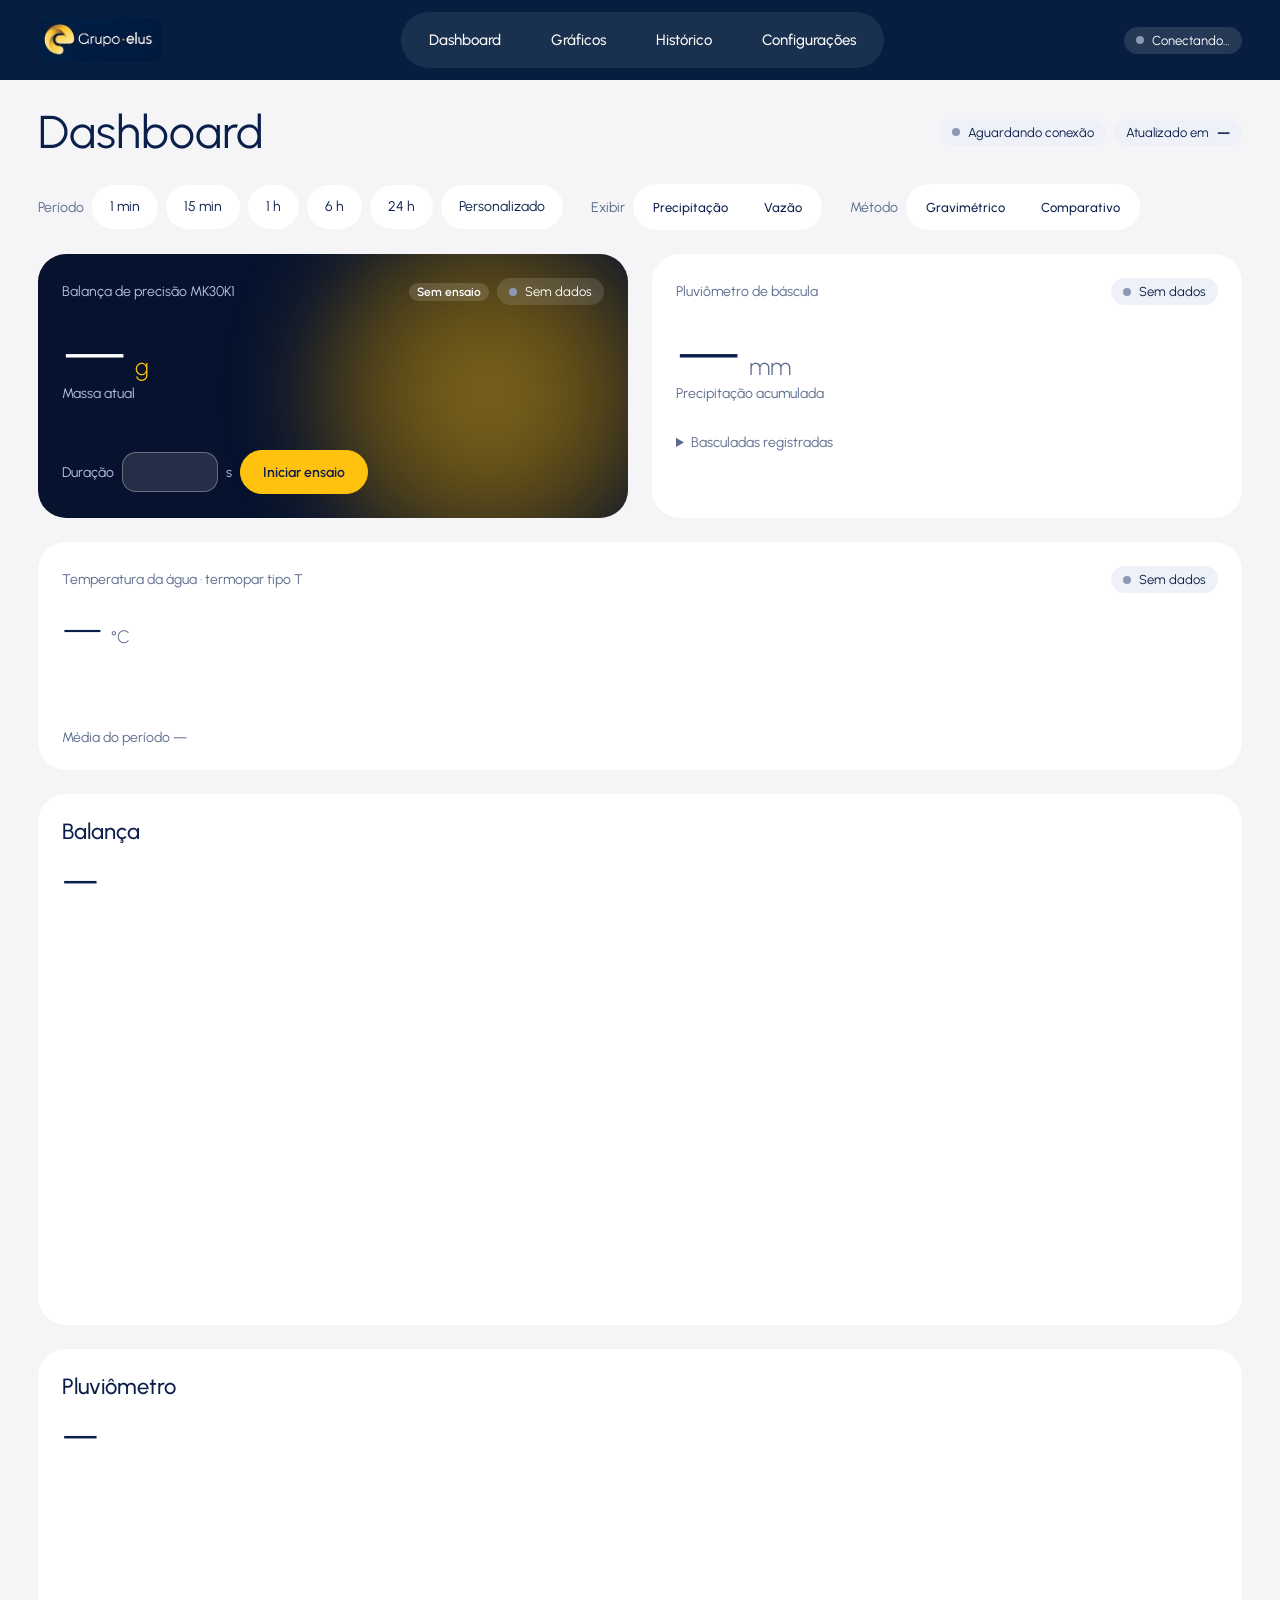
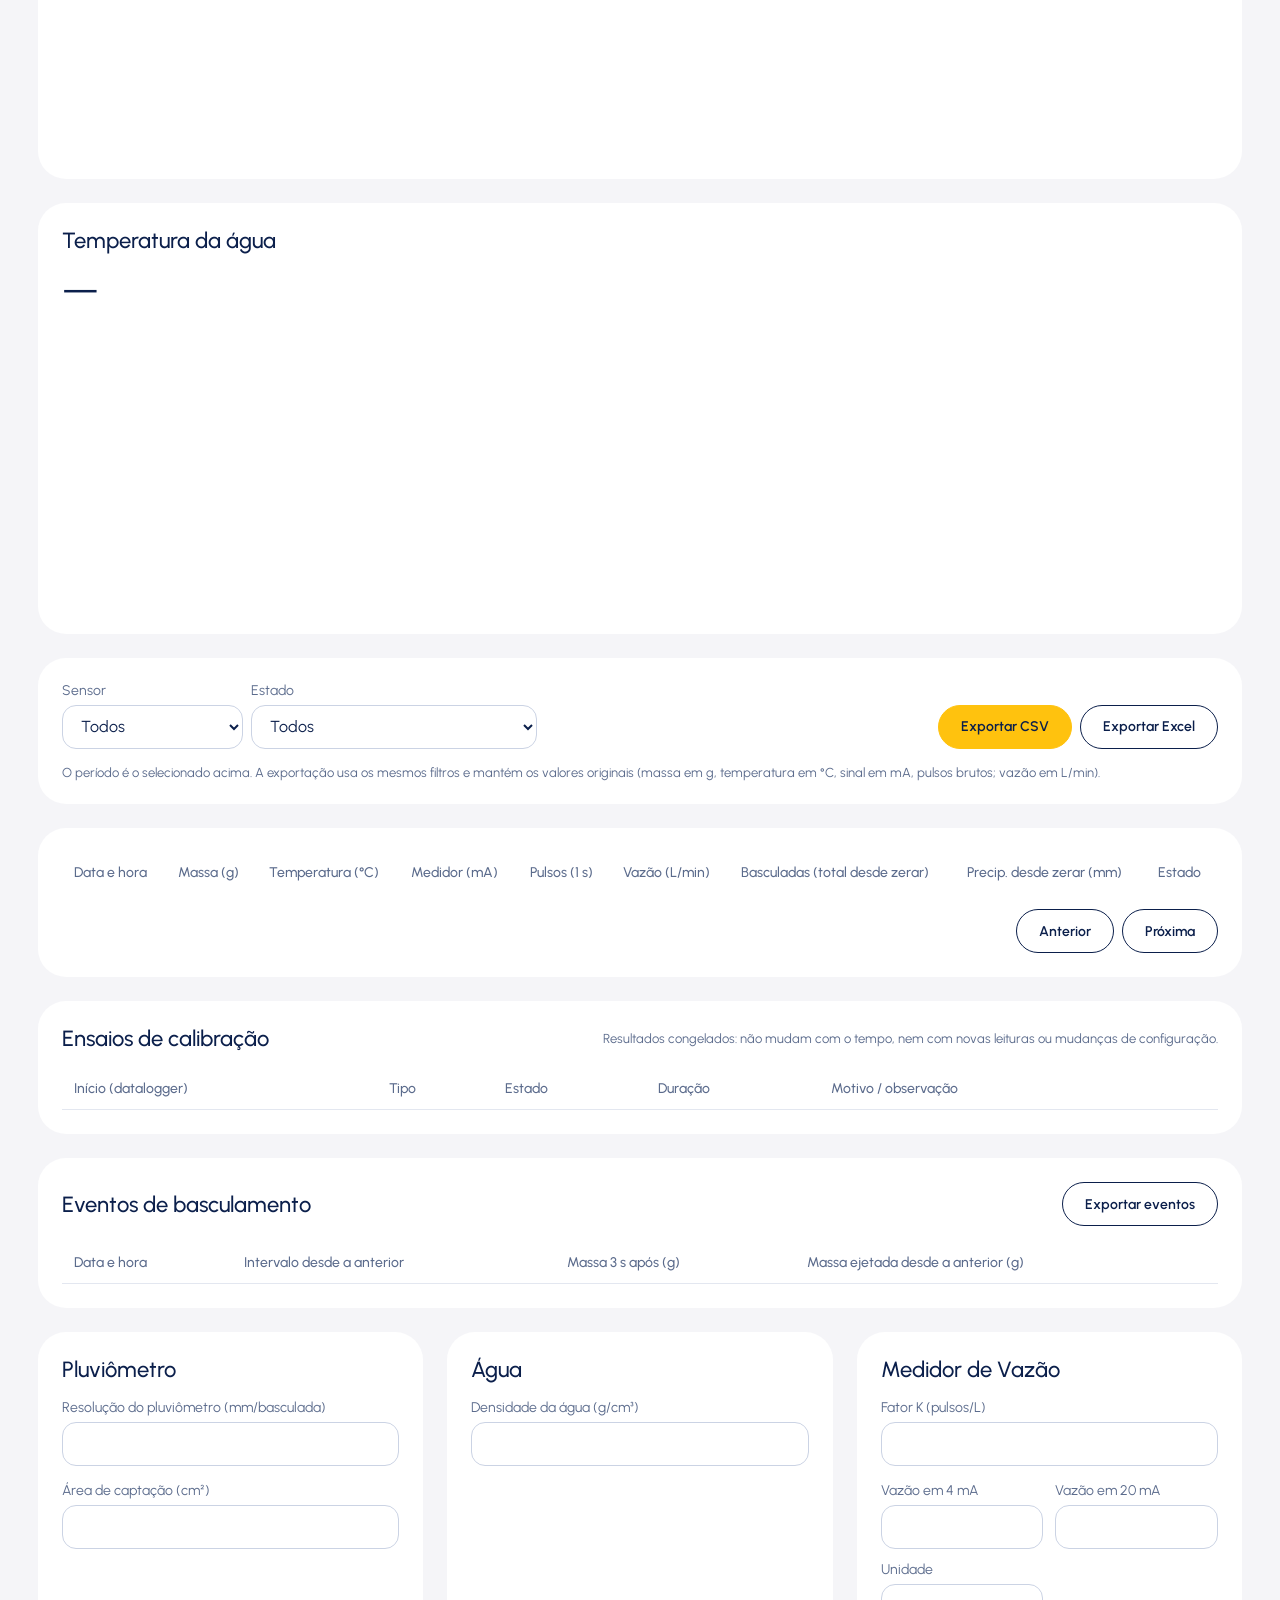
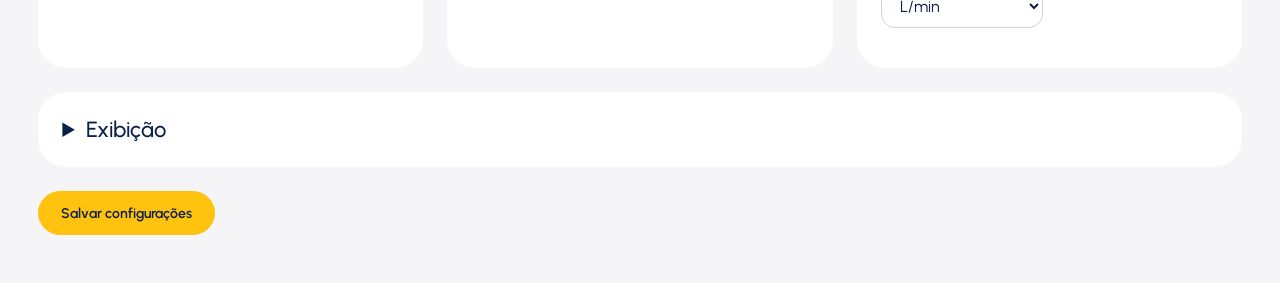
==== templates/index.html @ 79a20ce6 "Baseline: projeto como recebido em 30/10/2026 (arquivo Pluviometro.rar) Estado de partida desta revi" ====
<!doctype html>
<html lang="pt-BR">
<head>
<meta charset="utf-8">
<meta name="viewport" content="width=device-width,initial-scale=1,viewport-fit=cover">
<meta name="theme-color" content="#071E40">
<link rel="icon" type="image/png" sizes="32x32" href="/static/img/icone-32.png">
<link rel="apple-touch-icon" href="/static/img/icone-192.png">
<link rel="manifest" href="/static/manifest.webmanifest">
<title>Elus · Monitor de calibração de pluviômetros</title>
<link rel="stylesheet" href="https://fonts.googleapis.com/css2?family=Urbanist:wght@300;400;500;600&display=swap">
<link rel="stylesheet" href="/static/app.css">
</head>
<body>
<header class="topbar"><div class="top">
  <div class="brand"><img src="/static/img/logo-elus.jpeg" alt="Grupo Elus" width="283" height="101"></div>
  <nav class="nav" aria-label="Principal"><button data-v="dashboard">Dashboard</button><button data-v="graficos">Gráficos</button><button data-v="historico">Histórico</button><button data-v="config">Configurações</button></nav>
  <span class="pill" id="conn"><i class="dot"></i><span>Conectando…</span></span>
</div></header>

<div class="pg">
<div class="hd"><h1 id="title">Dashboard</h1><div class="meta"><span class="pill" id="real"><i class="dot"></i><span>Aguardando conexão</span></span><span class="pill">Atualizado em <b id="upd">—</b></span></div></div>
<p class="note warnbox" id="skew" hidden></p>

<div class="ctrl" id="ctrl">
  <div class="grp" id="period"><span class="lbl" title="O período define a precipitação acumulada, a intensidade média, a média do período e os gráficos.">Período</span>
    <button class="chip" data-r="1m">1 min</button><button class="chip" data-r="15m">15 min</button><button class="chip" data-r="1h">1 h</button><button class="chip" data-r="6h">6 h</button><button class="chip" data-r="24h">24 h</button><button class="chip" data-r="custom">Personalizado</button>
    <span class="grp" id="custom" hidden><label>Início<input type="datetime-local" id="c-from"></label><label>Fim<input type="datetime-local" id="c-to"></label><button class="btn y" id="c-apply">Aplicar</button></span></div>
  <div class="grp" id="vm"><span class="lbl">Exibir</span>
    <div class="seg sm" role="group" aria-label="Visualização dos resultados"><button data-x="precip">Precipitação</button><button data-x="flow">Vazão</button></div></div>
  <div class="grp" id="meth"><span class="lbl">Método</span>
    <div class="seg sm" role="group" aria-label="Método de ensaio"><button data-m="grav">Gravimétrico</button><button data-m="comp">Comparativo</button></div></div>
</div>

<section id="v-dashboard" class="view">
 <div class="row">
  <div class="card hero" id="c-mass"><div class="glow"></div>
   <div class="hd"><span class="lbl">Balança de precisão MK30K1</span><span class="meta"><span class="tag" id="bal-state">Sem ensaio</span><span class="pill" id="p-mass"><i class="dot"></i><span>Sem dados</span></span></span></div>
   <div><div class="big"><span id="bal-val">—</span><small id="bal-unit">g</small></div><p class="lbl" id="bal-name">Massa atual</p></div>
   <div class="bar" id="bal-bar" hidden><i></i></div>
   <div class="rg" id="bal-rows"></div>
   <div id="bal-notes"></div>
   <details class="more" id="bal-det" hidden><summary>Detalhes do ensaio</summary><div id="bal-det-body"></div></details>
   <div class="grp go"><label class="inl" id="bal-dur-w">Duração<input type="number" id="bal-dur" min="10" max="21600" step="1" inputmode="numeric" aria-label="Duração do ensaio em segundos">s</label>
    <button class="btn y" id="bal-go">Iniciar ensaio</button><span class="note" id="bal-msg" role="status"></span></div></div>
  <div class="card" id="c-pluv">
   <div class="hd"><span class="lbl">Pluviômetro de báscula</span><span class="meta"><span class="tag" id="pl-state" hidden></span><span class="pill" id="p-tips"><i class="dot"></i><span>Sem dados</span></span></span></div>
   <div><div class="big"><span id="pl-val">—</span><small id="pl-unit">mm</small><span class="tag warn" id="pl-tag" title="O período não está inteiramente coberto por dados." hidden>parcial</span></div><p class="lbl" id="pl-name">Precipitação acumulada</p></div>
   <div class="rg" id="pl-rows"></div>
   <p class="note" id="pl-note" hidden></p>
   <details class="more" id="pl-det" hidden><summary>Detalhes do ensaio</summary><div id="pl-det-body"></div></details>
   <details class="more"><summary>Basculadas registradas</summary>
    <div class="rg"><div class="rk"><span>Total desde "Zerar contagem"</span><b id="tips-total">—</b></div><div class="rk"><span>Última basculada</span><b id="last-tip">—</b></div></div>
    <ol class="evlist" id="ev-list"></ol>
    <p class="note">Massa ejetada = diferença da balança entre uma basculada e a anterior, lida 3 s depois de cada basculada para a água cair e a balança estabilizar (* = a basculada seguinte veio antes disso). Fica "—" quando a anterior tem mais de 10 min ou a massa diminuiu (tara). As barras alternam a cor porque as conchas se alternam; tons sistematicamente diferentes = um lado ejeta mais que o outro. Um pulso perdido inverte a alternância.</p>
    <div class="grp"><button class="btn" id="reset">Zerar contagem</button></div></details></div>
 </div>
 <div class="row2">
  <div class="card" id="c-temp"><div class="hd"><span class="lbl">Temperatura da água · termopar tipo T</span><span class="pill" id="p-temp"><i class="dot"></i><span>Sem dados</span></span></div>
   <div class="big sm"><span id="temp-val">—</span><small id="temp-unit">°C</small></div>
   <svg viewBox="0 0 300 60" width="100%" height="48" preserveAspectRatio="none" role="img" aria-label="Temperatura recente"><polyline id="spark" fill="none" stroke="#0B1F4B" stroke-width="2.5" stroke-linecap="round" stroke-linejoin="round" vector-effect="non-scaling-stroke" points=""/></svg>
   <p class="lbl" id="temp-stats">Média do período —</p></div>
  <div class="card" id="c-cor" hidden><div class="hd"><span class="lbl">Medidor de Vazão</span><span class="pill" id="p-cor"><i class="dot"></i><span>Sem dados</span></span></div>
   <div class="big sm" id="cor-big"><span id="cor-val">—</span><small id="cor-unit">L/min</small></div>
   <p class="lbl" id="cor-sig"></p><p class="note" id="cor-note"></p>
   <p class="lbl" id="cor-stats">Média do período —</p></div>
 </div>
</section>

<section id="v-graficos" class="view">
 <div class="card" id="g-mass"><div class="hd"><h2>Balança</h2></div>
  <div class="res"><b id="r-mass">—</b><span class="lbl" id="r-mass-n"></span><span class="sub" id="st-mass"></span></div><div class="chart main"><canvas id="ch-mass"></canvas></div></div>
 <div class="card" id="g-pluv"><div class="hd"><h2>Pluviômetro</h2></div>
  <div class="res"><b id="r-pluv">—</b><span class="lbl" id="r-pluv-n"></span><span class="sub" id="st-pluv"></span></div><div class="chart"><canvas id="ch-pluv"></canvas></div></div>
 <div class="card" id="g-cor" hidden><div class="hd"><h2>Medidor de Vazão</h2></div>
  <div class="res"><b id="r-cor">—</b><span class="lbl" id="r-cor-n"></span><span class="sub" id="st-cor"></span></div><div class="chart"><canvas id="ch-cor"></canvas></div></div>
 <div class="card" id="g-temp"><div class="hd"><h2>Temperatura da água</h2></div>
  <div class="res"><b id="r-temp">—</b><span class="lbl" id="r-temp-n"></span><span class="sub" id="st-temp"></span></div><div class="chart"><canvas id="ch-temp"></canvas></div></div>
</section>

<section id="v-historico" class="view">
 <div class="card"><div class="grp" style="align-items:end">
  <label>Sensor<select id="f-sensor"><option value="all">Todos</option><option value="mass">Balança</option><option value="temp">Termopar</option><option value="cor">Medidor de Vazão</option><option value="tips">Pluviômetro</option></select></label>
  <label>Estado<select id="f-state"><option value="all">Todos</option><option value="ok">Válida</option><option value="no_comm">Sem comunicação</option><option value="invalid">Leitura inválida</option><option value="out_of_range">Fora da faixa (Medidor de Vazão)</option></select></label>
  <span style="flex:1"></span><a class="btn y" id="x-csv" href="#">Exportar CSV</a><a class="btn" id="x-xlsx" href="#">Exportar Excel</a></div>
  <p class="note">O período é o selecionado acima. A exportação usa os mesmos filtros e mantém os valores originais (massa em g, temperatura em °C, sinal em mA, pulsos brutos; vazão em L/min).</p></div>
 <div class="card"><div class="scroll"><table id="h-table" data-s="all"><thead><tr><th>Data e hora</th><th data-c="mass">Massa (<span id="h-unit">g</span>)</th><th data-c="temp">Temperatura (<span id="h-tunit">°C</span>)</th><th data-c="cor">Medidor (mA)</th><th data-c="cor">Pulsos (1 s)</th><th data-c="cor">Vazão (<span id="h-funit">L/min</span>)</th><th data-c="tips">Basculadas (total desde zerar)</th><th data-c="tips">Precip. desde zerar (mm)</th><th>Estado</th></tr></thead><tbody id="h-body"></tbody><tfoot><tr id="h-foot"></tr></tfoot></table></div>
  <div class="hd"><span class="note" id="h-count"></span><div class="meta"><button class="btn" id="h-prev">Anterior</button><button class="btn" id="h-next">Próxima</button></div></div></div>
 <div class="card"><div class="hd"><h2>Ensaios de calibração</h2><span class="note">Resultados congelados: não mudam com o tempo, nem com novas leituras ou mudanças de configuração.</span></div>
  <div class="scroll"><table style="min-width:760px"><thead><tr><th>Início (datalogger)</th><th>Tipo</th><th>Estado</th><th>Duração</th><th>Motivo / observação</th><th></th></tr></thead><tbody id="tr-hist"></tbody></table></div>
  <div id="tr-detail" hidden></div></div>
 <div class="card"><div class="hd"><h2>Eventos de basculamento</h2><div class="meta"><span class="note" id="ev-count"></span><a class="btn" id="x-ev" href="#">Exportar eventos</a></div></div>
  <div class="scroll"><table style="min-width:560px"><thead><tr><th>Data e hora</th><th>Intervalo desde a anterior</th><th>Massa 3 s após (<span class="h-mu">g</span>)</th><th>Massa ejetada desde a anterior (<span class="h-mu">g</span>)</th></tr></thead><tbody id="ev-body"></tbody></table></div></div>
</section>

<section id="v-config" class="view">
 <div class="cfg">
  <div class="card"><h2>Pluviômetro</h2>
   <label>Resolução do pluviômetro (mm/basculada)<input type="text" inputmode="decimal" id="cf-res"></label>
   <label>Área de captação (cm²)<input type="text" inputmode="decimal" id="cf-area"></label></div>
  <div class="card"><h2>Água</h2>
   <label>Densidade da água (g/cm³)<input type="text" inputmode="decimal" id="cf-dens"></label></div>
  <div class="card" id="cf-flow"><h2>Medidor de Vazão</h2>
   <label id="cf-k-w">Fator K (pulsos/L)<input type="text" inputmode="decimal" id="cf-k"></label>
   <div class="cf-an" id="cf-an-w">
    <label>Vazão em 4 mA<input type="text" inputmode="decimal" id="cf-q4"></label>
    <label>Vazão em 20 mA<input type="text" inputmode="decimal" id="cf-q20"></label>
    <label>Unidade<select id="cf-cunit"><optgroup label="Volumétrica"><option>L/min</option><option>L/h</option><option>mL/min</option><option>mL/s</option><option>m³/h</option><option>m³/s</option><option>m³/min</option></optgroup><optgroup label="Mássica"><option>kg/h</option><option>kg/s</option></optgroup></select></label></div>
   <p class="note err" id="cf-cor-msg"></p></div>
 </div>
 <details class="card more-card"><summary>Exibição</summary>
  <div class="cfg">
   <label>Unidade de massa<select id="cf-unit"><option value="mg">mg (miligrama)</option><option value="g">g (grama)</option><option value="kg">kg (quilograma)</option><option value="lb">lb (libra)</option><option value="oz">oz (onça)</option></select></label>
   <label>Casas decimais da massa<input type="number" id="cf-md" min="0" max="6"></label>
   <label>Unidade de temperatura<select id="cf-tunit"><option value="C">°C (Celsius)</option><option value="F">°F (Fahrenheit)</option><option value="K">K (Kelvin)</option></select></label>
   <label>Casas decimais da temperatura<input type="number" id="cf-td" min="0" max="6"></label>
   <label>Unidade de vazão<select id="cf-funit"><optgroup label="Volumétrica"><option>L/min</option><option>L/h</option><option>mL/min</option><option>mL/s</option><option>m³/h</option><option>m³/s</option><option>m³/min</option></optgroup><optgroup label="Mássica"><option>kg/h</option><option>kg/s</option></optgroup></select></label>
   <label>Casas decimais da vazão<input type="number" id="cf-fd" min="0" max="6"></label>
   <label>Período inicial ao abrir o site<select id="cf-range"><option value="60">1 min</option><option value="900">15 min</option><option value="3600">1 h</option><option value="21600">6 h</option><option value="86400">24 h</option></select></label>
  </div></details>
 <div class="grp"><button class="btn y" id="cf-save">Salvar configurações</button><span class="note" id="cf-msg" role="status"></span></div>
</section>
</div>
<script src="/static/vendor/chart.umd.js"></script>
<script src="/static/vendor/socket.io.min.js"></script>
<script src="/static/js/util.js"></script>
<script src="/static/js/api.js"></script>
<script src="/static/js/charts.js"></script>
<script src="/static/js/trials.js"></script>
<script src="/static/js/app.js"></script>
</body>
</html>
---- static/app.css ----
:root{--navy:#0B1F4B;--logo:#071E40;--yellow:#FFC20E;--muted:#5B6B8C;--bg:#F5F5F8}
*{box-sizing:border-box}
html{-webkit-tap-highlight-color:transparent;-webkit-text-size-adjust:100%}
body{margin:0;background:var(--bg);color:var(--navy);font-family:'Urbanist',system-ui,sans-serif}
a{text-decoration:none}[hidden]{display:none!important}
button,.chip,.btn,.nav button,.seg button{user-select:none;-webkit-user-select:none;touch-action:manipulation}
/* cabeçalho: o fundo é a cor da logo, para a imagem original (sem alterações) encaixar sem emenda */
.topbar{background:var(--logo);color:#fff;padding-top:env(safe-area-inset-top,0px)}
.top{max-width:1600px;margin:0 auto;padding:12px max(clamp(16px,3vw,48px),env(safe-area-inset-left,0px)) 12px;display:flex;flex-wrap:wrap;align-items:center;justify-content:space-between;gap:12px 16px}
.brand img{display:block;height:44px;width:auto;border-radius:10px}
.nav{display:flex;flex-wrap:wrap;gap:6px;background:rgba(255,255,255,.08);padding:6px;border-radius:999px}
.nav button{border:0;background:none;font:inherit;cursor:pointer;padding:12px 22px;border-radius:999px;color:#fff;font-size:15px;font-weight:500;line-height:20px}
.nav button.on{background:var(--yellow);color:var(--navy)}
.topbar .pill{background:rgba(255,255,255,.12);color:#fff}
.pg{max-width:1600px;margin:0 auto;min-height:100vh;padding:24px max(clamp(16px,3vw,48px),env(safe-area-inset-left,0px)) calc(48px + env(safe-area-inset-bottom,0px));display:flex;flex-direction:column;gap:24px}
.view{display:flex;flex-direction:column;gap:24px}
.hd{display:flex;flex-wrap:wrap;align-items:center;justify-content:space-between;gap:16px}
h1{font-size:46px;font-weight:400;margin:0}h2{font-size:22px;font-weight:500;margin:0}h3{font-size:16px;font-weight:600;margin:0 0 10px}
.meta,.grp{display:flex;flex-wrap:wrap;align-items:center;gap:8px}
.ctrl{display:flex;flex-wrap:wrap;align-items:center;gap:12px 28px}
.chip{border:0;font:inherit;cursor:pointer;padding:12px 18px;border-radius:999px;background:#fff;font-size:14px;color:var(--navy);line-height:20px}.chip.on{background:var(--yellow);font-weight:600}
.seg{display:inline-flex;background:#fff;border-radius:999px;padding:4px;gap:4px}
.seg button{border:0;background:none;font:inherit;cursor:pointer;min-height:44px;padding:0 20px;border-radius:999px;color:var(--navy);font-size:14px;font-weight:500}.seg button.on{background:var(--navy);color:#fff}
.seg.sm button{min-height:38px;padding:0 16px;font-size:13px}
.card{position:relative;background:#fff;border-radius:28px;padding:24px;display:flex;flex-direction:column;gap:16px;min-width:0}
/* card em destaque (referência do método escolhido) */
.card.hero{background:#06122E;color:#fff;overflow:hidden;justify-content:space-between}
.glow{display:none;position:absolute;right:-80px;top:-80px;width:440px;height:440px;border-radius:50%;background:radial-gradient(circle,#FFC20E 0%,#A87A00 38%,rgba(6,18,46,0) 70%);filter:blur(36px);opacity:.5;pointer-events:none}
.hero .glow{display:block}.hero>:not(.glow){position:relative}
.lbl,.note{font-size:14px;color:var(--muted);margin:0}.hero .lbl,.hero .note{color:#B8C4E0}.note{font-size:13px}.note.err{color:#B3261E}
.big{font-size:64px;line-height:1;font-weight:300;font-variant-numeric:tabular-nums;overflow-wrap:anywhere}.big small{font-size:24px;margin-left:8px;color:var(--muted)}
.row .big{font-size:clamp(44px,5vw,72px)}.hero .big small{color:var(--yellow)}
.big.sm{font-size:40px}.big.sm small{font-size:18px}
.big.txt{font-size:clamp(22px,3vw,32px);line-height:1.15}
.pill{display:inline-flex;align-items:center;gap:8px;font-size:13px;padding:6px 12px;border-radius:999px;background:#EEF1F8;color:var(--navy);white-space:nowrap}.hero .pill{background:rgba(255,255,255,.12);color:#fff}
.dot{width:8px;height:8px;border-radius:50%;background:#8A97B5}
.pill.ok .dot,#conn.ok .dot{background:#1F9D55}.pill.warn .dot{background:#E0A100}.pill.err .dot{background:#D93025}
.statline{display:flex;flex-wrap:wrap;justify-content:space-between;gap:4px 16px}
.row{display:grid;gap:24px;grid-template-columns:repeat(2,minmax(0,1fr))}
.row2{display:grid;gap:24px;grid-template-columns:repeat(auto-fit,minmax(min(320px,100%),1fr))}
.g4{display:grid;gap:16px;grid-template-columns:repeat(auto-fit,minmax(170px,1fr))}
.kv{background:var(--bg);border-radius:20px;padding:16px;display:flex;flex-direction:column;gap:8px}.kv small{font-size:14px;color:var(--muted)}.kv b{font-size:32px;font-weight:400;line-height:1;font-variant-numeric:tabular-nums}.u{font-size:16px;color:var(--muted);margin-left:6px}
.evlist{list-style:none;margin:0;padding:0;display:grid;gap:4px}
.evlist .ev{display:grid;grid-template-columns:2.6rem 6.4rem minmax(0,1fr) 6.5rem;gap:12px;align-items:center;padding:8px 12px;background:var(--bg);border-radius:12px;font-size:14px;font-variant-numeric:tabular-nums}
.evlist .ev.hd{background:none;padding-top:0;padding-bottom:2px;font-size:12px;color:var(--muted)}
.evlist .n{color:var(--muted)}.evlist .t small{display:block;font-size:11px;color:var(--muted)}
.evlist .d{display:grid;gap:3px;min-width:0}.evlist .d b{font-weight:500}.evlist .d i{display:block;height:6px;border-radius:999px;background:var(--navy);min-width:0;transition:width 300ms ease}
.evlist .s1 .d i{background:var(--yellow)}
.evlist .m{text-align:right;color:var(--muted)}.evlist .m small{color:#B07D00;font-weight:600}
.evlist li.lbl{padding:8px 12px}
@media(max-width:520px){.evlist .ev{grid-template-columns:2.2rem 5.6rem minmax(0,1fr)}.evlist .m{display:none}}
.chart{position:relative;height:280px}.chart.main{height:380px}
.scroll{overflow-x:auto}table{width:100%;border-collapse:collapse;font-size:14px;font-variant-numeric:tabular-nums;min-width:720px}
th{text-align:left;color:var(--muted);font-weight:500;padding:12px;border-bottom:1px solid #E3E7F0}td{padding:12px;border-bottom:1px solid #EEF1F8}
tfoot td{font-weight:600;border-bottom:0;border-top:2px solid #E3E7F0}
table:not([data-s=all]) [data-c]{display:none}
table[data-s=mass] [data-c=mass],table[data-s=temp] [data-c=temp],table[data-s=cor] [data-c=cor],table[data-s=tips] [data-c=tips]{display:table-cell}
.ok{color:#14733F}.warn{color:#8A5A00}.err{color:#B3261E}
label{display:flex;flex-direction:column;gap:6px;font-size:14px;color:var(--muted)}
input,select{min-height:44px;border:1px solid #CBD3E4;border-radius:14px;padding:0 14px;font:inherit;font-size:16px;color:var(--navy);background:#fff}
.btn{display:inline-flex;align-items:center;cursor:pointer;min-height:44px;padding:0 22px;border-radius:999px;border:1px solid var(--navy);background:#fff;color:var(--navy);font:inherit;font-size:14px;font-weight:600}.btn.y{background:var(--yellow);border-color:var(--yellow)}.btn:disabled{opacity:.4;cursor:default}
button,.chip,.btn{transition:transform 120ms cubic-bezier(.23,1,.32,1),background-color 120ms}
button:active,.chip:active,.btn:active{transform:scale(.97)}
:focus-visible{outline:3px solid var(--yellow);outline-offset:2px}
.cfg{display:grid;gap:24px;grid-template-columns:repeat(auto-fit,minmax(min(320px,100%),1fr))}
@media(max-width:900px){.row{grid-template-columns:1fr}h1{font-size:34px}}
@media(prefers-reduced-motion:reduce){button,.chip,.btn{transition:none}}
/* ---- indicador principal selecionável, médias, ensaios ---- */
.warnbox{background:#FFF4D6;color:#6B4A00;border-radius:14px;padding:10px 14px;margin:0}
.inl{flex-direction:row;align-items:center;gap:8px}.inl input{width:96px;min-height:40px}
.hero .inl{color:#B8C4E0}.hero .inl input{background:rgba(255,255,255,.12);color:#fff;border-color:rgba(255,255,255,.3)}
.go{margin-top:auto}.hero .note.err{color:#FF9C94}.hero .tag{background:rgba(255,255,255,.14);color:#fff}
.big .tag{margin-left:10px;font-size:12px}
details.more summary{cursor:pointer;font-size:14px;color:var(--muted)}details.more[open]>summary{margin-bottom:10px}.hero details.more summary{color:#B8C4E0}
details.more>div,details.more>.rg{margin-bottom:10px}
details.more-card>summary{cursor:pointer;font-size:22px;font-weight:500}details.more-card[open]>summary{margin-bottom:8px}
.sec{font-size:12px;font-weight:600;text-transform:uppercase;letter-spacing:.04em;margin:10px 0 6px}
.res{display:flex;flex-direction:column;gap:2px}.res b{font-size:36px;font-weight:400;line-height:1.1;font-variant-numeric:tabular-nums}.res b small{font-size:16px;color:var(--muted)}
.cf-an{display:grid;gap:12px;grid-template-columns:repeat(auto-fit,minmax(140px,1fr))}
body.stale-data .big{opacity:.55}
.sub{font-size:12px;color:var(--muted)}
.tag{display:inline-block;font-size:12px;font-weight:600;padding:2px 8px;border-radius:999px;background:#EEF1F8;color:var(--navy);vertical-align:middle}
.tag.ok{background:#DDF3E6;color:#14733F}.tag.warn{background:#FFF0C2;color:#7A5200}.tag.err{background:#FBE0DD;color:#B3261E}
em.t-p,em.t-f,em.t-r{font-style:normal;font-size:11px;font-weight:600;padding:1px 6px;border-radius:999px;margin-left:4px}
em.t-p{background:#FFF0C2;color:#7A5200}em.t-f{background:#DDE6FA;color:#0B1F4B}em.t-r{background:#E6DDFA;color:#4A2A8A}
.hero .lbl b.ok{color:#6EE7A0}.hero .lbl b.warn{color:#FFD76A}.hero .lbl b.err{color:#FF9C94}
.rg{display:grid;gap:8px;grid-template-columns:repeat(auto-fit,minmax(190px,1fr))}
.rk{background:rgba(120,135,170,.12);border-radius:12px;padding:8px 10px;display:flex;flex-direction:column;gap:2px}
.rk span{font-size:12px;color:var(--muted)}.hero .rk span{color:#B8C4E0}.rk b{font-size:17px;font-weight:500;font-variant-numeric:tabular-nums}.rk i{font-style:normal;font-size:12px;opacity:.7}
.bar{height:8px;border-radius:999px;background:rgba(120,135,170,.25);overflow:hidden}.bar i{display:block;height:100%;background:var(--yellow);transition:width 600ms linear}
.btn.stop{background:#B3261E;border-color:#B3261E;color:#fff}.btn:disabled{opacity:.45;cursor:not-allowed}
.detail{border:1px solid #E3E7F0;border-radius:20px;padding:16px;display:flex;flex-direction:column;gap:10px;margin-top:8px}
hr{border:0;border-top:1px solid #E3E7F0;width:100%}
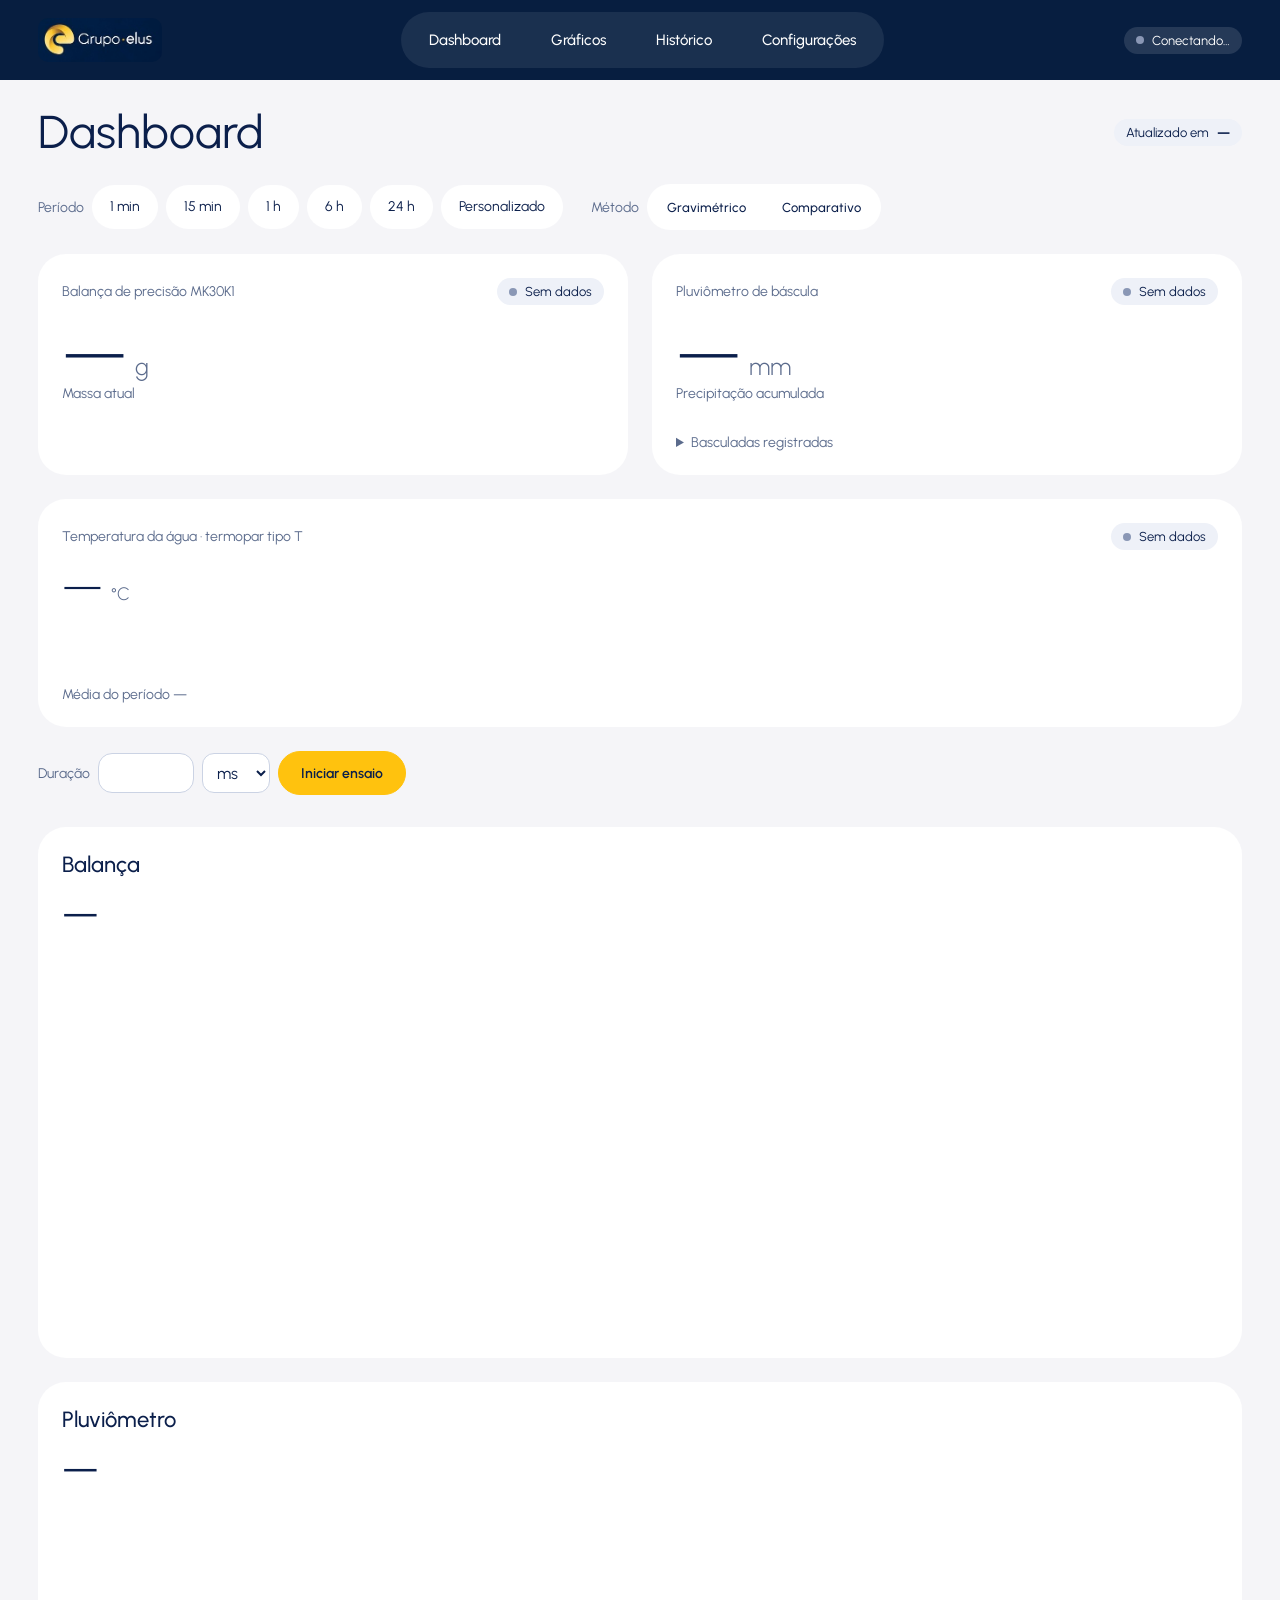
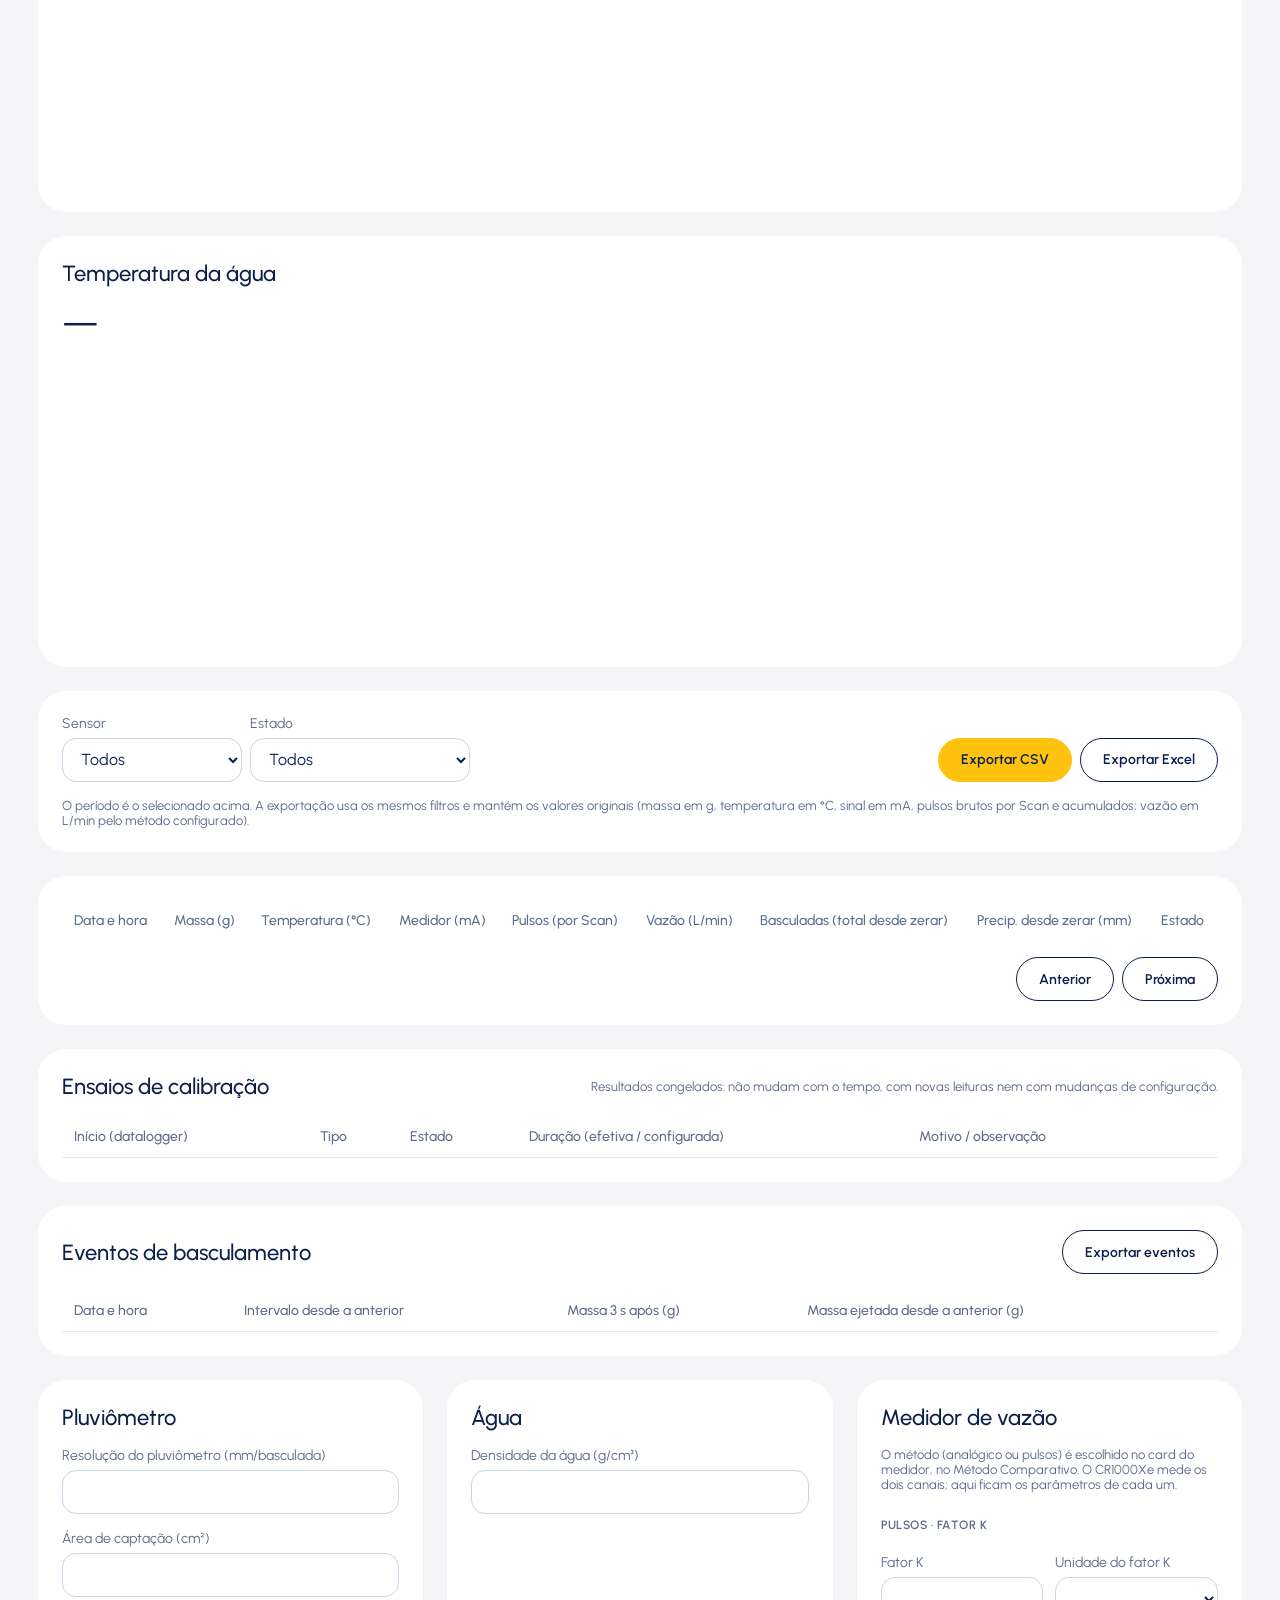
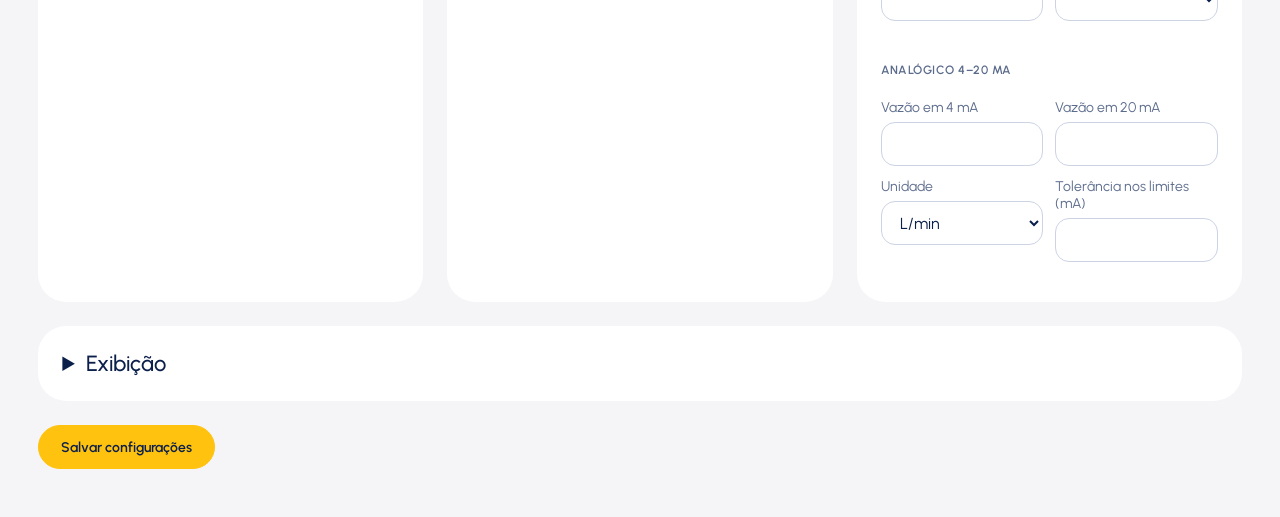
==== commit 7f2babc5: "Interface: card principal dinâmico por método, pulsos brutos, duração em ms/s/min, limpeza - Gravimé" ====
--- a/templates/index.html
+++ b/templates/index.html
@@ -19,30 +19,40 @@
 </div></header>
 
 <div class="pg">
-<div class="hd"><h1 id="title">Dashboard</h1><div class="meta"><span class="pill" id="real"><i class="dot"></i><span>Aguardando conexão</span></span><span class="pill">Atualizado em <b id="upd">—</b></span></div></div>
+<div class="hd"><h1 id="title">Dashboard</h1><div class="meta"><span class="pill">Atualizado em <b id="upd">—</b></span></div></div>
 <p class="note warnbox" id="skew" hidden></p>
 
 <div class="ctrl" id="ctrl">
   <div class="grp" id="period"><span class="lbl" title="O período define a precipitação acumulada, a intensidade média, a média do período e os gráficos.">Período</span>
     <button class="chip" data-r="1m">1 min</button><button class="chip" data-r="15m">15 min</button><button class="chip" data-r="1h">1 h</button><button class="chip" data-r="6h">6 h</button><button class="chip" data-r="24h">24 h</button><button class="chip" data-r="custom">Personalizado</button>
     <span class="grp" id="custom" hidden><label>Início<input type="datetime-local" id="c-from"></label><label>Fim<input type="datetime-local" id="c-to"></label><button class="btn y" id="c-apply">Aplicar</button></span></div>
-  <div class="grp" id="vm"><span class="lbl">Exibir</span>
-    <div class="seg sm" role="group" aria-label="Visualização dos resultados"><button data-x="precip">Precipitação</button><button data-x="flow">Vazão</button></div></div>
   <div class="grp" id="meth"><span class="lbl">Método</span>
     <div class="seg sm" role="group" aria-label="Método de ensaio"><button data-m="grav">Gravimétrico</button><button data-m="comp">Comparativo</button></div></div>
 </div>
 
 <section id="v-dashboard" class="view">
- <div class="row">
-  <div class="card hero" id="c-mass"><div class="glow"></div>
-   <div class="hd"><span class="lbl">Balança de precisão MK30K1</span><span class="meta"><span class="tag" id="bal-state">Sem ensaio</span><span class="pill" id="p-mass"><i class="dot"></i><span>Sem dados</span></span></span></div>
+ <!-- Card principal: a classe "hero", a posição e os controles do ensaio (#trial-ctl) são movidos pelo app.js conforme o método:
+      Gravimétrico → balança (hero) + pluviômetro · Comparativo → medidor de vazão (hero) + balança como referência. -->
+ <div class="row" id="main-row">
+  <div class="card" id="c-mass"><div class="glow"></div>
+   <div class="hd"><span class="lbl">Balança de precisão MK30K1</span><span class="meta"><span class="tag" id="bal-state" hidden></span><span class="pill" id="p-mass"><i class="dot"></i><span>Sem dados</span></span></span></div>
    <div><div class="big"><span id="bal-val">—</span><small id="bal-unit">g</small></div><p class="lbl" id="bal-name">Massa atual</p></div>
    <div class="bar" id="bal-bar" hidden><i></i></div>
    <div class="rg" id="bal-rows"></div>
    <div id="bal-notes"></div>
    <details class="more" id="bal-det" hidden><summary>Detalhes do ensaio</summary><div id="bal-det-body"></div></details>
-   <div class="grp go"><label class="inl" id="bal-dur-w">Duração<input type="number" id="bal-dur" min="10" max="21600" step="1" inputmode="numeric" aria-label="Duração do ensaio em segundos">s</label>
-    <button class="btn y" id="bal-go">Iniciar ensaio</button><span class="note" id="bal-msg" role="status"></span></div></div>
+  </div>
+
+  <div class="card" id="c-cor" hidden><div class="glow"></div>
+   <div class="hd"><span class="lbl">Medidor de vazão · SITRANS FM MAG 5000</span><span class="meta"><span class="tag" id="cor-state" hidden></span><span class="pill" id="p-cor"><i class="dot"></i><span>Sem dados</span></span></span></div>
+   <div class="grp"><div class="seg sm" id="cor-meth" role="group" aria-label="Método de aquisição do medidor"><button data-fm="analog">Analógico 4–20 mA</button><button data-fm="pulse">Pulsos</button></div><span class="note" id="cor-meth-note"></span></div>
+   <div><div class="big" id="cor-big"><span id="cor-val">—</span><small id="cor-unit">L/min</small></div><p class="lbl" id="cor-name">Vazão instantânea</p></div>
+   <div class="bar" id="cor-bar" hidden><i></i></div>
+   <div class="rg" id="cor-rows"></div>
+   <div id="cor-notes"></div>
+   <details class="more" id="cor-det" hidden><summary>Detalhes do ensaio</summary><div id="cor-det-body"></div></details>
+  </div>
+
   <div class="card" id="c-pluv">
    <div class="hd"><span class="lbl">Pluviômetro de báscula</span><span class="meta"><span class="tag" id="pl-state" hidden></span><span class="pill" id="p-tips"><i class="dot"></i><span>Sem dados</span></span></span></div>
    <div><div class="big"><span id="pl-val">—</span><small id="pl-unit">mm</small><span class="tag warn" id="pl-tag" title="O período não está inteiramente coberto por dados." hidden>parcial</span></div><p class="lbl" id="pl-name">Precipitação acumulada</p></div>
@@ -52,7 +62,7 @@
    <details class="more"><summary>Basculadas registradas</summary>
     <div class="rg"><div class="rk"><span>Total desde "Zerar contagem"</span><b id="tips-total">—</b></div><div class="rk"><span>Última basculada</span><b id="last-tip">—</b></div></div>
     <ol class="evlist" id="ev-list"></ol>
-    <p class="note">Massa ejetada = diferença da balança entre uma basculada e a anterior, lida 3 s depois de cada basculada para a água cair e a balança estabilizar (* = a basculada seguinte veio antes disso). Fica "—" quando a anterior tem mais de 10 min ou a massa diminuiu (tara). As barras alternam a cor porque as conchas se alternam; tons sistematicamente diferentes = um lado ejeta mais que o outro. Um pulso perdido inverte a alternância.</p>
+    <details class="more"><summary>Como ler esta lista</summary><p class="note">Massa ejetada = diferença da balança entre uma basculada e a anterior, lida 3 s depois da basculada (* = a seguinte veio antes). "—" quando a anterior tem mais de 10 min ou a massa diminuiu (tara). As barras alternam a cor porque as conchas se alternam; tons sistematicamente diferentes indicam um lado ejetando mais. Um pulso perdido inverte a alternância.</p></details>
     <div class="grp"><button class="btn" id="reset">Zerar contagem</button></div></details></div>
  </div>
  <div class="row2">
@@ -60,10 +70,11 @@
    <div class="big sm"><span id="temp-val">—</span><small id="temp-unit">°C</small></div>
    <svg viewBox="0 0 300 60" width="100%" height="48" preserveAspectRatio="none" role="img" aria-label="Temperatura recente"><polyline id="spark" fill="none" stroke="#0B1F4B" stroke-width="2.5" stroke-linecap="round" stroke-linejoin="round" vector-effect="non-scaling-stroke" points=""/></svg>
    <p class="lbl" id="temp-stats">Média do período —</p></div>
-  <div class="card" id="c-cor" hidden><div class="hd"><span class="lbl">Medidor de Vazão</span><span class="pill" id="p-cor"><i class="dot"></i><span>Sem dados</span></span></div>
-   <div class="big sm" id="cor-big"><span id="cor-val">—</span><small id="cor-unit">L/min</small></div>
-   <p class="lbl" id="cor-sig"></p><p class="note" id="cor-note"></p>
-   <p class="lbl" id="cor-stats">Média do período —</p></div>
+ </div>
+ <!-- Controles do ensaio: o app.js coloca este bloco dentro do card principal do método ativo -->
+ <div class="grp go" id="trial-ctl">
+  <label class="inl" id="bal-dur-w">Duração<input type="number" id="bal-dur" min="1" step="any" inputmode="decimal" aria-label="Duração do ensaio"><select id="bal-dur-u" aria-label="Unidade da duração"><option value="ms">ms</option><option value="s">s</option><option value="min">min</option></select></label>
+  <button class="btn y" id="bal-go">Iniciar ensaio</button><span class="note" id="bal-msg" role="status"></span>
  </div>
 </section>
 
@@ -72,7 +83,7 @@
   <div class="res"><b id="r-mass">—</b><span class="lbl" id="r-mass-n"></span><span class="sub" id="st-mass"></span></div><div class="chart main"><canvas id="ch-mass"></canvas></div></div>
  <div class="card" id="g-pluv"><div class="hd"><h2>Pluviômetro</h2></div>
   <div class="res"><b id="r-pluv">—</b><span class="lbl" id="r-pluv-n"></span><span class="sub" id="st-pluv"></span></div><div class="chart"><canvas id="ch-pluv"></canvas></div></div>
- <div class="card" id="g-cor" hidden><div class="hd"><h2>Medidor de Vazão</h2></div>
+ <div class="card" id="g-cor" hidden><div class="hd"><h2>Medidor de vazão</h2></div>
   <div class="res"><b id="r-cor">—</b><span class="lbl" id="r-cor-n"></span><span class="sub" id="st-cor"></span></div><div class="chart"><canvas id="ch-cor"></canvas></div></div>
  <div class="card" id="g-temp"><div class="hd"><h2>Temperatura da água</h2></div>
   <div class="res"><b id="r-temp">—</b><span class="lbl" id="r-temp-n"></span><span class="sub" id="st-temp"></span></div><div class="chart"><canvas id="ch-temp"></canvas></div></div>
@@ -80,14 +91,14 @@
 
 <section id="v-historico" class="view">
  <div class="card"><div class="grp" style="align-items:end">
-  <label>Sensor<select id="f-sensor"><option value="all">Todos</option><option value="mass">Balança</option><option value="temp">Termopar</option><option value="cor">Medidor de Vazão</option><option value="tips">Pluviômetro</option></select></label>
-  <label>Estado<select id="f-state"><option value="all">Todos</option><option value="ok">Válida</option><option value="no_comm">Sem comunicação</option><option value="invalid">Leitura inválida</option><option value="out_of_range">Fora da faixa (Medidor de Vazão)</option></select></label>
+  <label>Sensor<select id="f-sensor"><option value="all">Todos</option><option value="mass">Balança</option><option value="temp">Termopar</option><option value="cor">Medidor de vazão</option><option value="tips">Pluviômetro</option></select></label>
+  <label>Estado<select id="f-state"><option value="all">Todos</option><option value="ok">Válida</option><option value="no_comm">Sem comunicação</option><option value="invalid">Leitura inválida</option><option value="out_of_range">Fora da faixa (medidor)</option><option value="fail">Falha do sinal (medidor)</option></select></label>
   <span style="flex:1"></span><a class="btn y" id="x-csv" href="#">Exportar CSV</a><a class="btn" id="x-xlsx" href="#">Exportar Excel</a></div>
-  <p class="note">O período é o selecionado acima. A exportação usa os mesmos filtros e mantém os valores originais (massa em g, temperatura em °C, sinal em mA, pulsos brutos; vazão em L/min).</p></div>
- <div class="card"><div class="scroll"><table id="h-table" data-s="all"><thead><tr><th>Data e hora</th><th data-c="mass">Massa (<span id="h-unit">g</span>)</th><th data-c="temp">Temperatura (<span id="h-tunit">°C</span>)</th><th data-c="cor">Medidor (mA)</th><th data-c="cor">Pulsos (1 s)</th><th data-c="cor">Vazão (<span id="h-funit">L/min</span>)</th><th data-c="tips">Basculadas (total desde zerar)</th><th data-c="tips">Precip. desde zerar (mm)</th><th>Estado</th></tr></thead><tbody id="h-body"></tbody><tfoot><tr id="h-foot"></tr></tfoot></table></div>
+  <p class="note">O período é o selecionado acima. A exportação usa os mesmos filtros e mantém os valores originais (massa em g, temperatura em °C, sinal em mA, pulsos brutos por Scan e acumulados; vazão em L/min pelo método configurado).</p></div>
+ <div class="card"><div class="scroll"><table id="h-table" data-s="all"><thead><tr><th>Data e hora</th><th data-c="mass">Massa (<span id="h-unit">g</span>)</th><th data-c="temp">Temperatura (<span id="h-tunit">°C</span>)</th><th data-c="cor">Medidor (mA)</th><th data-c="cor">Pulsos (por Scan)</th><th data-c="cor">Vazão (<span id="h-funit">L/min</span>)</th><th data-c="tips">Basculadas (total desde zerar)</th><th data-c="tips">Precip. desde zerar (mm)</th><th>Estado</th></tr></thead><tbody id="h-body"></tbody><tfoot><tr id="h-foot"></tr></tfoot></table></div>
   <div class="hd"><span class="note" id="h-count"></span><div class="meta"><button class="btn" id="h-prev">Anterior</button><button class="btn" id="h-next">Próxima</button></div></div></div>
- <div class="card"><div class="hd"><h2>Ensaios de calibração</h2><span class="note">Resultados congelados: não mudam com o tempo, nem com novas leituras ou mudanças de configuração.</span></div>
-  <div class="scroll"><table style="min-width:760px"><thead><tr><th>Início (datalogger)</th><th>Tipo</th><th>Estado</th><th>Duração</th><th>Motivo / observação</th><th></th></tr></thead><tbody id="tr-hist"></tbody></table></div>
+ <div class="card"><div class="hd"><h2>Ensaios de calibração</h2><span class="note">Resultados congelados: não mudam com o tempo, com novas leituras nem com mudanças de configuração.</span></div>
+  <div class="scroll"><table style="min-width:760px"><thead><tr><th>Início (datalogger)</th><th>Tipo</th><th>Estado</th><th>Duração (efetiva / configurada)</th><th>Motivo / observação</th><th></th></tr></thead><tbody id="tr-hist"></tbody></table></div>
   <div id="tr-detail" hidden></div></div>
  <div class="card"><div class="hd"><h2>Eventos de basculamento</h2><div class="meta"><span class="note" id="ev-count"></span><a class="btn" id="x-ev" href="#">Exportar eventos</a></div></div>
   <div class="scroll"><table style="min-width:560px"><thead><tr><th>Data e hora</th><th>Intervalo desde a anterior</th><th>Massa 3 s após (<span class="h-mu">g</span>)</th><th>Massa ejetada desde a anterior (<span class="h-mu">g</span>)</th></tr></thead><tbody id="ev-body"></tbody></table></div></div>
@@ -100,12 +111,17 @@
    <label>Área de captação (cm²)<input type="text" inputmode="decimal" id="cf-area"></label></div>
   <div class="card"><h2>Água</h2>
    <label>Densidade da água (g/cm³)<input type="text" inputmode="decimal" id="cf-dens"></label></div>
-  <div class="card" id="cf-flow"><h2>Medidor de Vazão</h2>
-   <label id="cf-k-w">Fator K (pulsos/L)<input type="text" inputmode="decimal" id="cf-k"></label>
+  <div class="card" id="cf-flow"><h2>Medidor de vazão</h2>
+   <p class="note">O método (analógico ou pulsos) é escolhido no card do medidor, no Método Comparativo. O CR1000Xe mede os dois canais; aqui ficam os parâmetros de cada um.</p>
+   <p class="lbl sec">Pulsos · fator K</p>
+   <div class="cf-an"><label>Fator K<input type="text" inputmode="decimal" id="cf-k"></label><label>Unidade do fator K<select id="cf-ku"></select></label></div>
+   <p class="note" id="cf-k-note"></p>
+   <p class="lbl sec">Analógico 4–20 mA</p>
    <div class="cf-an" id="cf-an-w">
     <label>Vazão em 4 mA<input type="text" inputmode="decimal" id="cf-q4"></label>
     <label>Vazão em 20 mA<input type="text" inputmode="decimal" id="cf-q20"></label>
-    <label>Unidade<select id="cf-cunit"><optgroup label="Volumétrica"><option>L/min</option><option>L/h</option><option>mL/min</option><option>mL/s</option><option>m³/h</option><option>m³/s</option><option>m³/min</option></optgroup><optgroup label="Mássica"><option>kg/h</option><option>kg/s</option></optgroup></select></label></div>
+    <label>Unidade<select id="cf-cunit"><optgroup label="Volumétrica"><option>L/min</option><option>L/h</option><option>mL/min</option><option>mL/s</option><option>m³/h</option><option>m³/s</option><option>m³/min</option></optgroup><optgroup label="Mássica"><option>kg/h</option><option>kg/s</option></optgroup></select></label>
+    <label>Tolerância nos limites (mA)<input type="text" inputmode="decimal" id="cf-tol"></label></div>
    <p class="note err" id="cf-cor-msg"></p></div>
  </div>
  <details class="card more-card"><summary>Exibição</summary>
@@ -116,6 +132,7 @@
    <label>Casas decimais da temperatura<input type="number" id="cf-td" min="0" max="6"></label>
    <label>Unidade de vazão<select id="cf-funit"><optgroup label="Volumétrica"><option>L/min</option><option>L/h</option><option>mL/min</option><option>mL/s</option><option>m³/h</option><option>m³/s</option><option>m³/min</option></optgroup><optgroup label="Mássica"><option>kg/h</option><option>kg/s</option></optgroup></select></label>
    <label>Casas decimais da vazão<input type="number" id="cf-fd" min="0" max="6"></label>
+   <label>Resultados do pluviômetro e da balança como<select id="cf-vmode"><option value="precip">Precipitação (mm, mm/h)</option><option value="flow">Vazão e volume</option></select></label>
    <label>Período inicial ao abrir o site<select id="cf-range"><option value="60">1 min</option><option value="900">15 min</option><option value="3600">1 h</option><option value="21600">6 h</option><option value="86400">24 h</option></select></label>
   </div></details>
  <div class="grp"><button class="btn y" id="cf-save">Salvar configurações</button><span class="note" id="cf-msg" role="status"></span></div>
--- a/static/app.css
+++ b/static/app.css
@@ -91,3 +91,10 @@
 .btn.stop{background:#B3261E;border-color:#B3261E;color:#fff}.btn:disabled{opacity:.45;cursor:not-allowed}
 .detail{border:1px solid #E3E7F0;border-radius:20px;padding:16px;display:flex;flex-direction:column;gap:10px;margin-top:8px}
 hr{border:0;border-top:1px solid #E3E7F0;width:100%}
+/* ---- 30/10/2026: card principal dinâmico (mesmos tokens, fontes e raios) ---- */
+.hero .seg{background:rgba(255,255,255,.12)}.hero .seg button{color:#fff}.hero .seg button.on{background:var(--yellow);color:var(--navy)}
+.seg button:disabled{opacity:.5;cursor:not-allowed}
+.inl select{min-height:40px;padding:0 10px;border-radius:12px}.hero .inl select{background:rgba(255,255,255,.12);color:#fff;border-color:rgba(255,255,255,.3)}.hero .inl select option{color:var(--navy)}
+.hero .note{color:#B8C4E0}.hero .note.warn{color:#FFD76A}.hero .note.ok{color:#6EE7A0}
+.row>.card:not(.hero) .bar i{background:var(--navy)}
+#trial-ctl .note{flex-basis:100%}
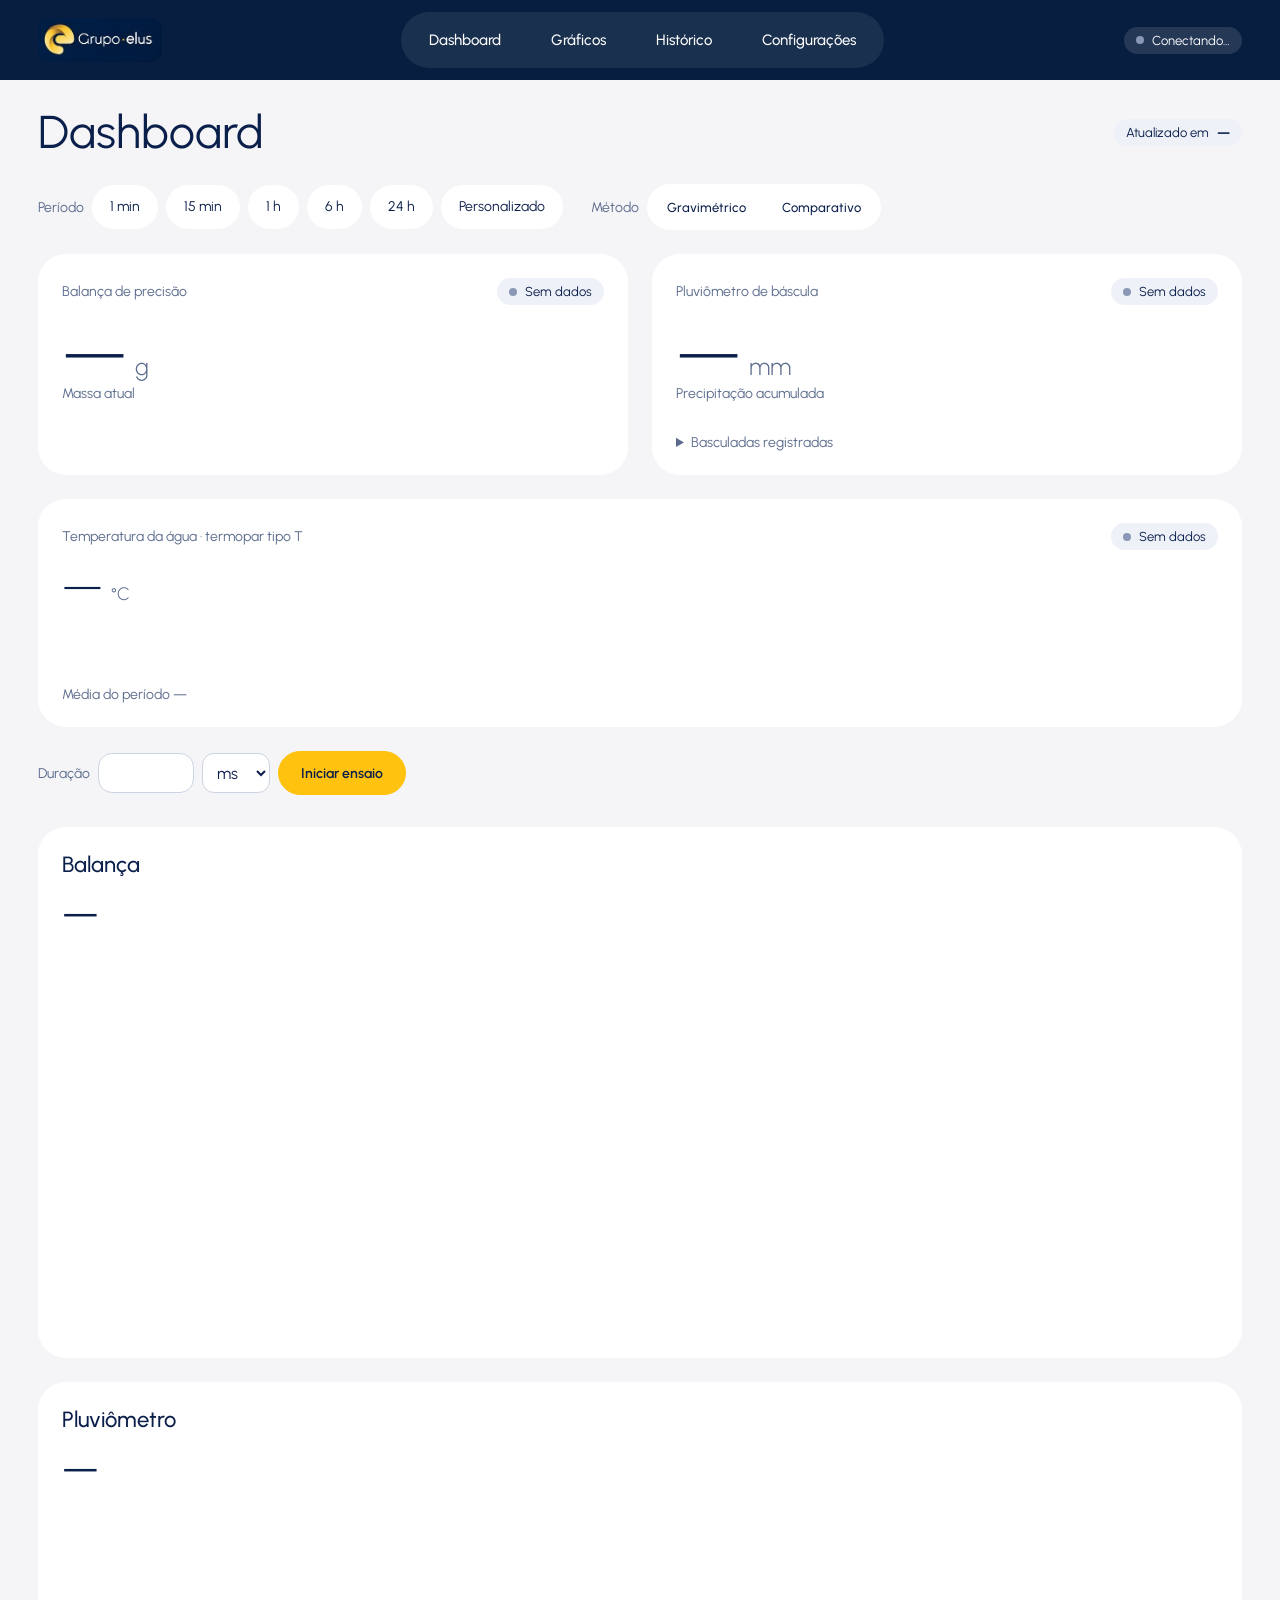
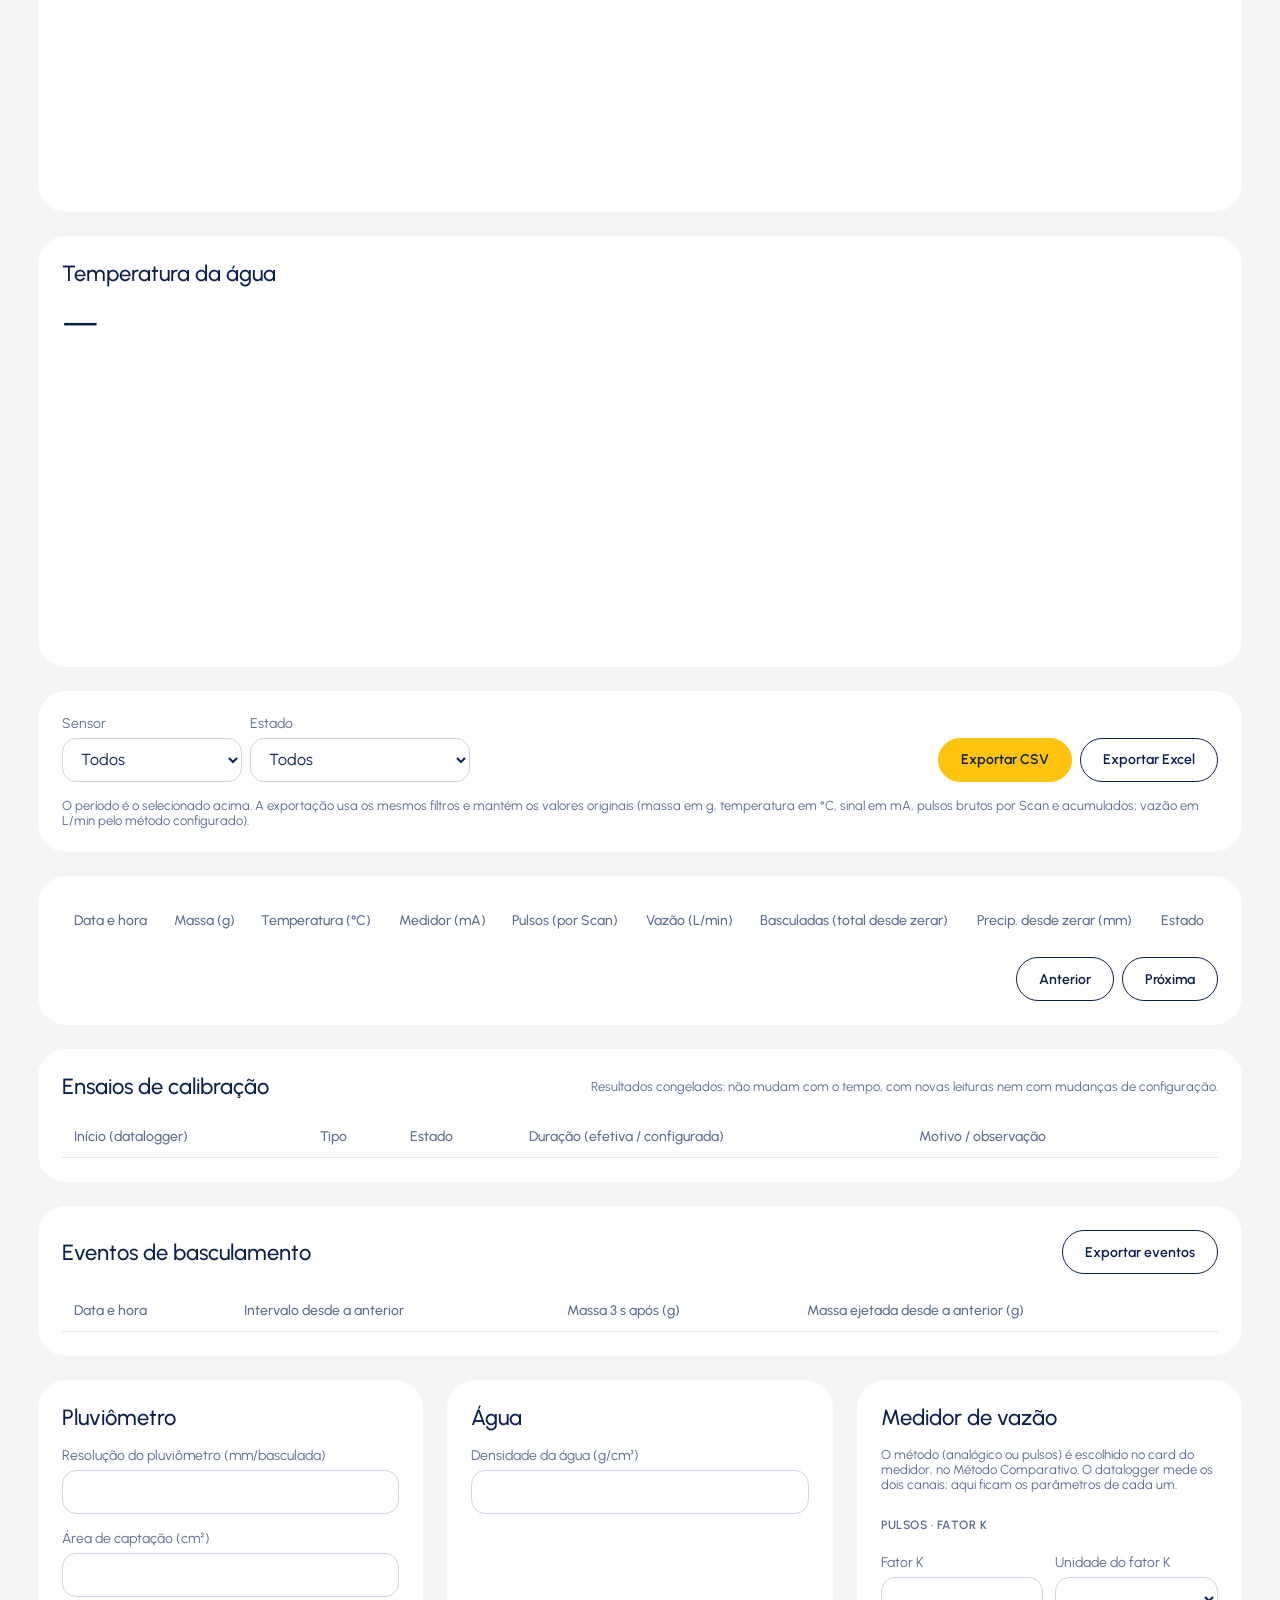
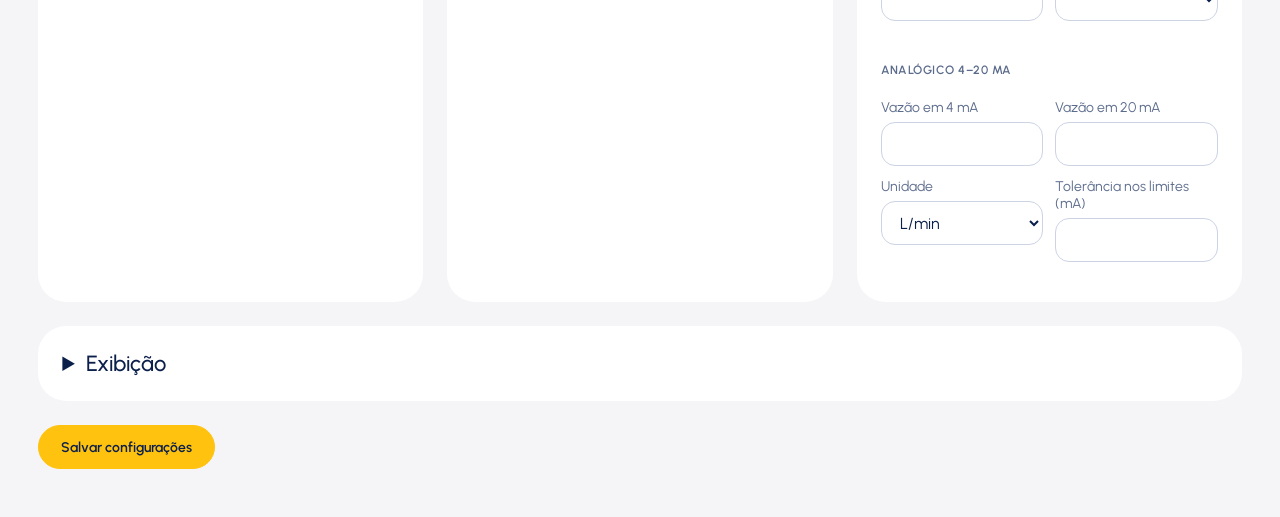
==== commit 874894cf: "Interface sem marca/modelo: 'Balança de precisão', 'Medidor de vazão', 'datalogger' Co-Authored-By: " ====
--- a/templates/index.html
+++ b/templates/index.html
@@ -32,10 +32,10 @@
 
 <section id="v-dashboard" class="view">
  <!-- Card principal: a classe "hero", a posição e os controles do ensaio (#trial-ctl) são movidos pelo app.js conforme o método:
-      Gravimétrico → balança (hero) + pluviômetro · Comparativo → medidor de vazão (hero) + balança como referência. -->
+      Gravimétrico → balança (hero) + pluviômetro · Comparativo → medidor de vazão (hero) + pluviômetro; a balança some. -->
  <div class="row" id="main-row">
   <div class="card" id="c-mass"><div class="glow"></div>
-   <div class="hd"><span class="lbl">Balança de precisão MK30K1</span><span class="meta"><span class="tag" id="bal-state" hidden></span><span class="pill" id="p-mass"><i class="dot"></i><span>Sem dados</span></span></span></div>
+   <div class="hd"><span class="lbl">Balança de precisão</span><span class="meta"><span class="tag" id="bal-state" hidden></span><span class="pill" id="p-mass"><i class="dot"></i><span>Sem dados</span></span></span></div>
    <div><div class="big"><span id="bal-val">—</span><small id="bal-unit">g</small></div><p class="lbl" id="bal-name">Massa atual</p></div>
    <div class="bar" id="bal-bar" hidden><i></i></div>
    <div class="rg" id="bal-rows"></div>
@@ -44,7 +44,7 @@
   </div>
 
   <div class="card" id="c-cor" hidden><div class="glow"></div>
-   <div class="hd"><span class="lbl">Medidor de vazão · SITRANS FM MAG 5000</span><span class="meta"><span class="tag" id="cor-state" hidden></span><span class="pill" id="p-cor"><i class="dot"></i><span>Sem dados</span></span></span></div>
+   <div class="hd"><span class="lbl">Medidor de vazão</span><span class="meta"><span class="tag" id="cor-state" hidden></span><span class="pill" id="p-cor"><i class="dot"></i><span>Sem dados</span></span></span></div>
    <div class="grp"><div class="seg sm" id="cor-meth" role="group" aria-label="Método de aquisição do medidor"><button data-fm="analog">Analógico 4–20 mA</button><button data-fm="pulse">Pulsos</button></div><span class="note" id="cor-meth-note"></span></div>
    <div><div class="big" id="cor-big"><span id="cor-val">—</span><small id="cor-unit">L/min</small></div><p class="lbl" id="cor-name">Vazão instantânea</p></div>
    <div class="bar" id="cor-bar" hidden><i></i></div>
@@ -112,7 +112,7 @@
   <div class="card"><h2>Água</h2>
    <label>Densidade da água (g/cm³)<input type="text" inputmode="decimal" id="cf-dens"></label></div>
   <div class="card" id="cf-flow"><h2>Medidor de vazão</h2>
-   <p class="note">O método (analógico ou pulsos) é escolhido no card do medidor, no Método Comparativo. O CR1000Xe mede os dois canais; aqui ficam os parâmetros de cada um.</p>
+   <p class="note">O método (analógico ou pulsos) é escolhido no card do medidor, no Método Comparativo. O datalogger mede os dois canais; aqui ficam os parâmetros de cada um.</p>
    <p class="lbl sec">Pulsos · fator K</p>
    <div class="cf-an"><label>Fator K<input type="text" inputmode="decimal" id="cf-k"></label><label>Unidade do fator K<select id="cf-ku"></select></label></div>
    <p class="note" id="cf-k-note"></p>
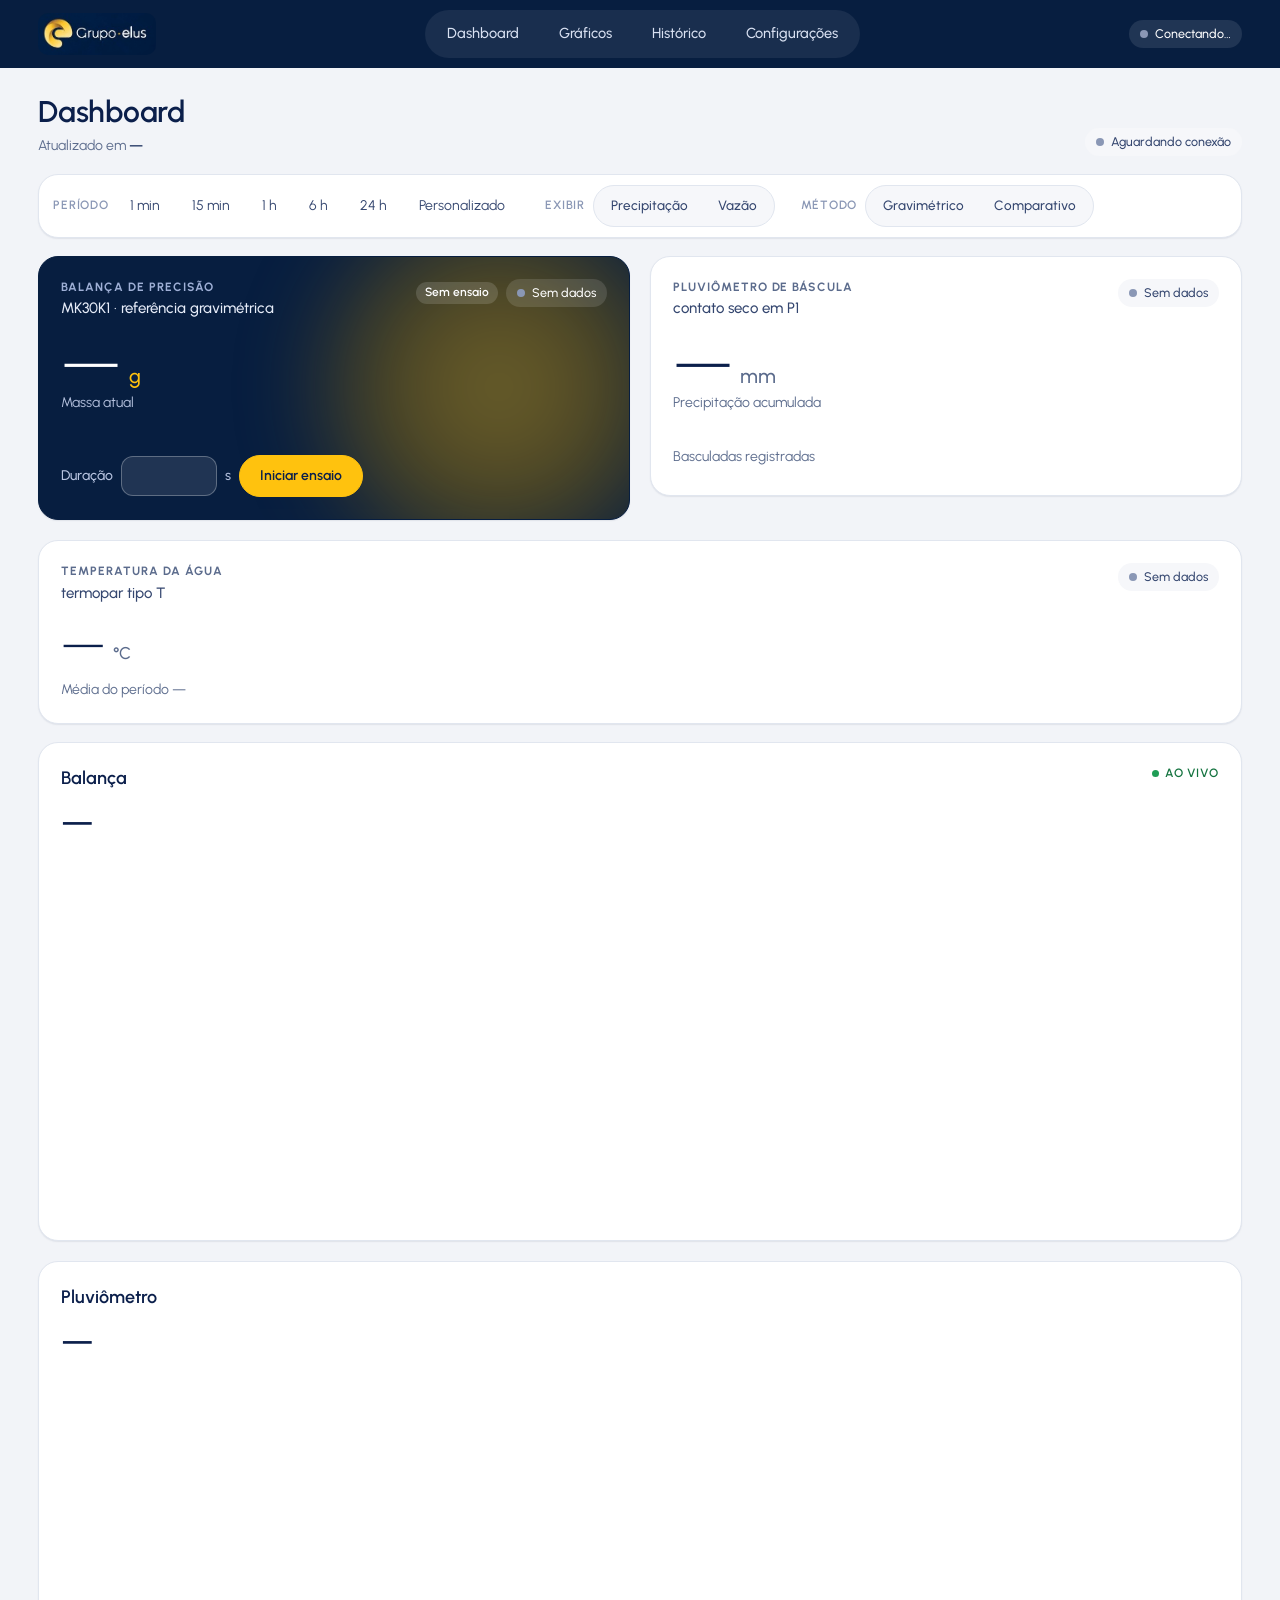
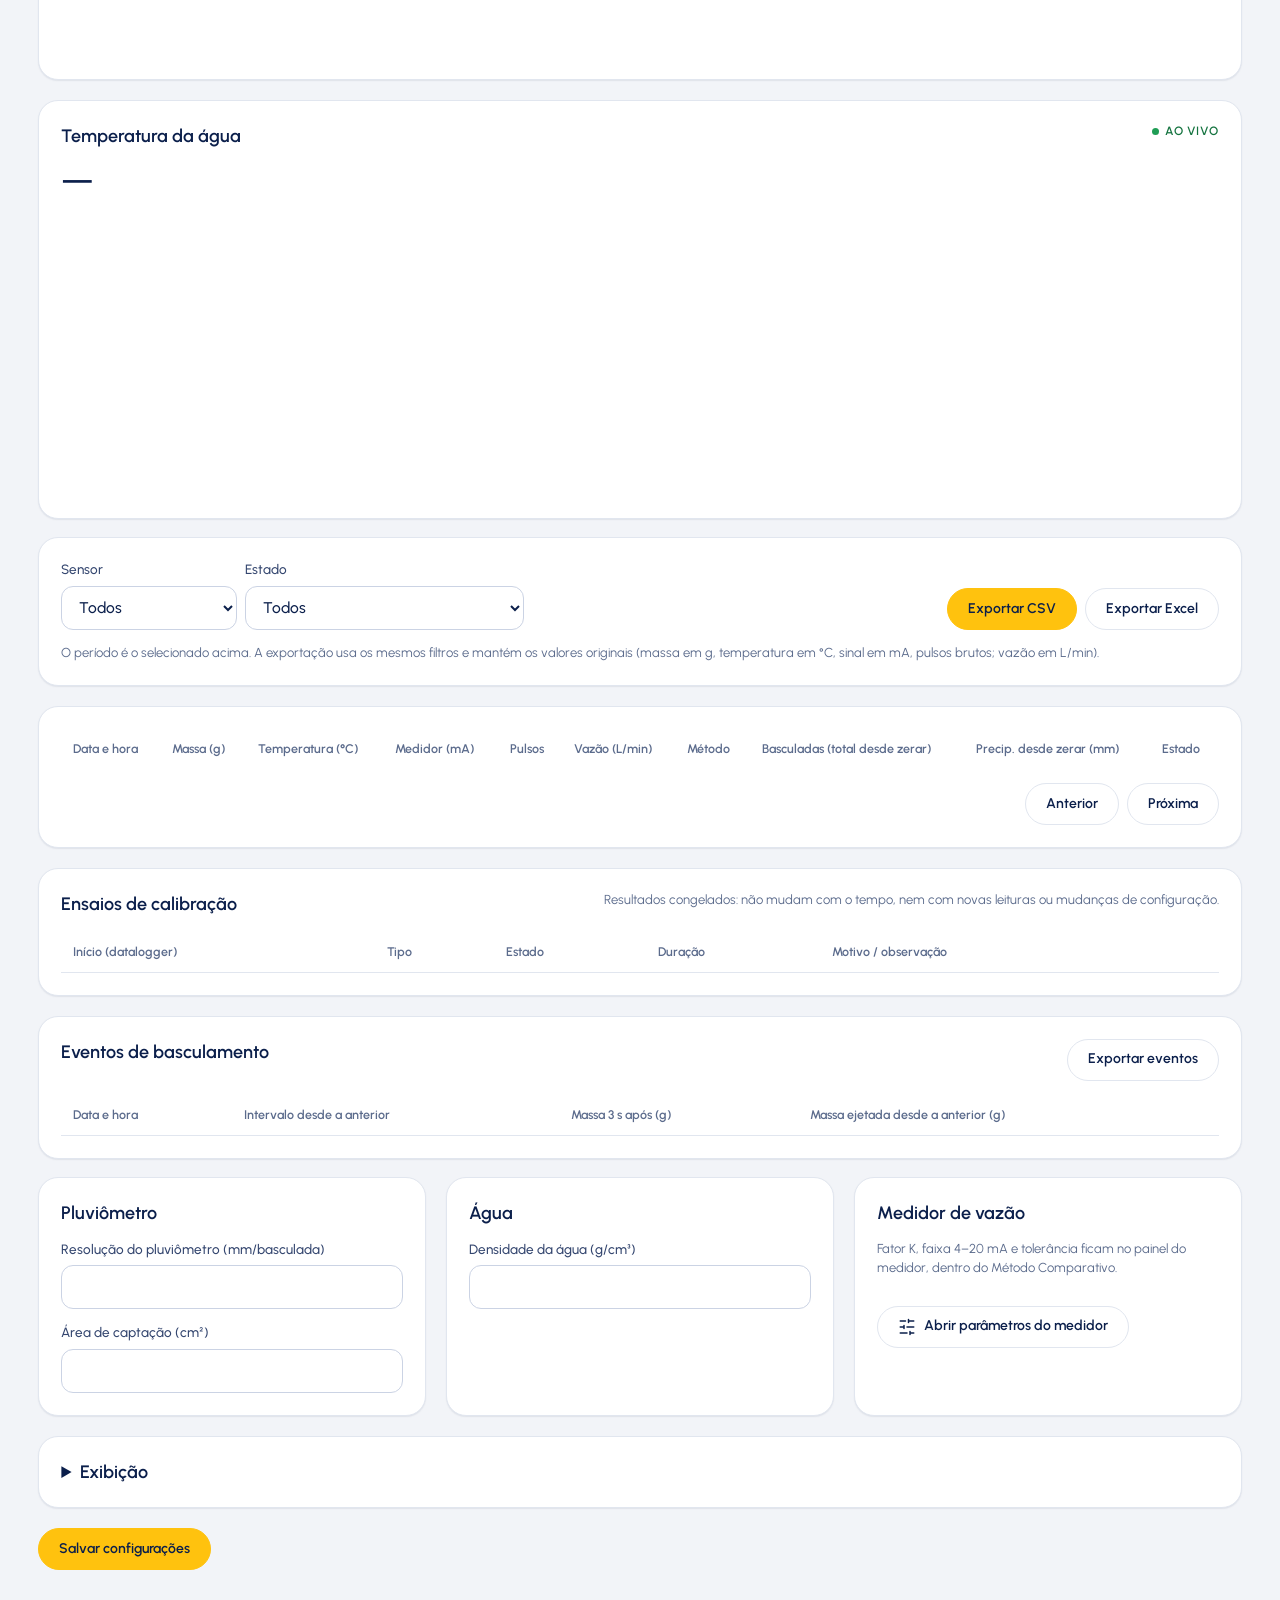
==== commit 1c823949: "Nova base: pacote de entrega do TI (monitor-pluviometro_entrega_2026-10-28) A pedido, a versão otimi" ====
--- a/templates/index.html
+++ b/templates/index.html
@@ -8,53 +8,77 @@
 <link rel="apple-touch-icon" href="/static/img/icone-192.png">
 <link rel="manifest" href="/static/manifest.webmanifest">
 <title>Elus · Monitor de calibração de pluviômetros</title>
-<link rel="stylesheet" href="https://fonts.googleapis.com/css2?family=Urbanist:wght@300;400;500;600&display=swap">
-<link rel="stylesheet" href="/static/app.css">
+<link rel="stylesheet" href="https://fonts.googleapis.com/css2?family=Urbanist:wght@400;500;600;700&family=IBM+Plex+Mono:wght@400;500&display=swap">
+<link rel="stylesheet" href="/static/app.css?v=2026.10.28">
 </head>
-<body>
+<body data-method="grav">
+<a class="skip" href="#conteudo">Pular para o conteúdo</a>
+<svg class="sprite" aria-hidden="true" focusable="false">
+  <symbol id="i-sliders" viewBox="0 0 24 24"><path d="M21 4h-7M10 4H3M21 12h-9M8 12H3M21 20h-5M12 20H3M14 2v4M8 10v4M16 18v4"/></symbol>
+  <symbol id="i-lock" viewBox="0 0 24 24"><rect x="4" y="11" width="16" height="10" rx="2"/><path d="M8 11V7a4 4 0 0 1 8 0v4"/></symbol>
+  <symbol id="i-x" viewBox="0 0 24 24"><path d="M18 6 6 18M6 6l12 12"/></symbol>
+  <symbol id="i-alert" viewBox="0 0 24 24"><path d="m21.73 18-8-14a2 2 0 0 0-3.48 0l-8 14A2 2 0 0 0 4 21h16a2 2 0 0 0 1.73-3"/><path d="M12 9v4M12 17h.01"/></symbol>
+  <symbol id="i-info" viewBox="0 0 24 24"><circle cx="12" cy="12" r="10"/><path d="M12 16v-4M12 8h.01"/></symbol>
+  <symbol id="i-check" viewBox="0 0 24 24"><path d="M20 6 9 17l-5-5"/></symbol>
+</svg>
+
 <header class="topbar"><div class="top">
   <div class="brand"><img src="/static/img/logo-elus.jpeg" alt="Grupo Elus" width="283" height="101"></div>
   <nav class="nav" aria-label="Principal"><button data-v="dashboard">Dashboard</button><button data-v="graficos">Gráficos</button><button data-v="historico">Histórico</button><button data-v="config">Configurações</button></nav>
-  <span class="pill" id="conn"><i class="dot"></i><span>Conectando…</span></span>
+  <span class="pill" id="conn" role="status"><i class="dot"></i><span>Conectando…</span></span>
 </div></header>
 
-<div class="pg">
-<div class="hd"><h1 id="title">Dashboard</h1><div class="meta"><span class="pill">Atualizado em <b id="upd">—</b></span></div></div>
-<p class="note warnbox" id="skew" hidden></p>
+<main class="pg" id="conteudo" tabindex="-1">
+<div class="page-hd">
+  <div><h1 id="title">Dashboard</h1><p class="page-sub">Atualizado em <b id="upd">—</b></p></div>
+  <span class="pill" id="real"><i class="dot"></i><span>Aguardando conexão</span></span>
+</div>
+<p class="warnbox" id="skew" hidden></p>
 
 <div class="ctrl" id="ctrl">
   <div class="grp" id="period"><span class="lbl" title="O período define a precipitação acumulada, a intensidade média, a média do período e os gráficos.">Período</span>
-    <button class="chip" data-r="1m">1 min</button><button class="chip" data-r="15m">15 min</button><button class="chip" data-r="1h">1 h</button><button class="chip" data-r="6h">6 h</button><button class="chip" data-r="24h">24 h</button><button class="chip" data-r="custom">Personalizado</button>
+    <div class="chips"><button class="chip" data-r="1m">1 min</button><button class="chip" data-r="15m">15 min</button><button class="chip" data-r="1h">1 h</button><button class="chip" data-r="6h">6 h</button><button class="chip" data-r="24h">24 h</button><button class="chip" data-r="custom">Personalizado</button></div>
     <span class="grp" id="custom" hidden><label>Início<input type="datetime-local" id="c-from"></label><label>Fim<input type="datetime-local" id="c-to"></label><button class="btn y" id="c-apply">Aplicar</button></span></div>
+  <div class="grp" id="vm"><span class="lbl">Exibir</span>
+    <div class="seg sm" role="group" aria-label="Visualização dos resultados"><button data-x="precip">Precipitação</button><button data-x="flow">Vazão</button></div></div>
   <div class="grp" id="meth"><span class="lbl">Método</span>
-    <div class="seg sm" role="group" aria-label="Método de ensaio"><button data-m="grav">Gravimétrico</button><button data-m="comp">Comparativo</button></div></div>
+    <div class="seg sm" role="group" aria-label="Método de ensaio"><button data-m="grav">Gravimétrico</button><button data-m="comp">Comparativo</button></div>
+    <button class="btn ghost reveal" id="flow-params" aria-haspopup="dialog" aria-controls="fd"><svg class="ic" aria-hidden="true"><use href="#i-sliders"/></svg>Parâmetros do medidor</button></div>
 </div>
 
 <section id="v-dashboard" class="view">
- <!-- Card principal: a classe "hero", a posição e os controles do ensaio (#trial-ctl) são movidos pelo app.js conforme o método:
-      Gravimétrico → balança (hero) + pluviômetro · Comparativo → medidor de vazão (hero) + pluviômetro; a balança some. -->
- <div class="row" id="main-row">
-  <div class="card" id="c-mass"><div class="glow"></div>
-   <div class="hd"><span class="lbl">Balança de precisão</span><span class="meta"><span class="tag" id="bal-state" hidden></span><span class="pill" id="p-mass"><i class="dot"></i><span>Sem dados</span></span></span></div>
+ <div class="dash">
+  <article class="card hero" id="c-mass" aria-label="Balança de precisão MK30K1"><div class="glow" aria-hidden="true"></div>
+   <div class="card-hd"><div class="inst-id"><span class="eyebrow">Balança de precisão</span><span class="model">MK30K1 · referência gravimétrica</span></div><span class="meta"><span class="tag" id="bal-state">Sem ensaio</span><span class="pill" id="p-mass"><i class="dot"></i><span>Sem dados</span></span></span></div>
    <div><div class="big"><span id="bal-val">—</span><small id="bal-unit">g</small></div><p class="lbl" id="bal-name">Massa atual</p></div>
    <div class="bar" id="bal-bar" hidden><i></i></div>
    <div class="rg" id="bal-rows"></div>
    <div id="bal-notes"></div>
    <details class="more" id="bal-det" hidden><summary>Detalhes do ensaio</summary><div id="bal-det-body"></div></details>
-  </div>
-
-  <div class="card" id="c-cor" hidden><div class="glow"></div>
-   <div class="hd"><span class="lbl">Medidor de vazão</span><span class="meta"><span class="tag" id="cor-state" hidden></span><span class="pill" id="p-cor"><i class="dot"></i><span>Sem dados</span></span></span></div>
-   <div class="grp"><div class="seg sm" id="cor-meth" role="group" aria-label="Método de aquisição do medidor"><button data-fm="analog">Analógico 4–20 mA</button><button data-fm="pulse">Pulsos</button></div><span class="note" id="cor-meth-note"></span></div>
-   <div><div class="big" id="cor-big"><span id="cor-val">—</span><small id="cor-unit">L/min</small></div><p class="lbl" id="cor-name">Vazão instantânea</p></div>
-   <div class="bar" id="cor-bar" hidden><i></i></div>
-   <div class="rg" id="cor-rows"></div>
-   <div id="cor-notes"></div>
-   <details class="more" id="cor-det" hidden><summary>Detalhes do ensaio</summary><div id="cor-det-body"></div></details>
-  </div>
-
-  <div class="card" id="c-pluv">
-   <div class="hd"><span class="lbl">Pluviômetro de báscula</span><span class="meta"><span class="tag" id="pl-state" hidden></span><span class="pill" id="p-tips"><i class="dot"></i><span>Sem dados</span></span></span></div>
+   <div class="grp go"><label class="inl" id="bal-dur-w">Duração<input type="number" id="bal-dur" min="10" max="21600" step="1" inputmode="numeric" aria-label="Duração do ensaio em segundos">s</label>
+    <button class="btn y" id="bal-go">Iniciar ensaio</button><span class="note" id="bal-msg" role="status"></span></div></article>
+
+  <article class="card inst" id="c-cor" aria-labelledby="cor-title" hidden>
+   <div class="card-hd">
+    <div class="inst-id"><span class="eyebrow" id="cor-title">Medidor de vazão</span><span class="model">Siemens SITRANS FM MAG 5000</span></div>
+    <div class="inst-tools">
+     <div class="method" id="flow-method" role="group" aria-label="Método de aquisição da vazão" aria-describedby="flow-mstate">
+      <span class="thumb" aria-hidden="true"></span>
+      <button type="button" data-method="analog" aria-pressed="false">Analógico</button><button type="button" data-method="pulse" aria-pressed="false">Pulso</button>
+     </div>
+     <button type="button" class="icon-btn" id="flow-gear" aria-label="Parâmetros do medidor de vazão" aria-haspopup="dialog" aria-controls="fd"><svg class="ic" aria-hidden="true"><use href="#i-sliders"/></svg></button>
+    </div>
+   </div>
+   <p class="mstate" id="flow-mstate" role="status" aria-live="polite"><i class="dot" aria-hidden="true"></i><span>Aguardando dados</span></p>
+   <div class="readout"><div class="big sm" id="cor-big"><span id="cor-val">—</span><small id="cor-unit">L/min</small></div><span class="pill" id="p-cor"><i class="dot"></i><span>Sem dados</span></span></div>
+   <p class="signal" id="cor-sig"></p>
+   <p class="note" id="cor-note"></p>
+   <div class="xcheck" id="cor-x" hidden></div>
+   <p class="lbl stat" id="cor-stats">Média do período —</p>
+  </article>
+
+  <article class="card" id="c-pluv" aria-label="Pluviômetro de báscula">
+   <div class="card-hd"><div class="inst-id"><span class="eyebrow">Pluviômetro de báscula</span><span class="model">contato seco em P1</span></div><span class="meta"><span class="tag" id="pl-state" hidden></span><span class="pill" id="p-tips"><i class="dot"></i><span>Sem dados</span></span></span></div>
    <div><div class="big"><span id="pl-val">—</span><small id="pl-unit">mm</small><span class="tag warn" id="pl-tag" title="O período não está inteiramente coberto por dados." hidden>parcial</span></div><p class="lbl" id="pl-name">Precipitação acumulada</p></div>
    <div class="rg" id="pl-rows"></div>
    <p class="note" id="pl-note" hidden></p>
@@ -62,45 +86,40 @@
    <details class="more"><summary>Basculadas registradas</summary>
     <div class="rg"><div class="rk"><span>Total desde "Zerar contagem"</span><b id="tips-total">—</b></div><div class="rk"><span>Última basculada</span><b id="last-tip">—</b></div></div>
     <ol class="evlist" id="ev-list"></ol>
-    <details class="more"><summary>Como ler esta lista</summary><p class="note">Massa ejetada = diferença da balança entre uma basculada e a anterior, lida 3 s depois da basculada (* = a seguinte veio antes). "—" quando a anterior tem mais de 10 min ou a massa diminuiu (tara). As barras alternam a cor porque as conchas se alternam; tons sistematicamente diferentes indicam um lado ejetando mais. Um pulso perdido inverte a alternância.</p></details>
-    <div class="grp"><button class="btn" id="reset">Zerar contagem</button></div></details></div>
+    <p class="note">Massa ejetada = diferença da balança entre uma basculada e a anterior, lida 3 s depois de cada basculada para a água cair e a balança estabilizar (* = a basculada seguinte veio antes disso). Fica "—" quando a anterior tem mais de 10 min ou a massa diminuiu (tara). As barras alternam a cor porque as conchas se alternam; tons sistematicamente diferentes = um lado ejeta mais que o outro. Um pulso perdido inverte a alternância.</p>
+    <div class="grp"><button class="btn" id="reset">Zerar contagem</button></div></details></article>
+
+  <article class="card" id="c-temp" aria-label="Temperatura da água">
+   <div class="card-hd"><div class="inst-id"><span class="eyebrow">Temperatura da água</span><span class="model">termopar tipo T</span></div><span class="pill" id="p-temp"><i class="dot"></i><span>Sem dados</span></span></div>
+   <div class="temp-row"><div class="big sm"><span id="temp-val">—</span><small id="temp-unit">°C</small></div>
+    <svg class="spark" viewBox="0 0 300 60" preserveAspectRatio="none" role="img" aria-label="Temperatura recente"><polyline id="spark" fill="none" stroke-width="2.5" stroke-linecap="round" stroke-linejoin="round" vector-effect="non-scaling-stroke" points=""/></svg></div>
+   <p class="lbl" id="temp-stats">Média do período —</p></article>
  </div>
- <div class="row2">
-  <div class="card" id="c-temp"><div class="hd"><span class="lbl">Temperatura da água · termopar tipo T</span><span class="pill" id="p-temp"><i class="dot"></i><span>Sem dados</span></span></div>
-   <div class="big sm"><span id="temp-val">—</span><small id="temp-unit">°C</small></div>
-   <svg viewBox="0 0 300 60" width="100%" height="48" preserveAspectRatio="none" role="img" aria-label="Temperatura recente"><polyline id="spark" fill="none" stroke="#0B1F4B" stroke-width="2.5" stroke-linecap="round" stroke-linejoin="round" vector-effect="non-scaling-stroke" points=""/></svg>
-   <p class="lbl" id="temp-stats">Média do período —</p></div>
- </div>
- <!-- Controles do ensaio: o app.js coloca este bloco dentro do card principal do método ativo -->
- <div class="grp go" id="trial-ctl">
-  <label class="inl" id="bal-dur-w">Duração<input type="number" id="bal-dur" min="1" step="any" inputmode="decimal" aria-label="Duração do ensaio"><select id="bal-dur-u" aria-label="Unidade da duração"><option value="ms">ms</option><option value="s">s</option><option value="min">min</option></select></label>
-  <button class="btn y" id="bal-go">Iniciar ensaio</button><span class="note" id="bal-msg" role="status"></span>
- </div>
 </section>
 
 <section id="v-graficos" class="view">
- <div class="card" id="g-mass"><div class="hd"><h2>Balança</h2></div>
-  <div class="res"><b id="r-mass">—</b><span class="lbl" id="r-mass-n"></span><span class="sub" id="st-mass"></span></div><div class="chart main"><canvas id="ch-mass"></canvas></div></div>
- <div class="card" id="g-pluv"><div class="hd"><h2>Pluviômetro</h2></div>
-  <div class="res"><b id="r-pluv">—</b><span class="lbl" id="r-pluv-n"></span><span class="sub" id="st-pluv"></span></div><div class="chart"><canvas id="ch-pluv"></canvas></div></div>
- <div class="card" id="g-cor" hidden><div class="hd"><h2>Medidor de vazão</h2></div>
-  <div class="res"><b id="r-cor">—</b><span class="lbl" id="r-cor-n"></span><span class="sub" id="st-cor"></span></div><div class="chart"><canvas id="ch-cor"></canvas></div></div>
- <div class="card" id="g-temp"><div class="hd"><h2>Temperatura da água</h2></div>
-  <div class="res"><b id="r-temp">—</b><span class="lbl" id="r-temp-n"></span><span class="sub" id="st-temp"></span></div><div class="chart"><canvas id="ch-temp"></canvas></div></div>
+ <div class="card" id="g-mass"><div class="card-hd"><h2>Balança</h2><span class="live" aria-hidden="true">ao vivo</span></div>
+  <div class="res"><b id="r-mass">—</b><span class="lbl" id="r-mass-n"></span><span class="sub" id="st-mass"></span></div><div class="chart main"><canvas id="ch-mass" aria-label="Gráfico da massa no período"></canvas></div></div>
+ <div class="card" id="g-cor" hidden><div class="card-hd"><h2>Medidor de vazão</h2><span class="live" aria-hidden="true">ao vivo</span></div>
+  <div class="res"><b id="r-cor">—</b><span class="lbl" id="r-cor-n"></span><span class="sub" id="st-cor"></span></div><div class="chart"><canvas id="ch-cor" aria-label="Gráfico do medidor de vazão no período"></canvas></div></div>
+ <div class="card" id="g-pluv"><div class="card-hd"><h2>Pluviômetro</h2></div>
+  <div class="res"><b id="r-pluv">—</b><span class="lbl" id="r-pluv-n"></span><span class="sub" id="st-pluv"></span></div><div class="chart"><canvas id="ch-pluv" aria-label="Gráfico das basculadas no período"></canvas></div></div>
+ <div class="card" id="g-temp"><div class="card-hd"><h2>Temperatura da água</h2><span class="live" aria-hidden="true">ao vivo</span></div>
+  <div class="res"><b id="r-temp">—</b><span class="lbl" id="r-temp-n"></span><span class="sub" id="st-temp"></span></div><div class="chart"><canvas id="ch-temp" aria-label="Gráfico da temperatura no período"></canvas></div></div>
 </section>
 
 <section id="v-historico" class="view">
- <div class="card"><div class="grp" style="align-items:end">
-  <label>Sensor<select id="f-sensor"><option value="all">Todos</option><option value="mass">Balança</option><option value="temp">Termopar</option><option value="cor">Medidor de vazão</option><option value="tips">Pluviômetro</option></select></label>
-  <label>Estado<select id="f-state"><option value="all">Todos</option><option value="ok">Válida</option><option value="no_comm">Sem comunicação</option><option value="invalid">Leitura inválida</option><option value="out_of_range">Fora da faixa (medidor)</option><option value="fail">Falha do sinal (medidor)</option></select></label>
-  <span style="flex:1"></span><a class="btn y" id="x-csv" href="#">Exportar CSV</a><a class="btn" id="x-xlsx" href="#">Exportar Excel</a></div>
-  <p class="note">O período é o selecionado acima. A exportação usa os mesmos filtros e mantém os valores originais (massa em g, temperatura em °C, sinal em mA, pulsos brutos por Scan e acumulados; vazão em L/min pelo método configurado).</p></div>
- <div class="card"><div class="scroll"><table id="h-table" data-s="all"><thead><tr><th>Data e hora</th><th data-c="mass">Massa (<span id="h-unit">g</span>)</th><th data-c="temp">Temperatura (<span id="h-tunit">°C</span>)</th><th data-c="cor">Medidor (mA)</th><th data-c="cor">Pulsos (por Scan)</th><th data-c="cor">Vazão (<span id="h-funit">L/min</span>)</th><th data-c="tips">Basculadas (total desde zerar)</th><th data-c="tips">Precip. desde zerar (mm)</th><th>Estado</th></tr></thead><tbody id="h-body"></tbody><tfoot><tr id="h-foot"></tr></tfoot></table></div>
-  <div class="hd"><span class="note" id="h-count"></span><div class="meta"><button class="btn" id="h-prev">Anterior</button><button class="btn" id="h-next">Próxima</button></div></div></div>
- <div class="card"><div class="hd"><h2>Ensaios de calibração</h2><span class="note">Resultados congelados: não mudam com o tempo, com novas leituras nem com mudanças de configuração.</span></div>
-  <div class="scroll"><table style="min-width:760px"><thead><tr><th>Início (datalogger)</th><th>Tipo</th><th>Estado</th><th>Duração (efetiva / configurada)</th><th>Motivo / observação</th><th></th></tr></thead><tbody id="tr-hist"></tbody></table></div>
+ <div class="card"><div class="grp filters">
+  <label>Sensor<select id="f-sensor"><option value="all">Todos</option><option value="mass">Balança</option><option value="temp">Termopar</option><option value="cor">Medidor de Vazão</option><option value="tips">Pluviômetro</option></select></label>
+  <label>Estado<select id="f-state"><option value="all">Todos</option><option value="ok">Válida</option><option value="no_comm">Sem comunicação</option><option value="invalid">Leitura inválida</option><option value="out_of_range">Fora da faixa (Medidor de Vazão)</option></select></label>
+  <span class="spacer"></span><a class="btn y" id="x-csv" href="#">Exportar CSV</a><a class="btn" id="x-xlsx" href="#">Exportar Excel</a></div>
+  <p class="note">O período é o selecionado acima. A exportação usa os mesmos filtros e mantém os valores originais (massa em g, temperatura em °C, sinal em mA, pulsos brutos; vazão em L/min).</p></div>
+ <div class="card"><div class="scroll"><table id="h-table" data-s="all"><thead><tr><th>Data e hora</th><th data-c="mass">Massa (<span id="h-unit">g</span>)</th><th data-c="temp">Temperatura (<span id="h-tunit">°C</span>)</th><th data-c="cor">Medidor (mA)</th><th data-c="cor">Pulsos</th><th data-c="cor">Vazão (<span id="h-funit">L/min</span>)</th><th data-c="cor">Método</th><th data-c="tips">Basculadas (total desde zerar)</th><th data-c="tips">Precip. desde zerar (mm)</th><th>Estado</th></tr></thead><tbody id="h-body"></tbody><tfoot><tr id="h-foot"></tr></tfoot></table></div>
+  <div class="card-hd"><span class="note" id="h-count"></span><div class="meta"><button class="btn" id="h-prev">Anterior</button><button class="btn" id="h-next">Próxima</button></div></div></div>
+ <div class="card"><div class="card-hd"><h2>Ensaios de calibração</h2><span class="note">Resultados congelados: não mudam com o tempo, nem com novas leituras ou mudanças de configuração.</span></div>
+  <div class="scroll"><table style="min-width:760px"><thead><tr><th>Início (datalogger)</th><th>Tipo</th><th>Estado</th><th>Duração</th><th>Motivo / observação</th><th></th></tr></thead><tbody id="tr-hist"></tbody></table></div>
   <div id="tr-detail" hidden></div></div>
- <div class="card"><div class="hd"><h2>Eventos de basculamento</h2><div class="meta"><span class="note" id="ev-count"></span><a class="btn" id="x-ev" href="#">Exportar eventos</a></div></div>
+ <div class="card"><div class="card-hd"><h2>Eventos de basculamento</h2><div class="meta"><span class="note" id="ev-count"></span><a class="btn" id="x-ev" href="#">Exportar eventos</a></div></div>
   <div class="scroll"><table style="min-width:560px"><thead><tr><th>Data e hora</th><th>Intervalo desde a anterior</th><th>Massa 3 s após (<span class="h-mu">g</span>)</th><th>Massa ejetada desde a anterior (<span class="h-mu">g</span>)</th></tr></thead><tbody id="ev-body"></tbody></table></div></div>
 </section>
 
@@ -112,17 +131,9 @@
   <div class="card"><h2>Água</h2>
    <label>Densidade da água (g/cm³)<input type="text" inputmode="decimal" id="cf-dens"></label></div>
   <div class="card" id="cf-flow"><h2>Medidor de vazão</h2>
-   <p class="note">O método (analógico ou pulsos) é escolhido no card do medidor, no Método Comparativo. O datalogger mede os dois canais; aqui ficam os parâmetros de cada um.</p>
-   <p class="lbl sec">Pulsos · fator K</p>
-   <div class="cf-an"><label>Fator K<input type="text" inputmode="decimal" id="cf-k"></label><label>Unidade do fator K<select id="cf-ku"></select></label></div>
-   <p class="note" id="cf-k-note"></p>
-   <p class="lbl sec">Analógico 4–20 mA</p>
-   <div class="cf-an" id="cf-an-w">
-    <label>Vazão em 4 mA<input type="text" inputmode="decimal" id="cf-q4"></label>
-    <label>Vazão em 20 mA<input type="text" inputmode="decimal" id="cf-q20"></label>
-    <label>Unidade<select id="cf-cunit"><optgroup label="Volumétrica"><option>L/min</option><option>L/h</option><option>mL/min</option><option>mL/s</option><option>m³/h</option><option>m³/s</option><option>m³/min</option></optgroup><optgroup label="Mássica"><option>kg/h</option><option>kg/s</option></optgroup></select></label>
-    <label>Tolerância nos limites (mA)<input type="text" inputmode="decimal" id="cf-tol"></label></div>
-   <p class="note err" id="cf-cor-msg"></p></div>
+   <p class="note">Fator K, faixa 4–20 mA e tolerância ficam no painel do medidor, dentro do Método Comparativo.</p>
+   <div class="rg" id="cf-flow-sum"></div>
+   <div class="grp"><button type="button" class="btn" id="cf-flow-open" aria-haspopup="dialog" aria-controls="fd"><svg class="ic" aria-hidden="true"><use href="#i-sliders"/></svg>Abrir parâmetros do medidor</button></div></div>
  </div>
  <details class="card more-card"><summary>Exibição</summary>
   <div class="cfg">
@@ -132,18 +143,84 @@
    <label>Casas decimais da temperatura<input type="number" id="cf-td" min="0" max="6"></label>
    <label>Unidade de vazão<select id="cf-funit"><optgroup label="Volumétrica"><option>L/min</option><option>L/h</option><option>mL/min</option><option>mL/s</option><option>m³/h</option><option>m³/s</option><option>m³/min</option></optgroup><optgroup label="Mássica"><option>kg/h</option><option>kg/s</option></optgroup></select></label>
    <label>Casas decimais da vazão<input type="number" id="cf-fd" min="0" max="6"></label>
-   <label>Resultados do pluviômetro e da balança como<select id="cf-vmode"><option value="precip">Precipitação (mm, mm/h)</option><option value="flow">Vazão e volume</option></select></label>
    <label>Período inicial ao abrir o site<select id="cf-range"><option value="60">1 min</option><option value="900">15 min</option><option value="3600">1 h</option><option value="21600">6 h</option><option value="86400">24 h</option></select></label>
   </div></details>
  <div class="grp"><button class="btn y" id="cf-save">Salvar configurações</button><span class="note" id="cf-msg" role="status"></span></div>
 </section>
+</main>
+
+<div class="drawer-wrap" id="fd" hidden>
+ <div class="scrim" data-close></div>
+ <section class="drawer" role="dialog" aria-modal="true" aria-labelledby="fd-title" aria-describedby="fd-sub">
+  <div class="dr-hd">
+   <div><p class="eyebrow">Método comparativo</p><h2 id="fd-title">Medidor de vazão</h2>
+    <p class="dr-sub" id="fd-sub">O datalogger mede os dois canais o tempo todo. Aqui se define como cada um vira vazão; a escolha do canal fica no card de Vazão.</p></div>
+   <button type="button" class="icon-btn" data-close aria-label="Fechar o painel"><svg class="ic" aria-hidden="true"><use href="#i-x"/></svg></button>
+  </div>
+  <p class="banner warn" id="fd-trial" hidden><svg class="ic" aria-hidden="true"><use href="#i-lock"/></svg><span>Ensaio em andamento: o que for salvo agora vale para a leitura ao vivo. O ensaio usa os parâmetros congelados no início.</span></p>
+  <div class="tabs" role="tablist" aria-label="Parâmetros do medidor">
+   <button type="button" role="tab" id="tab-pulse" aria-controls="pan-pulse" aria-selected="true">Pulsos · fator K</button>
+   <button type="button" role="tab" id="tab-analog" aria-controls="pan-analog" aria-selected="false" tabindex="-1">Analógico 4–20 mA</button>
+   <button type="button" role="tab" id="tab-diag" aria-controls="pan-diag" aria-selected="false" tabindex="-1">Diagnóstico</button>
+   <span class="tab-ink" aria-hidden="true"></span>
+  </div>
+  <form id="fd-form" class="dr-body" novalidate>
+   <div class="panel" role="tabpanel" id="pan-pulse" aria-labelledby="tab-pulse" tabindex="0">
+    <div class="field">
+     <label for="fk-val">Fator K</label>
+     <div class="combo"><input type="text" id="fk-val" inputmode="decimal" autocomplete="off" aria-describedby="fk-help fk-err"><select id="fk-unit" aria-label="Unidade do fator K"><option>pulsos/L</option><option>pulsos/m³</option><option>L/pulso</option><option>mL/pulso</option></select></div>
+     <p class="help" id="fk-help">O valor configurado na saída de pulsos do MAG 5000: volume por pulso, ou f<sub>max</sub> ÷ Q<sub>max</sub> (em L/s) no modo frequência. Não existe K padrão; vazio = vazão por pulsos indisponível.</p>
+     <p class="err" id="fk-err" hidden></p>
+    </div>
+    <dl class="derived" id="fk-derived"></dl>
+   </div>
+   <div class="panel" role="tabpanel" id="pan-analog" aria-labelledby="tab-analog" tabindex="0" hidden>
+    <div class="row2f">
+     <div class="field"><label for="fa-q4">Vazão em 4 mA</label><input type="text" id="fa-q4" inputmode="decimal" autocomplete="off" aria-describedby="fa-err"></div>
+     <div class="field"><label for="fa-q20">Vazão em 20 mA</label><input type="text" id="fa-q20" inputmode="decimal" autocomplete="off" aria-describedby="fa-err"></div>
+    </div>
+    <div class="field"><label for="fa-unit">Unidade da faixa</label><select id="fa-unit"><optgroup label="Volumétrica"><option>L/min</option><option>L/h</option><option>mL/min</option><option>mL/s</option><option>m³/h</option><option>m³/s</option><option>m³/min</option></optgroup><optgroup label="Mássica"><option>kg/h</option><option>kg/s</option></optgroup></select>
+     <p class="help">A faixa deve ser a mesma do transmissor (Q<sub>max</sub> do MAG 5000 = vazão em 20 mA).</p></div>
+    <p class="err" id="fa-err" hidden></p>
+    <div class="field"><label for="fa-tol">Tolerância nos limites de 4 e 20 mA (mA)</label><input type="text" id="fa-tol" inputmode="decimal" autocomplete="off" aria-describedby="fa-tol-help fa-tol-err">
+     <p class="help" id="fa-tol-help">Dentro dela, a vazão fica presa ao limite (sem extrapolar) e a leitura é marcada “no limite”. Fora dela, nenhuma vazão é calculada. Abaixo de 3,6 mA é falha do sinal. De 0 a 0,2 mA.</p>
+     <p class="err" id="fa-tol-err" hidden></p></div>
+    <dl class="derived" id="fa-derived"></dl>
+   </div>
+   <div class="panel" role="tabpanel" id="pan-diag" aria-labelledby="tab-diag" tabindex="0" hidden>
+    <dl class="diag" id="fd-diag"></dl>
+    <div class="callout">
+     <p><b>Ligação dos pulsos: confirmar antes de ligar.</b> Nada aqui foi validado no equipamento.</p>
+     <ul>
+      <li>Saída digital do MAG 5000 no modo <b>passivo</b> (3–30 V, carga 200 Ω–10 kΩ). O modo ativo (24 V) passa dos ±20 V da entrada do CR1000Xe.</li>
+      <li>Pull-up externo dentro da faixa de carga (ex.: 1–4,7 kΩ para o 5 V do CR1000Xe) e comum da saída no G.</li>
+      <li>Terminais 56/57/58 segundo o manual: confirmar a função de cada um no diagrama da unidade.</li>
+      <li>O corte de vazão baixa do MAG zera as duas saídas abaixo de 0–9,9 % do Q<sub>max</sub>.</li>
+     </ul>
+    </div>
+   </div>
+   <fieldset class="disp" id="fd-disp"><legend>Exibição da vazão</legend>
+    <div class="row2f">
+     <div class="field"><label for="fd-funit">Unidade</label><select id="fd-funit"><optgroup label="Volumétrica"><option>L/min</option><option>L/h</option><option>mL/min</option><option>mL/s</option><option>m³/h</option><option>m³/s</option><option>m³/min</option></optgroup><optgroup label="Mássica"><option>kg/h</option><option>kg/s</option></optgroup></select></div>
+     <div class="field"><label for="fd-fdec">Casas decimais</label><input type="number" id="fd-fdec" min="0" max="6"></div>
+    </div>
+   </fieldset>
+   <div class="dr-ft">
+    <p class="note" id="fd-msg" role="status" aria-live="polite"></p>
+    <div class="discard" id="fd-discard" hidden><span>Descartar as alterações não salvas?</span><button type="button" class="btn sm" id="fd-discard-yes">Descartar</button><button type="button" class="btn sm ghost" id="fd-discard-no">Continuar editando</button></div>
+    <div class="dr-actions"><button type="button" class="btn" data-close>Cancelar</button><button type="submit" class="btn y" id="fd-save">Salvar parâmetros</button></div>
+   </div>
+  </form>
+ </section>
 </div>
+
 <script src="/static/vendor/chart.umd.js"></script>
 <script src="/static/vendor/socket.io.min.js"></script>
-<script src="/static/js/util.js"></script>
-<script src="/static/js/api.js"></script>
-<script src="/static/js/charts.js"></script>
-<script src="/static/js/trials.js"></script>
-<script src="/static/js/app.js"></script>
+<script src="/static/js/util.js?v=2026.10.28"></script>
+<script src="/static/js/api.js?v=2026.10.28"></script>
+<script src="/static/js/charts.js?v=2026.10.28"></script>
+<script src="/static/js/trials.js?v=2026.10.28"></script>
+<script src="/static/js/flow.js?v=2026.10.28"></script>
+<script src="/static/js/app.js?v=2026.10.28"></script>
 </body>
 </html>
--- a/static/app.css
+++ b/static/app.css
@@ -1,100 +1,249 @@
-:root{--navy:#0B1F4B;--logo:#071E40;--yellow:#FFC20E;--muted:#5B6B8C;--bg:#F5F5F8}
+/* Elus · Monitor de calibração. Identidade: azul-escuro da marca + amarelo como acento único; Urbanist para a interface,
+   IBM Plex Mono para sinais brutos (mA, pulsos, Hz). Cor de estado (ok/aviso/erro) sempre acompanhada de texto. */
+:root{
+  --navy-900:#071E40;--navy-800:#0B1F4B;--navy-700:#16305F;--navy-600:#2F4273;
+  --ink:#0B1F4B;--ink-2:#34466F;--muted:#5B6B8C;--faint:#8A97B5;
+  --bg:#F2F4F8;--surface:#FFFFFF;--surface-2:#F6F7FA;--line:#E1E6EF;--line-2:#ECEFF5;
+  --yellow:#FFC20E;--yellow-ink:#6B4A00;--yellow-soft:#FFF5D6;
+  --ok:#14733F;--ok-bg:#E2F3E9;--ok-dot:#1F9D55;
+  --warn:#7A5200;--warn-bg:#FFF1C9;--warn-dot:#E0A100;
+  --err:#B3261E;--err-bg:#FCE3E0;--err-dot:#D93025;
+  --info:#2F6FB0;--info-bg:#E5EEF9;
+  --r-lg:20px;--r-md:14px;--r-sm:10px;--r-pill:999px;
+  --sh-1:0 1px 2px rgba(11,31,75,.05),0 1px 1px rgba(11,31,75,.03);
+  --sh-2:0 18px 48px rgba(7,30,64,.18);
+  --dur-1:120ms;--dur-2:200ms;--dur-3:260ms;--ease:cubic-bezier(.22,1,.36,1);--ease-in:cubic-bezier(.4,0,1,1);
+  --f-ui:'Urbanist',system-ui,-apple-system,'Segoe UI',sans-serif;--f-mono:'IBM Plex Mono',ui-monospace,'Cascadia Mono',Consolas,monospace;
+  --gut:max(clamp(16px,3vw,40px),env(safe-area-inset-left,0px));
+}
 *{box-sizing:border-box}
 html{-webkit-tap-highlight-color:transparent;-webkit-text-size-adjust:100%}
-body{margin:0;background:var(--bg);color:var(--navy);font-family:'Urbanist',system-ui,sans-serif}
-a{text-decoration:none}[hidden]{display:none!important}
+body{margin:0;background:var(--bg);color:var(--ink);font-family:var(--f-ui);font-size:15px;line-height:1.45}
+a{color:inherit;text-decoration:none}[hidden]{display:none!important}
 button,.chip,.btn,.nav button,.seg button{user-select:none;-webkit-user-select:none;touch-action:manipulation}
-/* cabeçalho: o fundo é a cor da logo, para a imagem original (sem alterações) encaixar sem emenda */
-.topbar{background:var(--logo);color:#fff;padding-top:env(safe-area-inset-top,0px)}
-.top{max-width:1600px;margin:0 auto;padding:12px max(clamp(16px,3vw,48px),env(safe-area-inset-left,0px)) 12px;display:flex;flex-wrap:wrap;align-items:center;justify-content:space-between;gap:12px 16px}
-.brand img{display:block;height:44px;width:auto;border-radius:10px}
-.nav{display:flex;flex-wrap:wrap;gap:6px;background:rgba(255,255,255,.08);padding:6px;border-radius:999px}
-.nav button{border:0;background:none;font:inherit;cursor:pointer;padding:12px 22px;border-radius:999px;color:#fff;font-size:15px;font-weight:500;line-height:20px}
-.nav button.on{background:var(--yellow);color:var(--navy)}
-.topbar .pill{background:rgba(255,255,255,.12);color:#fff}
-.pg{max-width:1600px;margin:0 auto;min-height:100vh;padding:24px max(clamp(16px,3vw,48px),env(safe-area-inset-left,0px)) calc(48px + env(safe-area-inset-bottom,0px));display:flex;flex-direction:column;gap:24px}
-.view{display:flex;flex-direction:column;gap:24px}
-.hd{display:flex;flex-wrap:wrap;align-items:center;justify-content:space-between;gap:16px}
-h1{font-size:46px;font-weight:400;margin:0}h2{font-size:22px;font-weight:500;margin:0}h3{font-size:16px;font-weight:600;margin:0 0 10px}
+:focus-visible{outline:3px solid var(--yellow);outline-offset:2px;border-radius:6px}
+.sprite{position:absolute;width:0;height:0;overflow:hidden}
+.ic{width:18px;height:18px;flex:none;fill:none;stroke:currentColor;stroke-width:2;stroke-linecap:round;stroke-linejoin:round}
+.skip{position:absolute;left:12px;top:-60px;z-index:100;background:var(--yellow);color:var(--navy-800);padding:10px 16px;border-radius:var(--r-sm);font-weight:600;transition:top var(--dur-2) var(--ease)}
+.skip:focus{top:12px}
+
+/* ---------- topo: o fundo é a cor da logo, para a imagem original encaixar sem emenda ---------- */
+.topbar{background:var(--navy-900);color:#fff;padding-top:env(safe-area-inset-top,0px)}
+.top{max-width:1600px;margin:0 auto;padding:10px var(--gut);display:flex;flex-wrap:wrap;align-items:center;justify-content:space-between;gap:12px 16px}
+.brand img{display:block;height:42px;width:auto;border-radius:10px}
+.nav{display:flex;flex-wrap:wrap;gap:4px;background:rgba(255,255,255,.07);padding:4px;border-radius:var(--r-pill)}
+.nav button{border:0;background:none;font:inherit;cursor:pointer;min-height:40px;padding:0 18px;border-radius:var(--r-pill);color:#D9E1F2;font-size:14.5px;font-weight:500;transition:background-color var(--dur-1),color var(--dur-1)}
+.nav button:hover{color:#fff;background:rgba(255,255,255,.08)}
+.nav button.on{background:var(--yellow);color:var(--navy-800);font-weight:600}
+.topbar .pill{background:rgba(255,255,255,.10);color:#fff}
+
+/* ---------- página ---------- */
+.pg{max-width:1600px;margin:0 auto;min-height:100vh;padding:22px var(--gut) calc(48px + env(safe-area-inset-bottom,0px));display:flex;flex-direction:column;gap:18px;outline:none}
+.view{display:flex;flex-direction:column;gap:20px}
+.page-hd{display:flex;flex-wrap:wrap;align-items:flex-end;justify-content:space-between;gap:12px}
+h1{font-size:30px;font-weight:600;margin:0;letter-spacing:-.01em}
+h2{font-size:18px;font-weight:600;margin:0}
+h3{font-size:16px;font-weight:600;margin:0 0 10px}
+.page-sub{margin:2px 0 0;color:var(--muted);font-size:14px}.page-sub b{color:var(--ink-2);font-weight:600;font-variant-numeric:tabular-nums}
+.beat{display:inline-block;width:7px;height:7px;border-radius:50%;background:var(--ok-dot);margin-left:6px;vertical-align:middle;opacity:.35}
+.beat.on{animation:beat 700ms var(--ease)}
+@keyframes beat{0%{opacity:1;transform:scale(1.4)}100%{opacity:.35;transform:scale(1)}}
+.lbl,.note{font-size:14px;color:var(--muted);margin:0}.note{font-size:13px}.note.err{color:var(--err)}
+.sub{font-size:12.5px;color:var(--muted)}
 .meta,.grp{display:flex;flex-wrap:wrap;align-items:center;gap:8px}
-.ctrl{display:flex;flex-wrap:wrap;align-items:center;gap:12px 28px}
-.chip{border:0;font:inherit;cursor:pointer;padding:12px 18px;border-radius:999px;background:#fff;font-size:14px;color:var(--navy);line-height:20px}.chip.on{background:var(--yellow);font-weight:600}
-.seg{display:inline-flex;background:#fff;border-radius:999px;padding:4px;gap:4px}
-.seg button{border:0;background:none;font:inherit;cursor:pointer;min-height:44px;padding:0 20px;border-radius:999px;color:var(--navy);font-size:14px;font-weight:500}.seg button.on{background:var(--navy);color:#fff}
-.seg.sm button{min-height:38px;padding:0 16px;font-size:13px}
-.card{position:relative;background:#fff;border-radius:28px;padding:24px;display:flex;flex-direction:column;gap:16px;min-width:0}
-/* card em destaque (referência do método escolhido) */
-.card.hero{background:#06122E;color:#fff;overflow:hidden;justify-content:space-between}
-.glow{display:none;position:absolute;right:-80px;top:-80px;width:440px;height:440px;border-radius:50%;background:radial-gradient(circle,#FFC20E 0%,#A87A00 38%,rgba(6,18,46,0) 70%);filter:blur(36px);opacity:.5;pointer-events:none}
+.warnbox{background:var(--warn-bg);color:var(--warn);border-radius:var(--r-sm);padding:10px 14px;margin:0;font-size:14px}
+
+/* ---------- barra de controles ---------- */
+.ctrl{display:flex;flex-wrap:wrap;align-items:center;gap:10px 26px;background:var(--surface);border:1px solid var(--line);border-radius:var(--r-lg);padding:10px 14px;box-shadow:var(--sh-1)}
+.ctrl .lbl{font-size:12px;font-weight:600;letter-spacing:.06em;text-transform:uppercase;color:var(--faint)}
+.chips{display:flex;flex-wrap:wrap;gap:4px}
+.chip{border:0;font:inherit;cursor:pointer;min-height:36px;padding:0 14px;border-radius:var(--r-pill);background:transparent;font-size:14px;color:var(--ink-2);transition:background-color var(--dur-1),color var(--dur-1)}
+.chip:hover{background:var(--surface-2)}.chip.on{background:var(--yellow);color:var(--navy-800);font-weight:600}
+.seg{display:inline-flex;background:var(--surface-2);border:1px solid var(--line);border-radius:var(--r-pill);padding:3px;gap:2px}
+.seg button{border:0;background:none;font:inherit;cursor:pointer;min-height:40px;padding:0 18px;border-radius:var(--r-pill);color:var(--ink-2);font-size:14px;font-weight:500;transition:background-color var(--dur-2) var(--ease),color var(--dur-2)}
+.seg button.on{background:var(--navy-800);color:#fff}
+.seg.sm button{min-height:34px;padding:0 14px;font-size:13.5px}
+.reveal{animation:reveal var(--dur-3) var(--ease)}
+body:not([data-method=comp]) #flow-params{display:none}
+@keyframes reveal{from{opacity:0;transform:translateX(-6px)}to{opacity:1;transform:none}}
+
+/* ---------- botões ---------- */
+.btn{display:inline-flex;align-items:center;gap:8px;cursor:pointer;min-height:42px;padding:0 20px;border-radius:var(--r-pill);border:1px solid var(--line);background:var(--surface);color:var(--ink);font:inherit;font-size:14px;font-weight:600;transition:background-color var(--dur-1),border-color var(--dur-1),transform var(--dur-1) var(--ease)}
+.btn:hover{border-color:var(--faint)}
+.btn.y{background:var(--yellow);border-color:var(--yellow);color:var(--navy-800)}.btn.y:hover{background:#FFCB33}
+.btn.ghost{background:transparent;border-color:transparent;color:var(--ink-2)}.btn.ghost:hover{background:var(--surface-2)}
+.btn.sm{min-height:34px;padding:0 14px;font-size:13px}
+.btn.stop{background:var(--err);border-color:var(--err);color:#fff}
+.btn:disabled{opacity:.45;cursor:not-allowed}
+button:active:not(:disabled),.chip:active,.btn:active{transform:scale(.97)}
+.icon-btn{display:inline-grid;place-items:center;width:40px;height:40px;border-radius:50%;border:1px solid var(--line);background:var(--surface);color:var(--ink-2);cursor:pointer;flex:none;transition:background-color var(--dur-1),color var(--dur-1),border-color var(--dur-1)}
+.icon-btn:hover{background:var(--surface-2);color:var(--ink);border-color:var(--faint)}
+
+/* ---------- cards ---------- */
+.dash{display:grid;gap:20px;grid-template-columns:repeat(2,minmax(0,1fr));grid-template-areas:"bal pluv" "temp temp";align-items:start}
+body[data-method=comp] .dash{grid-template-areas:"bal flow" "temp pluv"}
+#c-mass{grid-area:bal}#c-pluv{grid-area:pluv}#c-cor{grid-area:flow}#c-temp{grid-area:temp}
+.card{position:relative;background:var(--surface);border:1px solid var(--line);border-radius:var(--r-lg);padding:22px;display:flex;flex-direction:column;gap:14px;min-width:0;box-shadow:var(--sh-1)}
+.card-hd{display:flex;flex-wrap:wrap;align-items:flex-start;justify-content:space-between;gap:10px 16px}
+.inst-id{display:flex;flex-direction:column;gap:2px;min-width:0}
+.eyebrow{font-size:12px;font-weight:700;letter-spacing:.08em;text-transform:uppercase;color:var(--muted)}
+.model{font-size:15px;color:var(--ink-2);font-weight:500}
+.card.hero{background:var(--navy-900);border-color:var(--navy-900);color:#fff;overflow:hidden;justify-content:space-between}
+.glow{display:none;position:absolute;right:-90px;top:-90px;width:440px;height:440px;border-radius:50%;background:radial-gradient(circle,#FFC20E 0%,#A87A00 38%,rgba(7,30,64,0) 70%);filter:blur(38px);opacity:.42;pointer-events:none}
 .hero .glow{display:block}.hero>:not(.glow){position:relative}
-.lbl,.note{font-size:14px;color:var(--muted);margin:0}.hero .lbl,.hero .note{color:#B8C4E0}.note{font-size:13px}.note.err{color:#B3261E}
-.big{font-size:64px;line-height:1;font-weight:300;font-variant-numeric:tabular-nums;overflow-wrap:anywhere}.big small{font-size:24px;margin-left:8px;color:var(--muted)}
-.row .big{font-size:clamp(44px,5vw,72px)}.hero .big small{color:var(--yellow)}
-.big.sm{font-size:40px}.big.sm small{font-size:18px}
-.big.txt{font-size:clamp(22px,3vw,32px);line-height:1.15}
-.pill{display:inline-flex;align-items:center;gap:8px;font-size:13px;padding:6px 12px;border-radius:999px;background:#EEF1F8;color:var(--navy);white-space:nowrap}.hero .pill{background:rgba(255,255,255,.12);color:#fff}
-.dot{width:8px;height:8px;border-radius:50%;background:#8A97B5}
-.pill.ok .dot,#conn.ok .dot{background:#1F9D55}.pill.warn .dot{background:#E0A100}.pill.err .dot{background:#D93025}
-.statline{display:flex;flex-wrap:wrap;justify-content:space-between;gap:4px 16px}
-.row{display:grid;gap:24px;grid-template-columns:repeat(2,minmax(0,1fr))}
-.row2{display:grid;gap:24px;grid-template-columns:repeat(auto-fit,minmax(min(320px,100%),1fr))}
-.g4{display:grid;gap:16px;grid-template-columns:repeat(auto-fit,minmax(170px,1fr))}
-.kv{background:var(--bg);border-radius:20px;padding:16px;display:flex;flex-direction:column;gap:8px}.kv small{font-size:14px;color:var(--muted)}.kv b{font-size:32px;font-weight:400;line-height:1;font-variant-numeric:tabular-nums}.u{font-size:16px;color:var(--muted);margin-left:6px}
+.hero .eyebrow{color:#9FB0D6}.hero .model{color:#E6ECF8}
+.hero .lbl,.hero .note{color:#B8C4E0}.hero .note.err{color:#FF9C94}
+.big{font-size:clamp(44px,4.6vw,64px);line-height:1;font-weight:300;font-variant-numeric:tabular-nums;letter-spacing:-.01em;overflow-wrap:anywhere}
+.big small{font-size:20px;margin-left:8px;color:var(--muted);font-weight:500;letter-spacing:0}
+.hero .big small{color:var(--yellow)}
+.big.sm{font-size:clamp(36px,3.4vw,46px)}.big.sm small{font-size:17px}
+.big.txt{font-size:clamp(20px,2.2vw,26px);line-height:1.2;font-weight:500}
+.big .tag{margin-left:10px;font-size:12px}
+body.stale-data .big{opacity:.5}
+.pill{display:inline-flex;align-items:center;gap:7px;font-size:12.5px;font-weight:500;padding:5px 11px;border-radius:var(--r-pill);background:var(--surface-2);color:var(--ink-2);white-space:nowrap;transition:background-color var(--dur-2),color var(--dur-2)}
+.hero .pill{background:rgba(255,255,255,.12);color:#fff}
+.dot{width:8px;height:8px;border-radius:50%;background:var(--faint);flex:none}
+.pill.ok .dot,#conn.ok .dot{background:var(--ok-dot)}.pill.warn .dot{background:var(--warn-dot)}.pill.err .dot{background:var(--err-dot)}
+.tag{display:inline-block;font-size:12px;font-weight:600;padding:2px 9px;border-radius:var(--r-pill);background:var(--surface-2);color:var(--ink-2);vertical-align:middle}
+.tag.ok{background:var(--ok-bg);color:var(--ok)}.tag.warn{background:var(--warn-bg);color:var(--warn)}.tag.err{background:var(--err-bg);color:var(--err)}
+.hero .tag{background:rgba(255,255,255,.14);color:#fff}
+.ok{color:var(--ok)}.warn{color:var(--warn)}.err{color:var(--err)}
+.rg{display:grid;gap:8px;grid-template-columns:repeat(auto-fit,minmax(180px,1fr))}
+.rk{background:var(--surface-2);border-radius:12px;padding:8px 11px;display:flex;flex-direction:column;gap:2px;min-width:0}
+.hero .rk{background:rgba(255,255,255,.07)}
+.rk span{font-size:12px;color:var(--muted)}.hero .rk span{color:#B8C4E0}
+.rk b{font-size:16.5px;font-weight:600;font-variant-numeric:tabular-nums}.rk i{font-style:normal;font-size:12px;opacity:.7;font-weight:500}
+em.t-p,em.t-f,em.t-r{font-style:normal;font-size:11px;font-weight:600;padding:1px 6px;border-radius:var(--r-pill);margin-left:4px}
+em.t-p{background:var(--warn-bg);color:var(--warn)}em.t-f{background:#DDE6FA;color:var(--navy-800)}em.t-r{background:#E6DDFA;color:#4A2A8A}
+.hero .lbl b.ok{color:#6EE7A0}.hero .lbl b.warn{color:#FFD76A}.hero .lbl b.err{color:#FF9C94}
+.bar{height:6px;border-radius:var(--r-pill);background:rgba(120,135,170,.25);overflow:hidden}.bar i{display:block;height:100%;background:var(--yellow);transition:width 600ms linear}
+.inl{display:flex;flex-direction:row;align-items:center;gap:8px;font-size:14px}.inl input{width:96px;min-height:40px}
+.hero .inl{color:#B8C4E0}.hero .inl input{background:rgba(255,255,255,.1);color:#fff;border-color:rgba(255,255,255,.28)}
+.go{margin-top:auto}
+details.more summary{cursor:pointer;font-size:14px;color:var(--muted);min-height:32px;display:flex;align-items:center}
+details.more[open]>summary{margin-bottom:8px}.hero details.more summary{color:#B8C4E0}
+details.more>div,details.more>.rg{margin-bottom:10px}
+.sec{font-size:12px;font-weight:700;text-transform:uppercase;letter-spacing:.05em;margin:10px 0 6px}
+.temp-row{display:flex;flex-wrap:wrap;align-items:flex-end;gap:12px 24px}
+.spark{flex:1 1 220px;min-width:0;height:48px}.spark polyline{stroke:var(--navy-800)}
+
+/* ---------- medidor de vazão ---------- */
+.inst-tools{display:flex;align-items:center;gap:8px}
+.method{position:relative;display:inline-flex;background:var(--surface-2);border:1px solid var(--line);border-radius:var(--r-pill);padding:3px;isolation:isolate}
+.method .thumb{position:absolute;z-index:0;top:3px;bottom:3px;left:0;width:0;border-radius:var(--r-pill);background:var(--navy-800);transition:transform var(--dur-3) var(--ease),width var(--dur-3) var(--ease),background-color var(--dur-2),box-shadow var(--dur-2)}
+.method button{position:relative;z-index:1;border:0;background:none;font:inherit;cursor:pointer;min-height:36px;padding:0 15px;border-radius:var(--r-pill);font-size:13.5px;font-weight:600;color:var(--ink-2);transition:color var(--dur-2)}
+.method button[aria-pressed=true]{color:#fff}
+.method.pending .thumb{background:var(--yellow-soft);box-shadow:inset 0 0 0 2px var(--yellow)}
+.method.pending button[aria-pressed=true]{color:var(--yellow-ink)}
+.method.none .thumb{opacity:0}
+.method button:disabled{cursor:not-allowed;color:var(--faint)}
+.method.locked button[aria-pressed=true]{color:#fff}
+.method.locked{opacity:.75}
+.method button.na{text-decoration:line-through;text-decoration-thickness:1px}
+.mstate{display:flex;align-items:center;gap:8px;margin:-4px 0 0;font-size:13px;color:var(--muted);min-height:20px}
+.mstate .ic{width:15px;height:15px}
+.mstate.ok .dot{background:var(--ok-dot)}.mstate.ok{color:var(--ok)}
+.mstate.pending .dot{background:var(--warn-dot);animation:pulse 1.2s ease-in-out infinite}.mstate.pending{color:var(--warn)}
+.mstate.err .dot{background:var(--err-dot)}.mstate.err{color:var(--err)}
+.mstate.lock{color:var(--ink-2)}
+@keyframes pulse{0%,100%{box-shadow:0 0 0 0 rgba(224,161,0,.5)}50%{box-shadow:0 0 0 5px rgba(224,161,0,0)}}
+.readout{display:flex;flex-wrap:wrap;align-items:flex-end;justify-content:space-between;gap:8px 12px}
+.readout .big{transition:opacity var(--dur-2)}
+.signal{margin:0;font-family:var(--f-mono);font-size:12.5px;color:var(--ink-2);display:flex;flex-wrap:wrap;gap:4px 14px}
+.signal span{white-space:nowrap}
+.signal .flag{font-family:var(--f-ui);font-size:12px;font-weight:600;color:var(--warn);background:var(--warn-bg);padding:1px 8px;border-radius:var(--r-pill)}
+.xcheck{display:flex;gap:10px;align-items:flex-start;font-size:13px;color:var(--ink-2);background:var(--surface-2);border-radius:var(--r-md);padding:10px 12px}
+.xcheck .ic{color:var(--info);margin-top:1px}
+.xcheck.warn{background:var(--warn-bg);color:var(--warn)}.xcheck.warn .ic{color:var(--warn)}
+.stat{font-size:13px}
+
+/* ---------- gráficos ---------- */
+.chart{position:relative;height:280px}.chart.main{height:360px}
+.res{display:flex;flex-direction:column;gap:2px}.res b{font-size:32px;font-weight:500;line-height:1.1;font-variant-numeric:tabular-nums}.res b small{font-size:15px;color:var(--muted);font-weight:500}
+.live{display:inline-flex;align-items:center;gap:6px;font-size:12px;font-weight:600;color:var(--ok);letter-spacing:.04em;text-transform:uppercase}
+.live::before{content:"";width:7px;height:7px;border-radius:50%;background:var(--ok-dot);animation:pulse-ok 2s ease-in-out infinite}
+@keyframes pulse-ok{0%,100%{opacity:1}50%{opacity:.35}}
+body.stale-data .live{color:var(--faint)}body.stale-data .live::before{background:var(--faint);animation:none}
+
+/* ---------- eventos, tabelas e formulários ---------- */
 .evlist{list-style:none;margin:0;padding:0;display:grid;gap:4px}
-.evlist .ev{display:grid;grid-template-columns:2.6rem 6.4rem minmax(0,1fr) 6.5rem;gap:12px;align-items:center;padding:8px 12px;background:var(--bg);border-radius:12px;font-size:14px;font-variant-numeric:tabular-nums}
+.evlist .ev{display:grid;grid-template-columns:2.6rem 6.4rem minmax(0,1fr) 6.5rem;gap:12px;align-items:center;padding:8px 12px;background:var(--surface-2);border-radius:12px;font-size:14px;font-variant-numeric:tabular-nums}
 .evlist .ev.hd{background:none;padding-top:0;padding-bottom:2px;font-size:12px;color:var(--muted)}
 .evlist .n{color:var(--muted)}.evlist .t small{display:block;font-size:11px;color:var(--muted)}
-.evlist .d{display:grid;gap:3px;min-width:0}.evlist .d b{font-weight:500}.evlist .d i{display:block;height:6px;border-radius:999px;background:var(--navy);min-width:0;transition:width 300ms ease}
+.evlist .d{display:grid;gap:3px;min-width:0}.evlist .d b{font-weight:500}.evlist .d i{display:block;height:6px;border-radius:var(--r-pill);background:var(--navy-800);min-width:0;transition:width 300ms ease}
 .evlist .s1 .d i{background:var(--yellow)}
 .evlist .m{text-align:right;color:var(--muted)}.evlist .m small{color:#B07D00;font-weight:600}
 .evlist li.lbl{padding:8px 12px}
 @media(max-width:520px){.evlist .ev{grid-template-columns:2.2rem 5.6rem minmax(0,1fr)}.evlist .m{display:none}}
-.chart{position:relative;height:280px}.chart.main{height:380px}
 .scroll{overflow-x:auto}table{width:100%;border-collapse:collapse;font-size:14px;font-variant-numeric:tabular-nums;min-width:720px}
-th{text-align:left;color:var(--muted);font-weight:500;padding:12px;border-bottom:1px solid #E3E7F0}td{padding:12px;border-bottom:1px solid #EEF1F8}
-tfoot td{font-weight:600;border-bottom:0;border-top:2px solid #E3E7F0}
+th{text-align:left;color:var(--muted);font-weight:600;font-size:12.5px;padding:11px 12px;border-bottom:1px solid var(--line);white-space:nowrap}td{padding:11px 12px;border-bottom:1px solid var(--line-2)}
+tbody tr:hover td{background:var(--surface-2)}
+tfoot td{font-weight:600;border-bottom:0;border-top:2px solid var(--line)}
 table:not([data-s=all]) [data-c]{display:none}
 table[data-s=mass] [data-c=mass],table[data-s=temp] [data-c=temp],table[data-s=cor] [data-c=cor],table[data-s=tips] [data-c=tips]{display:table-cell}
-.ok{color:#14733F}.warn{color:#8A5A00}.err{color:#B3261E}
-label{display:flex;flex-direction:column;gap:6px;font-size:14px;color:var(--muted)}
-input,select{min-height:44px;border:1px solid #CBD3E4;border-radius:14px;padding:0 14px;font:inherit;font-size:16px;color:var(--navy);background:#fff}
-.btn{display:inline-flex;align-items:center;cursor:pointer;min-height:44px;padding:0 22px;border-radius:999px;border:1px solid var(--navy);background:#fff;color:var(--navy);font:inherit;font-size:14px;font-weight:600}.btn.y{background:var(--yellow);border-color:var(--yellow)}.btn:disabled{opacity:.4;cursor:default}
-button,.chip,.btn{transition:transform 120ms cubic-bezier(.23,1,.32,1),background-color 120ms}
-button:active,.chip:active,.btn:active{transform:scale(.97)}
-:focus-visible{outline:3px solid var(--yellow);outline-offset:2px}
-.cfg{display:grid;gap:24px;grid-template-columns:repeat(auto-fit,minmax(min(320px,100%),1fr))}
-@media(max-width:900px){.row{grid-template-columns:1fr}h1{font-size:34px}}
-@media(prefers-reduced-motion:reduce){button,.chip,.btn{transition:none}}
-/* ---- indicador principal selecionável, médias, ensaios ---- */
-.warnbox{background:#FFF4D6;color:#6B4A00;border-radius:14px;padding:10px 14px;margin:0}
-.inl{flex-direction:row;align-items:center;gap:8px}.inl input{width:96px;min-height:40px}
-.hero .inl{color:#B8C4E0}.hero .inl input{background:rgba(255,255,255,.12);color:#fff;border-color:rgba(255,255,255,.3)}
-.go{margin-top:auto}.hero .note.err{color:#FF9C94}.hero .tag{background:rgba(255,255,255,.14);color:#fff}
-.big .tag{margin-left:10px;font-size:12px}
-details.more summary{cursor:pointer;font-size:14px;color:var(--muted)}details.more[open]>summary{margin-bottom:10px}.hero details.more summary{color:#B8C4E0}
-details.more>div,details.more>.rg{margin-bottom:10px}
-details.more-card>summary{cursor:pointer;font-size:22px;font-weight:500}details.more-card[open]>summary{margin-bottom:8px}
-.sec{font-size:12px;font-weight:600;text-transform:uppercase;letter-spacing:.04em;margin:10px 0 6px}
-.res{display:flex;flex-direction:column;gap:2px}.res b{font-size:36px;font-weight:400;line-height:1.1;font-variant-numeric:tabular-nums}.res b small{font-size:16px;color:var(--muted)}
-.cf-an{display:grid;gap:12px;grid-template-columns:repeat(auto-fit,minmax(140px,1fr))}
-body.stale-data .big{opacity:.55}
-.sub{font-size:12px;color:var(--muted)}
-.tag{display:inline-block;font-size:12px;font-weight:600;padding:2px 8px;border-radius:999px;background:#EEF1F8;color:var(--navy);vertical-align:middle}
-.tag.ok{background:#DDF3E6;color:#14733F}.tag.warn{background:#FFF0C2;color:#7A5200}.tag.err{background:#FBE0DD;color:#B3261E}
-em.t-p,em.t-f,em.t-r{font-style:normal;font-size:11px;font-weight:600;padding:1px 6px;border-radius:999px;margin-left:4px}
-em.t-p{background:#FFF0C2;color:#7A5200}em.t-f{background:#DDE6FA;color:#0B1F4B}em.t-r{background:#E6DDFA;color:#4A2A8A}
-.hero .lbl b.ok{color:#6EE7A0}.hero .lbl b.warn{color:#FFD76A}.hero .lbl b.err{color:#FF9C94}
-.rg{display:grid;gap:8px;grid-template-columns:repeat(auto-fit,minmax(190px,1fr))}
-.rk{background:rgba(120,135,170,.12);border-radius:12px;padding:8px 10px;display:flex;flex-direction:column;gap:2px}
-.rk span{font-size:12px;color:var(--muted)}.hero .rk span{color:#B8C4E0}.rk b{font-size:17px;font-weight:500;font-variant-numeric:tabular-nums}.rk i{font-style:normal;font-size:12px;opacity:.7}
-.bar{height:8px;border-radius:999px;background:rgba(120,135,170,.25);overflow:hidden}.bar i{display:block;height:100%;background:var(--yellow);transition:width 600ms linear}
-.btn.stop{background:#B3261E;border-color:#B3261E;color:#fff}.btn:disabled{opacity:.45;cursor:not-allowed}
-.detail{border:1px solid #E3E7F0;border-radius:20px;padding:16px;display:flex;flex-direction:column;gap:10px;margin-top:8px}
-hr{border:0;border-top:1px solid #E3E7F0;width:100%}
-/* ---- 30/10/2026: card principal dinâmico (mesmos tokens, fontes e raios) ---- */
-.hero .seg{background:rgba(255,255,255,.12)}.hero .seg button{color:#fff}.hero .seg button.on{background:var(--yellow);color:var(--navy)}
-.seg button:disabled{opacity:.5;cursor:not-allowed}
-.inl select{min-height:40px;padding:0 10px;border-radius:12px}.hero .inl select{background:rgba(255,255,255,.12);color:#fff;border-color:rgba(255,255,255,.3)}.hero .inl select option{color:var(--navy)}
-.hero .note{color:#B8C4E0}.hero .note.warn{color:#FFD76A}.hero .note.ok{color:#6EE7A0}
-.row>.card:not(.hero) .bar i{background:var(--navy)}
-#trial-ctl .note{flex-basis:100%}
+.filters{align-items:end}.spacer{flex:1}
+label{display:flex;flex-direction:column;gap:6px;font-size:13.5px;color:var(--ink-2);font-weight:500}
+input,select{min-height:44px;border:1px solid #CBD3E4;border-radius:12px;padding:0 13px;font:inherit;font-size:15.5px;color:var(--ink);background:var(--surface);transition:border-color var(--dur-1),box-shadow var(--dur-1)}
+input:hover,select:hover{border-color:var(--faint)}
+input:focus-visible,select:focus-visible{outline:none;border-color:var(--navy-600);box-shadow:0 0 0 3px rgba(255,194,14,.55);border-radius:12px}
+input[aria-invalid=true]{border-color:var(--err);box-shadow:0 0 0 3px rgba(179,38,30,.14)}
+.cfg{display:grid;gap:20px;grid-template-columns:repeat(auto-fit,minmax(min(320px,100%),1fr))}
+details.more-card>summary{cursor:pointer;font-size:18px;font-weight:600}details.more-card[open]>summary{margin-bottom:8px}
+.detail{border:1px solid var(--line);border-radius:var(--r-lg);padding:16px;display:flex;flex-direction:column;gap:10px;margin-top:8px}
+.detail .hd{display:flex;flex-wrap:wrap;align-items:center;justify-content:space-between;gap:12px}
+hr{border:0;border-top:1px solid var(--line);width:100%}
+
+/* ---------- painel lateral do medidor ---------- */
+body.dr-open{overflow:hidden}
+.drawer-wrap{position:fixed;inset:0;z-index:50}
+.scrim{position:absolute;inset:0;background:rgba(7,30,64,.46);opacity:0;transition:opacity var(--dur-3) var(--ease)}
+.drawer{position:absolute;top:0;right:0;height:100%;width:min(500px,100%);background:var(--surface);display:flex;flex-direction:column;box-shadow:var(--sh-2);
+  transform:translateX(28px);opacity:0;transition:transform var(--dur-3) var(--ease),opacity var(--dur-2) var(--ease);padding-top:env(safe-area-inset-top,0px);padding-right:env(safe-area-inset-right,0px)}
+.drawer-wrap.open .scrim{opacity:1}.drawer-wrap.open .drawer{transform:none;opacity:1}
+.drawer-wrap.closing .drawer{transition-duration:var(--dur-2);transition-timing-function:var(--ease-in)}
+.dr-hd{display:flex;align-items:flex-start;justify-content:space-between;gap:12px;padding:22px 22px 12px}
+.dr-hd h2{font-size:22px}.dr-sub{margin:6px 0 0;color:var(--muted);font-size:13.5px;max-width:52ch}
+.banner{display:flex;gap:10px;align-items:flex-start;margin:0 22px 8px;padding:10px 12px;border-radius:var(--r-md);font-size:13px}
+.banner.warn{background:var(--warn-bg);color:var(--warn)}
+.tabs{position:relative;display:flex;gap:4px;padding:0 22px;border-bottom:1px solid var(--line);overflow-x:auto;scrollbar-width:none}
+.tabs button{border:0;background:none;font:inherit;cursor:pointer;min-height:44px;padding:0 10px;font-size:14px;font-weight:600;color:var(--muted);white-space:nowrap;flex:none;transition:color var(--dur-1)}
+.tabs button:hover,.tabs button[aria-selected=true]{color:var(--ink)}
+.tab-ink{position:absolute;bottom:-1px;left:0;height:3px;width:0;border-radius:3px 3px 0 0;background:var(--yellow);transition:transform var(--dur-3) var(--ease),width var(--dur-3) var(--ease)}
+.dr-body{flex:1;overflow:auto;display:flex;flex-direction:column}
+.panel{padding:18px 22px 6px;display:flex;flex-direction:column;gap:16px;animation:fade var(--dur-2) var(--ease)}
+@keyframes fade{from{opacity:0;transform:translateY(4px)}to{opacity:1;transform:none}}
+.field{display:flex;flex-direction:column;gap:6px;min-width:0}
+.field label{font-weight:600;color:var(--ink)}
+.combo{display:flex;min-width:0}
+.combo input{flex:1;min-width:0;border-top-right-radius:0;border-bottom-right-radius:0}
+.combo select{width:9.5em;border-left:0;border-top-left-radius:0;border-bottom-left-radius:0;background:var(--surface-2)}
+.help{margin:0;font-size:12.5px;color:var(--muted);line-height:1.45}
+.err:not(.note):not(td){margin:0;font-size:12.5px;font-weight:600}
+p.err{display:flex;gap:6px;align-items:center}
+.row2f{display:grid;gap:12px;grid-template-columns:repeat(2,minmax(0,1fr))}
+.derived{margin:0;display:grid;grid-template-columns:minmax(0,1fr) auto;gap:6px 14px;font-size:13px;background:var(--surface-2);border-radius:var(--r-md);padding:12px 14px}
+.derived:empty{display:none}
+.derived dt{color:var(--muted)}.derived dd{margin:0;text-align:right;font-family:var(--f-mono);font-size:12.5px;color:var(--ink)}
+.derived .warn{color:var(--warn)}
+.diag{margin:0;display:grid;grid-template-columns:minmax(0,1fr) auto;gap:8px 14px;font-size:13.5px}
+.diag dt{color:var(--muted)}.diag dd{margin:0;text-align:right;font-family:var(--f-mono);font-size:12.5px}
+.callout{background:var(--surface-2);border-radius:var(--r-md);padding:12px 14px;font-size:13px;color:var(--ink-2)}
+.callout p{margin:0 0 6px}.callout ul{margin:0;padding-left:18px;display:grid;gap:4px}
+.disp{border:0;border-top:1px solid var(--line);margin:10px 22px 0;padding:14px 0 6px;min-width:0}
+.disp legend{font-size:12px;font-weight:700;letter-spacing:.06em;text-transform:uppercase;color:var(--muted);padding:0 6px 0 0}
+.dr-ft{position:sticky;bottom:0;margin-top:auto;background:var(--surface);border-top:1px solid var(--line);padding:12px 22px calc(14px + env(safe-area-inset-bottom,0px));display:flex;flex-direction:column;gap:10px}
+.dr-actions{display:flex;justify-content:flex-end;gap:8px}
+.dr-ft .note:empty{display:none}
+.discard{display:flex;flex-wrap:wrap;align-items:center;gap:8px;font-size:13px;color:var(--warn);background:var(--warn-bg);padding:8px 10px;border-radius:var(--r-md)}
+.discard span{flex:1 1 180px}
+
+@media(max-width:900px){
+  .dash,body[data-method=comp] .dash{grid-template-columns:1fr}
+  .dash{grid-template-areas:"bal" "pluv" "temp"}
+  body[data-method=comp] .dash{grid-template-areas:"bal" "flow" "temp" "pluv"}
+  h1{font-size:26px}
+}
+@media(max-width:560px){.row2f{grid-template-columns:1fr}.card{padding:18px}.drawer{width:100%}}
+@media(prefers-reduced-motion:reduce){
+  *,*::before,*::after{animation-duration:1ms!important;animation-iteration-count:1!important;transition-duration:1ms!important;scroll-behavior:auto!important}
+}
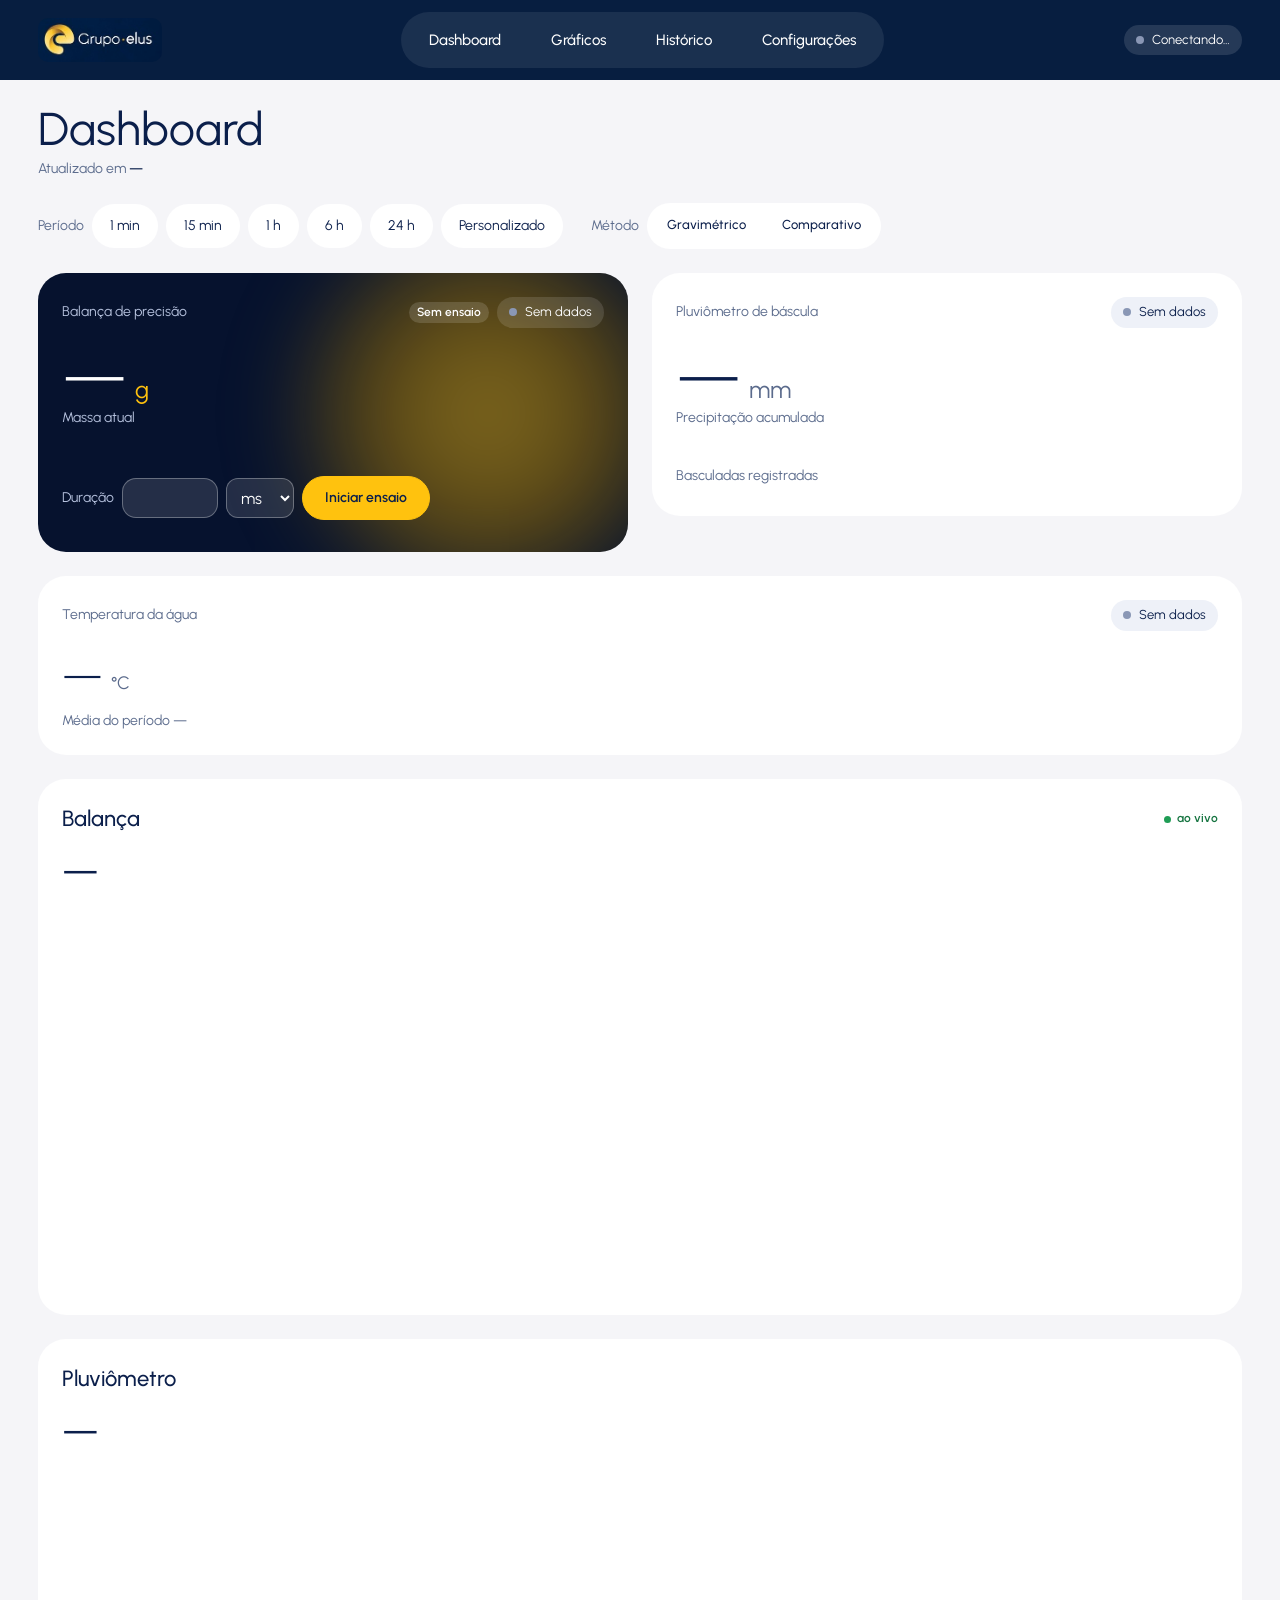
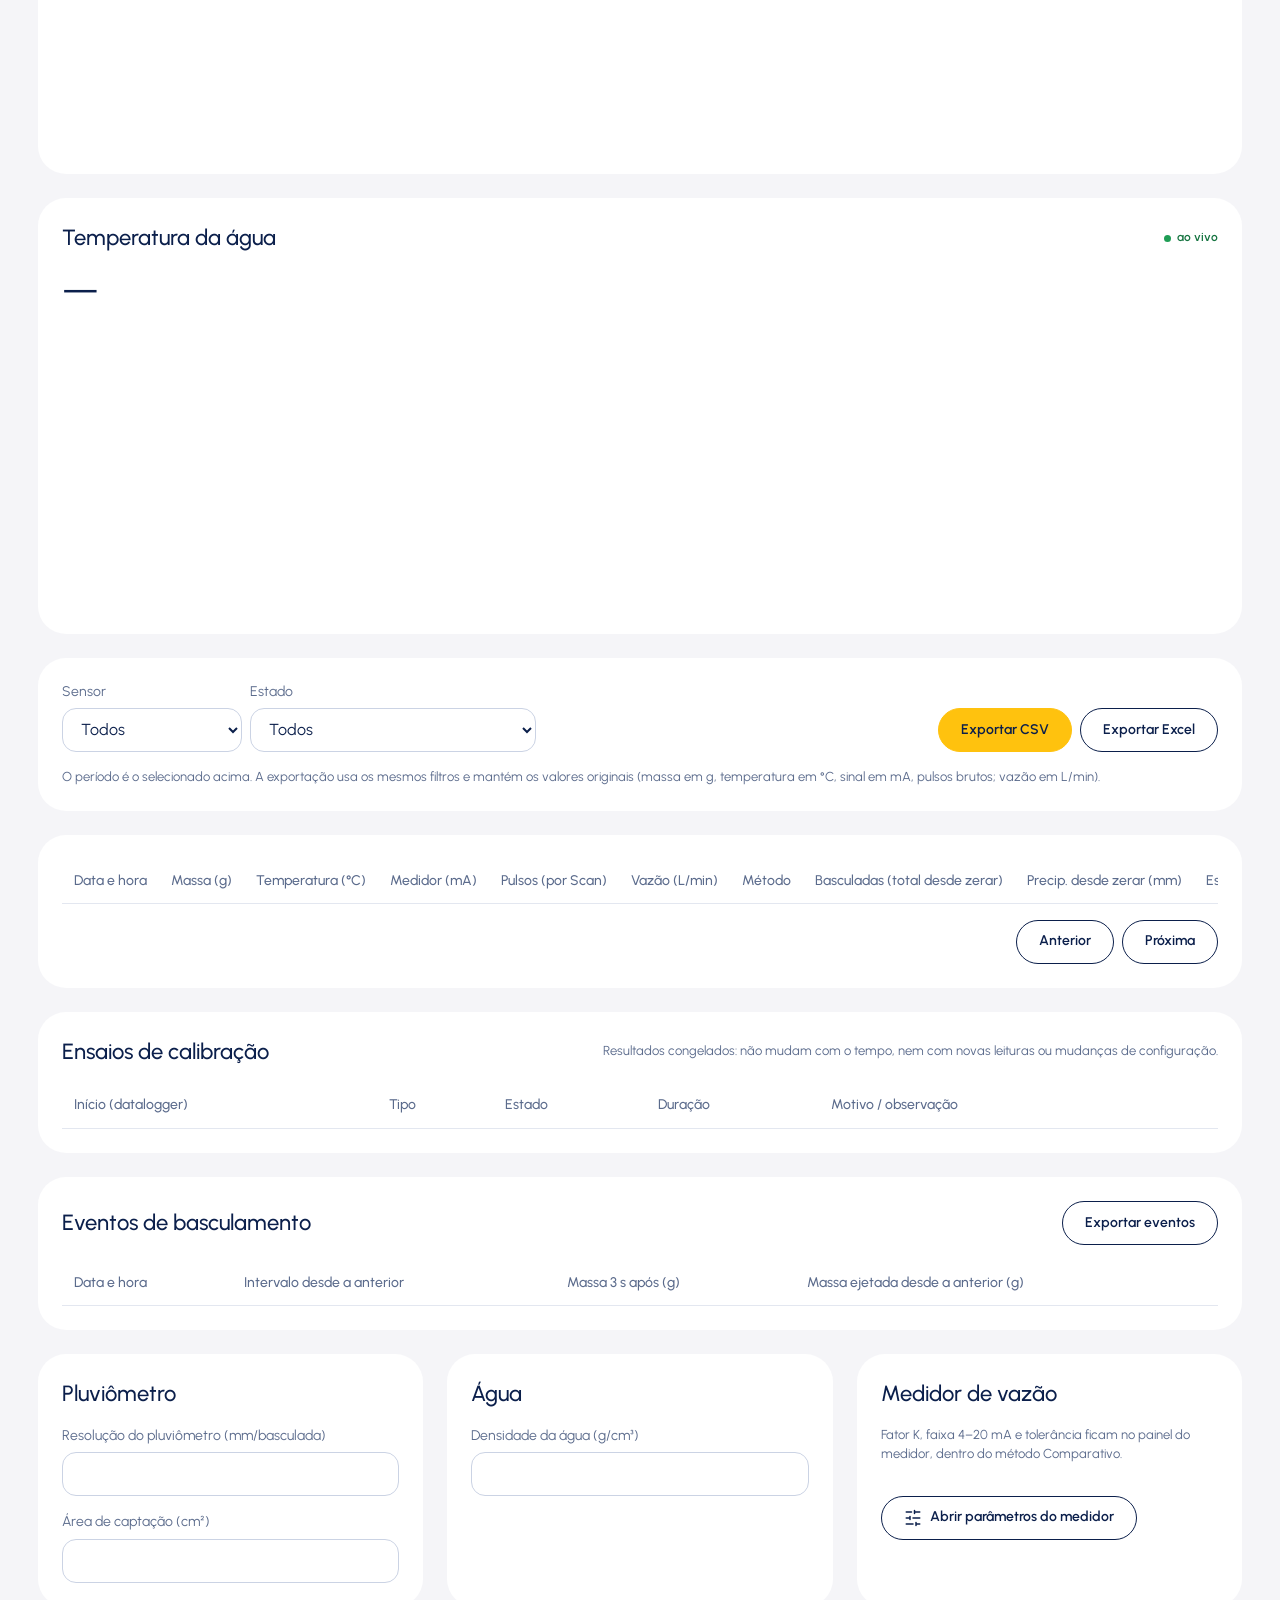
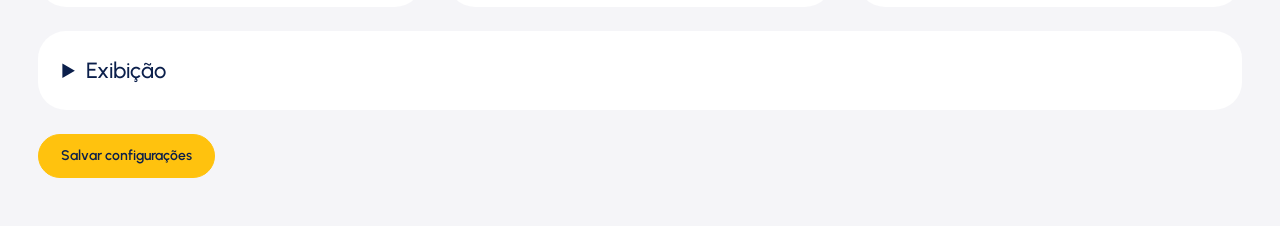
==== commit 65275b83: "Interface sobre a base do TI: tipografia original, card principal dinâmico, pulsos brutos como valor" ====
--- a/templates/index.html
+++ b/templates/index.html
@@ -8,8 +8,8 @@
 <link rel="apple-touch-icon" href="/static/img/icone-192.png">
 <link rel="manifest" href="/static/manifest.webmanifest">
 <title>Elus · Monitor de calibração de pluviômetros</title>
-<link rel="stylesheet" href="https://fonts.googleapis.com/css2?family=Urbanist:wght@400;500;600;700&family=IBM+Plex+Mono:wght@400;500&display=swap">
-<link rel="stylesheet" href="/static/app.css?v=2026.10.28">
+<link rel="stylesheet" href="https://fonts.googleapis.com/css2?family=Urbanist:wght@300;400;500;600&display=swap">
+<link rel="stylesheet" href="/static/app.css?v=2026.10.31">
 </head>
 <body data-method="grav">
 <a class="skip" href="#conteudo">Pular para o conteúdo</a>
@@ -31,7 +31,6 @@
 <main class="pg" id="conteudo" tabindex="-1">
 <div class="page-hd">
   <div><h1 id="title">Dashboard</h1><p class="page-sub">Atualizado em <b id="upd">—</b></p></div>
-  <span class="pill" id="real"><i class="dot"></i><span>Aguardando conexão</span></span>
 </div>
 <p class="warnbox" id="skew" hidden></p>
 
@@ -39,46 +38,48 @@
   <div class="grp" id="period"><span class="lbl" title="O período define a precipitação acumulada, a intensidade média, a média do período e os gráficos.">Período</span>
     <div class="chips"><button class="chip" data-r="1m">1 min</button><button class="chip" data-r="15m">15 min</button><button class="chip" data-r="1h">1 h</button><button class="chip" data-r="6h">6 h</button><button class="chip" data-r="24h">24 h</button><button class="chip" data-r="custom">Personalizado</button></div>
     <span class="grp" id="custom" hidden><label>Início<input type="datetime-local" id="c-from"></label><label>Fim<input type="datetime-local" id="c-to"></label><button class="btn y" id="c-apply">Aplicar</button></span></div>
-  <div class="grp" id="vm"><span class="lbl">Exibir</span>
-    <div class="seg sm" role="group" aria-label="Visualização dos resultados"><button data-x="precip">Precipitação</button><button data-x="flow">Vazão</button></div></div>
   <div class="grp" id="meth"><span class="lbl">Método</span>
-    <div class="seg sm" role="group" aria-label="Método de ensaio"><button data-m="grav">Gravimétrico</button><button data-m="comp">Comparativo</button></div>
-    <button class="btn ghost reveal" id="flow-params" aria-haspopup="dialog" aria-controls="fd"><svg class="ic" aria-hidden="true"><use href="#i-sliders"/></svg>Parâmetros do medidor</button></div>
+    <div class="seg sm" role="group" aria-label="Método de ensaio"><button data-m="grav">Gravimétrico</button><button data-m="comp">Comparativo</button></div></div>
 </div>
 
 <section id="v-dashboard" class="view">
  <div class="dash">
-  <article class="card hero" id="c-mass" aria-label="Balança de precisão MK30K1"><div class="glow" aria-hidden="true"></div>
-   <div class="card-hd"><div class="inst-id"><span class="eyebrow">Balança de precisão</span><span class="model">MK30K1 · referência gravimétrica</span></div><span class="meta"><span class="tag" id="bal-state">Sem ensaio</span><span class="pill" id="p-mass"><i class="dot"></i><span>Sem dados</span></span></span></div>
-   <div><div class="big"><span id="bal-val">—</span><small id="bal-unit">g</small></div><p class="lbl" id="bal-name">Massa atual</p></div>
+  <article class="card hero" id="c-mass" aria-label="Balança de precisão"><div class="glow" aria-hidden="true"></div>
+   <div class="card-hd"><span class="lbl">Balança de precisão</span><span class="meta"><span class="tag" id="bal-state">Sem ensaio</span><span class="pill" id="p-mass"><i class="dot"></i><span>Sem dados</span></span></span></div>
+   <div><div class="big" id="bal-big"><span id="bal-val">—</span><small id="bal-unit">g</small></div><p class="lbl" id="bal-name">Massa atual</p></div>
    <div class="bar" id="bal-bar" hidden><i></i></div>
    <div class="rg" id="bal-rows"></div>
    <div id="bal-notes"></div>
    <details class="more" id="bal-det" hidden><summary>Detalhes do ensaio</summary><div id="bal-det-body"></div></details>
-   <div class="grp go"><label class="inl" id="bal-dur-w">Duração<input type="number" id="bal-dur" min="10" max="21600" step="1" inputmode="numeric" aria-label="Duração do ensaio em segundos">s</label>
+   <div class="grp go" id="trial-ctl">
+    <label class="inl" id="bal-dur-w">Duração<input type="number" id="bal-dur" min="1" step="any" inputmode="decimal" aria-label="Duração do ensaio"><select id="bal-dur-u" aria-label="Unidade da duração"><option value="ms">ms</option><option value="s">s</option><option value="min">min</option></select></label>
     <button class="btn y" id="bal-go">Iniciar ensaio</button><span class="note" id="bal-msg" role="status"></span></div></article>
 
-  <article class="card inst" id="c-cor" aria-labelledby="cor-title" hidden>
+  <article class="card" id="c-cor" aria-labelledby="cor-title" hidden><div class="glow" aria-hidden="true"></div>
    <div class="card-hd">
-    <div class="inst-id"><span class="eyebrow" id="cor-title">Medidor de vazão</span><span class="model">Siemens SITRANS FM MAG 5000</span></div>
+    <span class="lbl" id="cor-title">Medidor de vazão</span>
     <div class="inst-tools">
+     <span class="tag" id="cor-state" hidden></span>
      <div class="method" id="flow-method" role="group" aria-label="Método de aquisição da vazão" aria-describedby="flow-mstate">
       <span class="thumb" aria-hidden="true"></span>
-      <button type="button" data-method="analog" aria-pressed="false">Analógico</button><button type="button" data-method="pulse" aria-pressed="false">Pulso</button>
+      <button type="button" data-method="analog" aria-pressed="false">Analógico</button><button type="button" data-method="pulse" aria-pressed="false">Pulsos</button>
      </div>
      <button type="button" class="icon-btn" id="flow-gear" aria-label="Parâmetros do medidor de vazão" aria-haspopup="dialog" aria-controls="fd"><svg class="ic" aria-hidden="true"><use href="#i-sliders"/></svg></button>
     </div>
    </div>
    <p class="mstate" id="flow-mstate" role="status" aria-live="polite"><i class="dot" aria-hidden="true"></i><span>Aguardando dados</span></p>
-   <div class="readout"><div class="big sm" id="cor-big"><span id="cor-val">—</span><small id="cor-unit">L/min</small></div><span class="pill" id="p-cor"><i class="dot"></i><span>Sem dados</span></span></div>
+   <div class="readout"><div><div class="big" id="cor-big"><span id="cor-val">—</span><small id="cor-unit">L/min</small></div><p class="lbl" id="cor-name">Vazão instantânea</p></div><span class="pill" id="p-cor"><i class="dot"></i><span>Sem dados</span></span></div>
+   <div class="bar" id="cor-bar" hidden><i></i></div>
+   <div class="rg" id="cor-rows"></div>
    <p class="signal" id="cor-sig"></p>
    <p class="note" id="cor-note"></p>
    <div class="xcheck" id="cor-x" hidden></div>
+   <details class="more" id="cor-det" hidden><summary>Detalhes do ensaio</summary><div id="cor-det-body"></div></details>
    <p class="lbl stat" id="cor-stats">Média do período —</p>
   </article>
 
   <article class="card" id="c-pluv" aria-label="Pluviômetro de báscula">
-   <div class="card-hd"><div class="inst-id"><span class="eyebrow">Pluviômetro de báscula</span><span class="model">contato seco em P1</span></div><span class="meta"><span class="tag" id="pl-state" hidden></span><span class="pill" id="p-tips"><i class="dot"></i><span>Sem dados</span></span></span></div>
+   <div class="card-hd"><span class="lbl">Pluviômetro de báscula</span><span class="meta"><span class="tag" id="pl-state" hidden></span><span class="pill" id="p-tips"><i class="dot"></i><span>Sem dados</span></span></span></div>
    <div><div class="big"><span id="pl-val">—</span><small id="pl-unit">mm</small><span class="tag warn" id="pl-tag" title="O período não está inteiramente coberto por dados." hidden>parcial</span></div><p class="lbl" id="pl-name">Precipitação acumulada</p></div>
    <div class="rg" id="pl-rows"></div>
    <p class="note" id="pl-note" hidden></p>
@@ -86,11 +87,12 @@
    <details class="more"><summary>Basculadas registradas</summary>
     <div class="rg"><div class="rk"><span>Total desde "Zerar contagem"</span><b id="tips-total">—</b></div><div class="rk"><span>Última basculada</span><b id="last-tip">—</b></div></div>
     <ol class="evlist" id="ev-list"></ol>
-    <p class="note">Massa ejetada = diferença da balança entre uma basculada e a anterior, lida 3 s depois de cada basculada para a água cair e a balança estabilizar (* = a basculada seguinte veio antes disso). Fica "—" quando a anterior tem mais de 10 min ou a massa diminuiu (tara). As barras alternam a cor porque as conchas se alternam; tons sistematicamente diferentes = um lado ejeta mais que o outro. Um pulso perdido inverte a alternância.</p>
+    <details class="more"><summary>Como ler esta lista</summary>
+     <p class="note">Massa ejetada = diferença da balança entre uma basculada e a anterior, lida 3 s depois de cada basculada para a água cair e a balança estabilizar (* = a basculada seguinte veio antes disso). Fica "—" quando a anterior tem mais de 10 min ou a massa diminuiu (tara). As barras alternam a cor porque as conchas se alternam; tons sistematicamente diferentes = um lado ejeta mais que o outro. Um pulso perdido inverte a alternância.</p></details>
     <div class="grp"><button class="btn" id="reset">Zerar contagem</button></div></details></article>
 
   <article class="card" id="c-temp" aria-label="Temperatura da água">
-   <div class="card-hd"><div class="inst-id"><span class="eyebrow">Temperatura da água</span><span class="model">termopar tipo T</span></div><span class="pill" id="p-temp"><i class="dot"></i><span>Sem dados</span></span></div>
+   <div class="card-hd"><span class="lbl">Temperatura da água</span><span class="pill" id="p-temp"><i class="dot"></i><span>Sem dados</span></span></div>
    <div class="temp-row"><div class="big sm"><span id="temp-val">—</span><small id="temp-unit">°C</small></div>
     <svg class="spark" viewBox="0 0 300 60" preserveAspectRatio="none" role="img" aria-label="Temperatura recente"><polyline id="spark" fill="none" stroke-width="2.5" stroke-linecap="round" stroke-linejoin="round" vector-effect="non-scaling-stroke" points=""/></svg></div>
    <p class="lbl" id="temp-stats">Média do período —</p></article>
@@ -110,11 +112,11 @@
 
 <section id="v-historico" class="view">
  <div class="card"><div class="grp filters">
-  <label>Sensor<select id="f-sensor"><option value="all">Todos</option><option value="mass">Balança</option><option value="temp">Termopar</option><option value="cor">Medidor de Vazão</option><option value="tips">Pluviômetro</option></select></label>
-  <label>Estado<select id="f-state"><option value="all">Todos</option><option value="ok">Válida</option><option value="no_comm">Sem comunicação</option><option value="invalid">Leitura inválida</option><option value="out_of_range">Fora da faixa (Medidor de Vazão)</option></select></label>
+  <label>Sensor<select id="f-sensor"><option value="all">Todos</option><option value="mass">Balança</option><option value="temp">Termopar</option><option value="cor">Medidor de vazão</option><option value="tips">Pluviômetro</option></select></label>
+  <label>Estado<select id="f-state"><option value="all">Todos</option><option value="ok">Válida</option><option value="no_comm">Sem comunicação</option><option value="invalid">Leitura inválida</option><option value="out_of_range">Fora da faixa (medidor de vazão)</option></select></label>
   <span class="spacer"></span><a class="btn y" id="x-csv" href="#">Exportar CSV</a><a class="btn" id="x-xlsx" href="#">Exportar Excel</a></div>
   <p class="note">O período é o selecionado acima. A exportação usa os mesmos filtros e mantém os valores originais (massa em g, temperatura em °C, sinal em mA, pulsos brutos; vazão em L/min).</p></div>
- <div class="card"><div class="scroll"><table id="h-table" data-s="all"><thead><tr><th>Data e hora</th><th data-c="mass">Massa (<span id="h-unit">g</span>)</th><th data-c="temp">Temperatura (<span id="h-tunit">°C</span>)</th><th data-c="cor">Medidor (mA)</th><th data-c="cor">Pulsos</th><th data-c="cor">Vazão (<span id="h-funit">L/min</span>)</th><th data-c="cor">Método</th><th data-c="tips">Basculadas (total desde zerar)</th><th data-c="tips">Precip. desde zerar (mm)</th><th>Estado</th></tr></thead><tbody id="h-body"></tbody><tfoot><tr id="h-foot"></tr></tfoot></table></div>
+ <div class="card"><div class="scroll"><table id="h-table" data-s="all"><thead><tr><th>Data e hora</th><th data-c="mass">Massa (<span id="h-unit">g</span>)</th><th data-c="temp">Temperatura (<span id="h-tunit">°C</span>)</th><th data-c="cor">Medidor (mA)</th><th data-c="cor">Pulsos (por Scan)</th><th data-c="cor">Vazão (<span id="h-funit">L/min</span>)</th><th data-c="cor">Método</th><th data-c="tips">Basculadas (total desde zerar)</th><th data-c="tips">Precip. desde zerar (mm)</th><th>Estado</th></tr></thead><tbody id="h-body"></tbody><tfoot><tr id="h-foot"></tr></tfoot></table></div>
   <div class="card-hd"><span class="note" id="h-count"></span><div class="meta"><button class="btn" id="h-prev">Anterior</button><button class="btn" id="h-next">Próxima</button></div></div></div>
  <div class="card"><div class="card-hd"><h2>Ensaios de calibração</h2><span class="note">Resultados congelados: não mudam com o tempo, nem com novas leituras ou mudanças de configuração.</span></div>
   <div class="scroll"><table style="min-width:760px"><thead><tr><th>Início (datalogger)</th><th>Tipo</th><th>Estado</th><th>Duração</th><th>Motivo / observação</th><th></th></tr></thead><tbody id="tr-hist"></tbody></table></div>
@@ -131,12 +133,13 @@
   <div class="card"><h2>Água</h2>
    <label>Densidade da água (g/cm³)<input type="text" inputmode="decimal" id="cf-dens"></label></div>
   <div class="card" id="cf-flow"><h2>Medidor de vazão</h2>
-   <p class="note">Fator K, faixa 4–20 mA e tolerância ficam no painel do medidor, dentro do Método Comparativo.</p>
+   <p class="note">Fator K, faixa 4–20 mA e tolerância ficam no painel do medidor, dentro do método Comparativo.</p>
    <div class="rg" id="cf-flow-sum"></div>
    <div class="grp"><button type="button" class="btn" id="cf-flow-open" aria-haspopup="dialog" aria-controls="fd"><svg class="ic" aria-hidden="true"><use href="#i-sliders"/></svg>Abrir parâmetros do medidor</button></div></div>
  </div>
  <details class="card more-card"><summary>Exibição</summary>
   <div class="cfg">
+   <label>Resultados do método gravimétrico<select id="cf-vmode"><option value="precip">Precipitação (mm, mm/h)</option><option value="flow">Vazão (volume e vazão equivalentes)</option></select></label>
    <label>Unidade de massa<select id="cf-unit"><option value="mg">mg (miligrama)</option><option value="g">g (grama)</option><option value="kg">kg (quilograma)</option><option value="lb">lb (libra)</option><option value="oz">oz (onça)</option></select></label>
    <label>Casas decimais da massa<input type="number" id="cf-md" min="0" max="6"></label>
    <label>Unidade de temperatura<select id="cf-tunit"><option value="C">°C (Celsius)</option><option value="F">°F (Fahrenheit)</option><option value="K">K (Kelvin)</option></select></label>
@@ -153,8 +156,8 @@
  <div class="scrim" data-close></div>
  <section class="drawer" role="dialog" aria-modal="true" aria-labelledby="fd-title" aria-describedby="fd-sub">
   <div class="dr-hd">
-   <div><p class="eyebrow">Método comparativo</p><h2 id="fd-title">Medidor de vazão</h2>
-    <p class="dr-sub" id="fd-sub">O datalogger mede os dois canais o tempo todo. Aqui se define como cada um vira vazão; a escolha do canal fica no card de Vazão.</p></div>
+   <div><p class="lbl">Método comparativo</p><h2 id="fd-title">Medidor de vazão</h2>
+    <p class="dr-sub" id="fd-sub">O datalogger mede os dois canais o tempo todo. Aqui se define como cada um vira vazão; a escolha do canal fica no card do medidor.</p></div>
    <button type="button" class="icon-btn" data-close aria-label="Fechar o painel"><svg class="ic" aria-hidden="true"><use href="#i-x"/></svg></button>
   </div>
   <p class="banner warn" id="fd-trial" hidden><svg class="ic" aria-hidden="true"><use href="#i-lock"/></svg><span>Ensaio em andamento: o que for salvo agora vale para a leitura ao vivo. O ensaio usa os parâmetros congelados no início.</span></p>
@@ -169,7 +172,7 @@
     <div class="field">
      <label for="fk-val">Fator K</label>
      <div class="combo"><input type="text" id="fk-val" inputmode="decimal" autocomplete="off" aria-describedby="fk-help fk-err"><select id="fk-unit" aria-label="Unidade do fator K"><option>pulsos/L</option><option>pulsos/m³</option><option>L/pulso</option><option>mL/pulso</option></select></div>
-     <p class="help" id="fk-help">O valor configurado na saída de pulsos do MAG 5000: volume por pulso, ou f<sub>max</sub> ÷ Q<sub>max</sub> (em L/s) no modo frequência. Não existe K padrão; vazio = vazão por pulsos indisponível.</p>
+     <p class="help" id="fk-help">O valor configurado na saída de pulsos do medidor: volume por pulso, ou f<sub>max</sub> ÷ Q<sub>max</sub> (em L/s) no modo frequência. Não existe K padrão; vazio = vazão por pulsos indisponível. A contagem bruta é mostrada mesmo sem K.</p>
      <p class="err" id="fk-err" hidden></p>
     </div>
     <dl class="derived" id="fk-derived"></dl>
@@ -180,7 +183,7 @@
      <div class="field"><label for="fa-q20">Vazão em 20 mA</label><input type="text" id="fa-q20" inputmode="decimal" autocomplete="off" aria-describedby="fa-err"></div>
     </div>
     <div class="field"><label for="fa-unit">Unidade da faixa</label><select id="fa-unit"><optgroup label="Volumétrica"><option>L/min</option><option>L/h</option><option>mL/min</option><option>mL/s</option><option>m³/h</option><option>m³/s</option><option>m³/min</option></optgroup><optgroup label="Mássica"><option>kg/h</option><option>kg/s</option></optgroup></select>
-     <p class="help">A faixa deve ser a mesma do transmissor (Q<sub>max</sub> do MAG 5000 = vazão em 20 mA).</p></div>
+     <p class="help">A faixa deve ser a mesma do transmissor (Q<sub>max</sub> do medidor = vazão em 20 mA).</p></div>
     <p class="err" id="fa-err" hidden></p>
     <div class="field"><label for="fa-tol">Tolerância nos limites de 4 e 20 mA (mA)</label><input type="text" id="fa-tol" inputmode="decimal" autocomplete="off" aria-describedby="fa-tol-help fa-tol-err">
      <p class="help" id="fa-tol-help">Dentro dela, a vazão fica presa ao limite (sem extrapolar) e a leitura é marcada “no limite”. Fora dela, nenhuma vazão é calculada. Abaixo de 3,6 mA é falha do sinal. De 0 a 0,2 mA.</p>
@@ -192,10 +195,10 @@
     <div class="callout">
      <p><b>Ligação dos pulsos: confirmar antes de ligar.</b> Nada aqui foi validado no equipamento.</p>
      <ul>
-      <li>Saída digital do MAG 5000 no modo <b>passivo</b> (3–30 V, carga 200 Ω–10 kΩ). O modo ativo (24 V) passa dos ±20 V da entrada do CR1000Xe.</li>
-      <li>Pull-up externo dentro da faixa de carga (ex.: 1–4,7 kΩ para o 5 V do CR1000Xe) e comum da saída no G.</li>
-      <li>Terminais 56/57/58 segundo o manual: confirmar a função de cada um no diagrama da unidade.</li>
-      <li>O corte de vazão baixa do MAG zera as duas saídas abaixo de 0–9,9 % do Q<sub>max</sub>.</li>
+      <li>Saída digital do medidor no modo <b>passivo</b> (3–30 V, carga 200 Ω–10 kΩ). O modo ativo (24 V) passa dos ±20 V da entrada do datalogger.</li>
+      <li>Pull-up externo dentro da faixa de carga (ex.: 1–4,7 kΩ para o 5 V do datalogger) e comum da saída no G.</li>
+      <li>Terminais da saída digital segundo o manual do medidor: confirmar a função de cada um no diagrama da unidade.</li>
+      <li>O corte de vazão baixa do medidor zera as duas saídas abaixo de 0–9,9 % do Q<sub>max</sub>.</li>
      </ul>
     </div>
    </div>
@@ -216,11 +219,11 @@
 
 <script src="/static/vendor/chart.umd.js"></script>
 <script src="/static/vendor/socket.io.min.js"></script>
-<script src="/static/js/util.js?v=2026.10.28"></script>
-<script src="/static/js/api.js?v=2026.10.28"></script>
-<script src="/static/js/charts.js?v=2026.10.28"></script>
-<script src="/static/js/trials.js?v=2026.10.28"></script>
-<script src="/static/js/flow.js?v=2026.10.28"></script>
-<script src="/static/js/app.js?v=2026.10.28"></script>
+<script src="/static/js/util.js?v=2026.10.31"></script>
+<script src="/static/js/api.js?v=2026.10.31"></script>
+<script src="/static/js/charts.js?v=2026.10.31"></script>
+<script src="/static/js/trials.js?v=2026.10.31"></script>
+<script src="/static/js/flow.js?v=2026.10.31"></script>
+<script src="/static/js/app.js?v=2026.10.31"></script>
 </body>
 </html>
--- a/static/app.css
+++ b/static/app.css
@@ -1,195 +1,198 @@
-/* Elus · Monitor de calibração. Identidade: azul-escuro da marca + amarelo como acento único; Urbanist para a interface,
-   IBM Plex Mono para sinais brutos (mA, pulsos, Hz). Cor de estado (ok/aviso/erro) sempre acompanhada de texto. */
+/* Elus · Monitor de calibração. Identidade original (backup de 22/10): Urbanist 300–600, azul-escuro da marca, amarelo como único
+   acento, cards de 28 px sem borda nem sombra, pílulas. Estrutura e acessibilidade da revisão do TI (28/10) mantidas:
+   seletor do método, painel de parâmetros, estados com texto, foco visível, redução de movimento. */
 :root{
-  --navy-900:#071E40;--navy-800:#0B1F4B;--navy-700:#16305F;--navy-600:#2F4273;
-  --ink:#0B1F4B;--ink-2:#34466F;--muted:#5B6B8C;--faint:#8A97B5;
-  --bg:#F2F4F8;--surface:#FFFFFF;--surface-2:#F6F7FA;--line:#E1E6EF;--line-2:#ECEFF5;
-  --yellow:#FFC20E;--yellow-ink:#6B4A00;--yellow-soft:#FFF5D6;
-  --ok:#14733F;--ok-bg:#E2F3E9;--ok-dot:#1F9D55;
-  --warn:#7A5200;--warn-bg:#FFF1C9;--warn-dot:#E0A100;
-  --err:#B3261E;--err-bg:#FCE3E0;--err-dot:#D93025;
-  --info:#2F6FB0;--info-bg:#E5EEF9;
-  --r-lg:20px;--r-md:14px;--r-sm:10px;--r-pill:999px;
-  --sh-1:0 1px 2px rgba(11,31,75,.05),0 1px 1px rgba(11,31,75,.03);
-  --sh-2:0 18px 48px rgba(7,30,64,.18);
+  --navy:#0B1F4B;--logo:#071E40;--hero:#06122E;--yellow:#FFC20E;--muted:#5B6B8C;--faint:#8A97B5;--bg:#F5F5F8;
+  --surface:#FFFFFF;--surface-2:#F5F5F8;--line:#E3E7F0;--line-2:#EEF1F8;--ink-2:#34466F;
+  --yellow-ink:#6B4A00;--yellow-soft:#FFF4D6;
+  --ok:#14733F;--ok-bg:#DDF3E6;--ok-dot:#1F9D55;--warn:#7A5200;--warn-bg:#FFF0C2;--warn-dot:#E0A100;--err:#B3261E;--err-bg:#FBE0DD;--err-dot:#D93025;
+  --info:#2F6FB0;--hero-muted:#B8C4E0;
+  --r-card:28px;--r-kv:20px;--r-field:14px;--r-sm:12px;--r-pill:999px;
+  --sh-drawer:0 18px 48px rgba(7,30,64,.18);
   --dur-1:120ms;--dur-2:200ms;--dur-3:260ms;--ease:cubic-bezier(.22,1,.36,1);--ease-in:cubic-bezier(.4,0,1,1);
-  --f-ui:'Urbanist',system-ui,-apple-system,'Segoe UI',sans-serif;--f-mono:'IBM Plex Mono',ui-monospace,'Cascadia Mono',Consolas,monospace;
-  --gut:max(clamp(16px,3vw,40px),env(safe-area-inset-left,0px));
+  --f-ui:'Urbanist',system-ui,sans-serif;
+  --gut:max(clamp(16px,3vw,48px),env(safe-area-inset-left,0px));
 }
 *{box-sizing:border-box}
 html{-webkit-tap-highlight-color:transparent;-webkit-text-size-adjust:100%}
-body{margin:0;background:var(--bg);color:var(--ink);font-family:var(--f-ui);font-size:15px;line-height:1.45}
+body{margin:0;background:var(--bg);color:var(--navy);font-family:var(--f-ui);font-size:15px;line-height:1.45}
 a{color:inherit;text-decoration:none}[hidden]{display:none!important}
 button,.chip,.btn,.nav button,.seg button{user-select:none;-webkit-user-select:none;touch-action:manipulation}
+::selection{background:var(--yellow);color:var(--navy)}
 :focus-visible{outline:3px solid var(--yellow);outline-offset:2px;border-radius:6px}
 .sprite{position:absolute;width:0;height:0;overflow:hidden}
 .ic{width:18px;height:18px;flex:none;fill:none;stroke:currentColor;stroke-width:2;stroke-linecap:round;stroke-linejoin:round}
-.skip{position:absolute;left:12px;top:-60px;z-index:100;background:var(--yellow);color:var(--navy-800);padding:10px 16px;border-radius:var(--r-sm);font-weight:600;transition:top var(--dur-2) var(--ease)}
+.skip{position:absolute;left:12px;top:-60px;z-index:100;background:var(--yellow);color:var(--navy);padding:10px 16px;border-radius:var(--r-sm);font-weight:600;transition:top var(--dur-2) var(--ease)}
 .skip:focus{top:12px}
 
 /* ---------- topo: o fundo é a cor da logo, para a imagem original encaixar sem emenda ---------- */
-.topbar{background:var(--navy-900);color:#fff;padding-top:env(safe-area-inset-top,0px)}
-.top{max-width:1600px;margin:0 auto;padding:10px var(--gut);display:flex;flex-wrap:wrap;align-items:center;justify-content:space-between;gap:12px 16px}
-.brand img{display:block;height:42px;width:auto;border-radius:10px}
-.nav{display:flex;flex-wrap:wrap;gap:4px;background:rgba(255,255,255,.07);padding:4px;border-radius:var(--r-pill)}
-.nav button{border:0;background:none;font:inherit;cursor:pointer;min-height:40px;padding:0 18px;border-radius:var(--r-pill);color:#D9E1F2;font-size:14.5px;font-weight:500;transition:background-color var(--dur-1),color var(--dur-1)}
-.nav button:hover{color:#fff;background:rgba(255,255,255,.08)}
-.nav button.on{background:var(--yellow);color:var(--navy-800);font-weight:600}
-.topbar .pill{background:rgba(255,255,255,.10);color:#fff}
+.topbar{background:var(--logo);color:#fff;padding-top:env(safe-area-inset-top,0px)}
+.top{max-width:1600px;margin:0 auto;padding:12px var(--gut);display:flex;flex-wrap:wrap;align-items:center;justify-content:space-between;gap:12px 16px}
+.brand img{display:block;height:44px;width:auto;border-radius:10px}
+.nav{display:flex;flex-wrap:wrap;gap:6px;background:rgba(255,255,255,.08);padding:6px;border-radius:var(--r-pill)}
+.nav button{border:0;background:none;font:inherit;cursor:pointer;padding:12px 22px;border-radius:var(--r-pill);color:#fff;font-size:15px;font-weight:500;line-height:20px;transition:background-color var(--dur-1),color var(--dur-1)}
+.nav button:hover{background:rgba(255,255,255,.08)}
+.nav button.on{background:var(--yellow);color:var(--navy)}
+.topbar .pill{background:rgba(255,255,255,.12);color:#fff}
 
 /* ---------- página ---------- */
-.pg{max-width:1600px;margin:0 auto;min-height:100vh;padding:22px var(--gut) calc(48px + env(safe-area-inset-bottom,0px));display:flex;flex-direction:column;gap:18px;outline:none}
-.view{display:flex;flex-direction:column;gap:20px}
-.page-hd{display:flex;flex-wrap:wrap;align-items:flex-end;justify-content:space-between;gap:12px}
-h1{font-size:30px;font-weight:600;margin:0;letter-spacing:-.01em}
-h2{font-size:18px;font-weight:600;margin:0}
+.pg{max-width:1600px;margin:0 auto;min-height:100vh;padding:24px var(--gut) calc(48px + env(safe-area-inset-bottom,0px));display:flex;flex-direction:column;gap:24px;outline:none}
+.view{display:flex;flex-direction:column;gap:24px}
+.page-hd{display:flex;flex-wrap:wrap;align-items:center;justify-content:space-between;gap:16px}
+h1{font-size:46px;font-weight:400;margin:0;line-height:1.1}
+h2{font-size:22px;font-weight:500;margin:0}
 h3{font-size:16px;font-weight:600;margin:0 0 10px}
-.page-sub{margin:2px 0 0;color:var(--muted);font-size:14px}.page-sub b{color:var(--ink-2);font-weight:600;font-variant-numeric:tabular-nums}
+.page-sub{margin:4px 0 0;color:var(--muted);font-size:14px}.page-sub b{color:var(--navy);font-weight:500;font-variant-numeric:tabular-nums}
 .beat{display:inline-block;width:7px;height:7px;border-radius:50%;background:var(--ok-dot);margin-left:6px;vertical-align:middle;opacity:.35}
 .beat.on{animation:beat 700ms var(--ease)}
 @keyframes beat{0%{opacity:1;transform:scale(1.4)}100%{opacity:.35;transform:scale(1)}}
-.lbl,.note{font-size:14px;color:var(--muted);margin:0}.note{font-size:13px}.note.err{color:var(--err)}
+.lbl,.note{font-size:14px;color:var(--muted);margin:0}.note{font-size:13px}.note.err{color:var(--err)}.note.warn{color:var(--warn)}.note.ok{color:var(--ok)}
 .sub{font-size:12.5px;color:var(--muted)}
 .meta,.grp{display:flex;flex-wrap:wrap;align-items:center;gap:8px}
-.warnbox{background:var(--warn-bg);color:var(--warn);border-radius:var(--r-sm);padding:10px 14px;margin:0;font-size:14px}
-
-/* ---------- barra de controles ---------- */
-.ctrl{display:flex;flex-wrap:wrap;align-items:center;gap:10px 26px;background:var(--surface);border:1px solid var(--line);border-radius:var(--r-lg);padding:10px 14px;box-shadow:var(--sh-1)}
-.ctrl .lbl{font-size:12px;font-weight:600;letter-spacing:.06em;text-transform:uppercase;color:var(--faint)}
-.chips{display:flex;flex-wrap:wrap;gap:4px}
-.chip{border:0;font:inherit;cursor:pointer;min-height:36px;padding:0 14px;border-radius:var(--r-pill);background:transparent;font-size:14px;color:var(--ink-2);transition:background-color var(--dur-1),color var(--dur-1)}
-.chip:hover{background:var(--surface-2)}.chip.on{background:var(--yellow);color:var(--navy-800);font-weight:600}
-.seg{display:inline-flex;background:var(--surface-2);border:1px solid var(--line);border-radius:var(--r-pill);padding:3px;gap:2px}
-.seg button{border:0;background:none;font:inherit;cursor:pointer;min-height:40px;padding:0 18px;border-radius:var(--r-pill);color:var(--ink-2);font-size:14px;font-weight:500;transition:background-color var(--dur-2) var(--ease),color var(--dur-2)}
-.seg button.on{background:var(--navy-800);color:#fff}
-.seg.sm button{min-height:34px;padding:0 14px;font-size:13.5px}
-.reveal{animation:reveal var(--dur-3) var(--ease)}
-body:not([data-method=comp]) #flow-params{display:none}
-@keyframes reveal{from{opacity:0;transform:translateX(-6px)}to{opacity:1;transform:none}}
+.warnbox{background:var(--warn-bg);color:var(--warn);border-radius:var(--r-field);padding:10px 14px;margin:0;font-size:14px}
+
+/* ---------- barra de controles (sem caixa, como na identidade original) ---------- */
+.ctrl{display:flex;flex-wrap:wrap;align-items:center;gap:12px 28px}
+.ctrl .lbl{font-size:14px}
+.chips{display:flex;flex-wrap:wrap;gap:8px}
+.chip{border:0;font:inherit;cursor:pointer;min-height:44px;padding:0 18px;border-radius:var(--r-pill);background:var(--surface);font-size:14px;color:var(--navy);line-height:20px;transition:background-color var(--dur-1),color var(--dur-1),transform var(--dur-1) var(--ease)}
+.chip:hover{background:#FFF6D1}.chip.on{background:var(--yellow);font-weight:600}
+.seg{display:inline-flex;background:var(--surface);border-radius:var(--r-pill);padding:4px;gap:4px}
+.seg button{border:0;background:none;font:inherit;cursor:pointer;min-height:44px;padding:0 20px;border-radius:var(--r-pill);color:var(--navy);font-size:14px;font-weight:500;transition:background-color var(--dur-2) var(--ease),color var(--dur-2)}
+.seg button:hover:not(.on):not(:disabled){background:var(--surface-2)}
+.seg button.on{background:var(--navy);color:#fff}
+.seg button:disabled{opacity:.5;cursor:not-allowed}
+.seg.sm button{min-height:38px;padding:0 16px;font-size:13px}
 
 /* ---------- botões ---------- */
-.btn{display:inline-flex;align-items:center;gap:8px;cursor:pointer;min-height:42px;padding:0 20px;border-radius:var(--r-pill);border:1px solid var(--line);background:var(--surface);color:var(--ink);font:inherit;font-size:14px;font-weight:600;transition:background-color var(--dur-1),border-color var(--dur-1),transform var(--dur-1) var(--ease)}
-.btn:hover{border-color:var(--faint)}
-.btn.y{background:var(--yellow);border-color:var(--yellow);color:var(--navy-800)}.btn.y:hover{background:#FFCB33}
+.btn{display:inline-flex;align-items:center;gap:8px;cursor:pointer;min-height:44px;padding:0 22px;border-radius:var(--r-pill);border:1px solid var(--navy);background:var(--surface);color:var(--navy);font:inherit;font-size:14px;font-weight:600;transition:background-color var(--dur-1),border-color var(--dur-1),color var(--dur-1),transform var(--dur-1) var(--ease)}
+.btn:hover{background:var(--surface-2)}
+.btn.y{background:var(--yellow);border-color:var(--yellow)}.btn.y:hover{background:#FFCB33;border-color:#FFCB33}
 .btn.ghost{background:transparent;border-color:transparent;color:var(--ink-2)}.btn.ghost:hover{background:var(--surface-2)}
-.btn.sm{min-height:34px;padding:0 14px;font-size:13px}
-.btn.stop{background:var(--err);border-color:var(--err);color:#fff}
+.btn.sm{min-height:36px;padding:0 14px;font-size:13px}
+.btn.stop{background:var(--err);border-color:var(--err);color:#fff}.btn.stop:hover{background:#9E1F18;border-color:#9E1F18}
 .btn:disabled{opacity:.45;cursor:not-allowed}
-button:active:not(:disabled),.chip:active,.btn:active{transform:scale(.97)}
+button:active:not(:disabled),.chip:active,.btn:active:not(:disabled){transform:scale(.97)}
 .icon-btn{display:inline-grid;place-items:center;width:40px;height:40px;border-radius:50%;border:1px solid var(--line);background:var(--surface);color:var(--ink-2);cursor:pointer;flex:none;transition:background-color var(--dur-1),color var(--dur-1),border-color var(--dur-1)}
-.icon-btn:hover{background:var(--surface-2);color:var(--ink);border-color:var(--faint)}
-
-/* ---------- cards ---------- */
-.dash{display:grid;gap:20px;grid-template-columns:repeat(2,minmax(0,1fr));grid-template-areas:"bal pluv" "temp temp";align-items:start}
-body[data-method=comp] .dash{grid-template-areas:"bal flow" "temp pluv"}
+.icon-btn:hover{background:var(--surface-2);color:var(--navy);border-color:var(--faint)}
+.hero .icon-btn{background:rgba(255,255,255,.1);border-color:rgba(255,255,255,.22);color:#fff}.hero .icon-btn:hover{background:rgba(255,255,255,.18)}
+
+/* ---------- cards: grade do dashboard muda com o método (card principal = hero) ---------- */
+.dash{display:grid;gap:24px;grid-template-columns:repeat(2,minmax(0,1fr));grid-template-areas:"bal pluv" "temp temp";align-items:start}
+body[data-method=comp] .dash{grid-template-areas:"flow pluv" "temp temp"}
 #c-mass{grid-area:bal}#c-pluv{grid-area:pluv}#c-cor{grid-area:flow}#c-temp{grid-area:temp}
-.card{position:relative;background:var(--surface);border:1px solid var(--line);border-radius:var(--r-lg);padding:22px;display:flex;flex-direction:column;gap:14px;min-width:0;box-shadow:var(--sh-1)}
-.card-hd{display:flex;flex-wrap:wrap;align-items:flex-start;justify-content:space-between;gap:10px 16px}
-.inst-id{display:flex;flex-direction:column;gap:2px;min-width:0}
-.eyebrow{font-size:12px;font-weight:700;letter-spacing:.08em;text-transform:uppercase;color:var(--muted)}
-.model{font-size:15px;color:var(--ink-2);font-weight:500}
-.card.hero{background:var(--navy-900);border-color:var(--navy-900);color:#fff;overflow:hidden;justify-content:space-between}
-.glow{display:none;position:absolute;right:-90px;top:-90px;width:440px;height:440px;border-radius:50%;background:radial-gradient(circle,#FFC20E 0%,#A87A00 38%,rgba(7,30,64,0) 70%);filter:blur(38px);opacity:.42;pointer-events:none}
+.card{position:relative;background:var(--surface);border-radius:var(--r-card);padding:24px;display:flex;flex-direction:column;gap:16px;min-width:0}
+.card-hd{display:flex;flex-wrap:wrap;align-items:center;justify-content:space-between;gap:10px 16px}
+.inst-id{display:flex;align-items:center;gap:10px;min-width:0}
+.card.hero{background:var(--hero);color:#fff;overflow:hidden;justify-content:space-between}
+.glow{display:none;position:absolute;right:-80px;top:-80px;width:440px;height:440px;border-radius:50%;background:radial-gradient(circle,#FFC20E 0%,#A87A00 38%,rgba(6,18,46,0) 70%);filter:blur(36px);opacity:.5;pointer-events:none}
 .hero .glow{display:block}.hero>:not(.glow){position:relative}
-.hero .eyebrow{color:#9FB0D6}.hero .model{color:#E6ECF8}
-.hero .lbl,.hero .note{color:#B8C4E0}.hero .note.err{color:#FF9C94}
-.big{font-size:clamp(44px,4.6vw,64px);line-height:1;font-weight:300;font-variant-numeric:tabular-nums;letter-spacing:-.01em;overflow-wrap:anywhere}
-.big small{font-size:20px;margin-left:8px;color:var(--muted);font-weight:500;letter-spacing:0}
+.hero .lbl,.hero .note,.hero .sub{color:var(--hero-muted)}.hero .note.err{color:#FF9C94}.hero .note.warn{color:#FFD76A}.hero .note.ok{color:#6EE7A0}
+.card.swap{animation:swap var(--dur-3) var(--ease)}
+@keyframes swap{from{opacity:0;transform:translateY(6px)}to{opacity:1;transform:none}}
+.big{font-size:64px;line-height:1;font-weight:300;font-variant-numeric:tabular-nums;overflow-wrap:anywhere}
+.big small{font-size:24px;margin-left:8px;color:var(--muted);font-weight:400}
 .hero .big small{color:var(--yellow)}
-.big.sm{font-size:clamp(36px,3.4vw,46px)}.big.sm small{font-size:17px}
-.big.txt{font-size:clamp(20px,2.2vw,26px);line-height:1.2;font-weight:500}
+.big.sm{font-size:40px}.big.sm small{font-size:18px}
+.big.txt{font-size:clamp(22px,3vw,32px);line-height:1.15;font-weight:400}
 .big .tag{margin-left:10px;font-size:12px}
-body.stale-data .big{opacity:.5}
-.pill{display:inline-flex;align-items:center;gap:7px;font-size:12.5px;font-weight:500;padding:5px 11px;border-radius:var(--r-pill);background:var(--surface-2);color:var(--ink-2);white-space:nowrap;transition:background-color var(--dur-2),color var(--dur-2)}
+.big.tick{animation:tick var(--dur-3) var(--ease)}
+@keyframes tick{from{opacity:.55}to{opacity:1}}
+body.stale-data .big{opacity:.55}
+.pill{display:inline-flex;align-items:center;gap:8px;font-size:13px;padding:6px 12px;border-radius:var(--r-pill);background:var(--line-2);color:var(--navy);white-space:nowrap;transition:background-color var(--dur-2),color var(--dur-2)}
 .hero .pill{background:rgba(255,255,255,.12);color:#fff}
-.dot{width:8px;height:8px;border-radius:50%;background:var(--faint);flex:none}
+.dot{width:8px;height:8px;border-radius:50%;background:var(--faint);flex:none;transition:background-color var(--dur-2)}
 .pill.ok .dot,#conn.ok .dot{background:var(--ok-dot)}.pill.warn .dot{background:var(--warn-dot)}.pill.err .dot{background:var(--err-dot)}
-.tag{display:inline-block;font-size:12px;font-weight:600;padding:2px 9px;border-radius:var(--r-pill);background:var(--surface-2);color:var(--ink-2);vertical-align:middle}
+.tag{display:inline-block;font-size:12px;font-weight:600;padding:2px 8px;border-radius:var(--r-pill);background:var(--line-2);color:var(--navy);vertical-align:middle}
 .tag.ok{background:var(--ok-bg);color:var(--ok)}.tag.warn{background:var(--warn-bg);color:var(--warn)}.tag.err{background:var(--err-bg);color:var(--err)}
 .hero .tag{background:rgba(255,255,255,.14);color:#fff}
 .ok{color:var(--ok)}.warn{color:var(--warn)}.err{color:var(--err)}
-.rg{display:grid;gap:8px;grid-template-columns:repeat(auto-fit,minmax(180px,1fr))}
-.rk{background:var(--surface-2);border-radius:12px;padding:8px 11px;display:flex;flex-direction:column;gap:2px;min-width:0}
-.hero .rk{background:rgba(255,255,255,.07)}
-.rk span{font-size:12px;color:var(--muted)}.hero .rk span{color:#B8C4E0}
-.rk b{font-size:16.5px;font-weight:600;font-variant-numeric:tabular-nums}.rk i{font-style:normal;font-size:12px;opacity:.7;font-weight:500}
-em.t-p,em.t-f,em.t-r{font-style:normal;font-size:11px;font-weight:600;padding:1px 6px;border-radius:var(--r-pill);margin-left:4px}
-em.t-p{background:var(--warn-bg);color:var(--warn)}em.t-f{background:#DDE6FA;color:var(--navy-800)}em.t-r{background:#E6DDFA;color:#4A2A8A}
+.rg{display:grid;gap:8px;grid-template-columns:repeat(auto-fit,minmax(190px,1fr))}
+.rk{background:rgba(120,135,170,.12);border-radius:var(--r-sm);padding:8px 10px;display:flex;flex-direction:column;gap:2px;min-width:0}
+.rk span{font-size:12px;color:var(--muted)}.hero .rk span{color:var(--hero-muted)}
+.rk b{font-size:17px;font-weight:500;font-variant-numeric:tabular-nums}.rk i{font-style:normal;font-size:12px;opacity:.7}
+em.t-p,em.t-f,em.t-r,em.t-c{font-style:normal;font-size:11px;font-weight:600;padding:1px 6px;border-radius:var(--r-pill);margin-left:4px}
+em.t-p{background:var(--warn-bg);color:var(--warn)}em.t-f{background:#DDE6FA;color:var(--navy)}em.t-r{background:#E6DDFA;color:#4A2A8A}em.t-c{background:#DDF0FA;color:#1F4E7A}
 .hero .lbl b.ok{color:#6EE7A0}.hero .lbl b.warn{color:#FFD76A}.hero .lbl b.err{color:#FF9C94}
-.bar{height:6px;border-radius:var(--r-pill);background:rgba(120,135,170,.25);overflow:hidden}.bar i{display:block;height:100%;background:var(--yellow);transition:width 600ms linear}
-.inl{display:flex;flex-direction:row;align-items:center;gap:8px;font-size:14px}.inl input{width:96px;min-height:40px}
-.hero .inl{color:#B8C4E0}.hero .inl input{background:rgba(255,255,255,.1);color:#fff;border-color:rgba(255,255,255,.28)}
-.go{margin-top:auto}
+.bar{height:8px;border-radius:var(--r-pill);background:rgba(120,135,170,.25);overflow:hidden}.bar i{display:block;height:100%;background:var(--yellow);transition:width 600ms linear}
+.inl{display:flex;flex-direction:row;align-items:center;gap:8px;font-size:14px;color:var(--muted)}.inl input{width:96px;min-height:40px}.inl select{min-height:40px;padding:0 10px;border-radius:var(--r-sm)}
+.hero .inl{color:var(--hero-muted)}.hero .inl input,.hero .inl select{background:rgba(255,255,255,.12);color:#fff;border-color:rgba(255,255,255,.3)}.hero .inl select option{color:var(--navy)}
+.go{margin-top:auto}#trial-ctl .note{flex-basis:100%}
 details.more summary{cursor:pointer;font-size:14px;color:var(--muted);min-height:32px;display:flex;align-items:center}
-details.more[open]>summary{margin-bottom:8px}.hero details.more summary{color:#B8C4E0}
+details.more[open]>summary{margin-bottom:8px}.hero details.more summary{color:var(--hero-muted)}
 details.more>div,details.more>.rg{margin-bottom:10px}
-.sec{font-size:12px;font-weight:700;text-transform:uppercase;letter-spacing:.05em;margin:10px 0 6px}
+.sec{font-size:12px;font-weight:600;text-transform:uppercase;letter-spacing:.04em;margin:10px 0 6px}
 .temp-row{display:flex;flex-wrap:wrap;align-items:flex-end;gap:12px 24px}
-.spark{flex:1 1 220px;min-width:0;height:48px}.spark polyline{stroke:var(--navy-800)}
-
-/* ---------- medidor de vazão ---------- */
+.spark{flex:1 1 220px;min-width:0;height:48px}.spark polyline{stroke:var(--navy)}
+
+/* ---------- medidor de vazão: seletor do método e sinal bruto ---------- */
 .inst-tools{display:flex;align-items:center;gap:8px}
-.method{position:relative;display:inline-flex;background:var(--surface-2);border:1px solid var(--line);border-radius:var(--r-pill);padding:3px;isolation:isolate}
-.method .thumb{position:absolute;z-index:0;top:3px;bottom:3px;left:0;width:0;border-radius:var(--r-pill);background:var(--navy-800);transition:transform var(--dur-3) var(--ease),width var(--dur-3) var(--ease),background-color var(--dur-2),box-shadow var(--dur-2)}
-.method button{position:relative;z-index:1;border:0;background:none;font:inherit;cursor:pointer;min-height:36px;padding:0 15px;border-radius:var(--r-pill);font-size:13.5px;font-weight:600;color:var(--ink-2);transition:color var(--dur-2)}
-.method button[aria-pressed=true]{color:#fff}
+.method{position:relative;display:inline-flex;background:var(--surface);border-radius:var(--r-pill);padding:4px;isolation:isolate}
+.hero .method{background:rgba(255,255,255,.12)}
+.method .thumb{position:absolute;z-index:0;top:4px;bottom:4px;left:0;width:0;border-radius:var(--r-pill);background:var(--navy);transition:transform var(--dur-3) var(--ease),width var(--dur-3) var(--ease),background-color var(--dur-2),box-shadow var(--dur-2)}
+.hero .method .thumb{background:var(--yellow)}
+.method button{position:relative;z-index:1;border:0;background:none;font:inherit;cursor:pointer;min-height:38px;padding:0 16px;border-radius:var(--r-pill);font-size:13.5px;font-weight:500;color:var(--navy);transition:color var(--dur-2)}
+.hero .method button{color:#fff}
+.method button[aria-pressed=true]{color:#fff;font-weight:600}.hero .method button[aria-pressed=true]{color:var(--navy)}
 .method.pending .thumb{background:var(--yellow-soft);box-shadow:inset 0 0 0 2px var(--yellow)}
 .method.pending button[aria-pressed=true]{color:var(--yellow-ink)}
 .method.none .thumb{opacity:0}
-.method button:disabled{cursor:not-allowed;color:var(--faint)}
-.method.locked button[aria-pressed=true]{color:#fff}
-.method.locked{opacity:.75}
+.method button:disabled{cursor:not-allowed;opacity:.55}
+.method.locked{opacity:.8}
 .method button.na{text-decoration:line-through;text-decoration-thickness:1px}
 .mstate{display:flex;align-items:center;gap:8px;margin:-4px 0 0;font-size:13px;color:var(--muted);min-height:20px}
 .mstate .ic{width:15px;height:15px}
-.mstate.ok .dot{background:var(--ok-dot)}.mstate.ok{color:var(--ok)}
-.mstate.pending .dot{background:var(--warn-dot);animation:pulse 1.2s ease-in-out infinite}.mstate.pending{color:var(--warn)}
-.mstate.err .dot{background:var(--err-dot)}.mstate.err{color:var(--err)}
-.mstate.lock{color:var(--ink-2)}
+.mstate.ok .dot{background:var(--ok-dot)}.mstate.ok{color:var(--ok)}.hero .mstate.ok{color:#6EE7A0}
+.mstate.pending .dot{background:var(--warn-dot);animation:pulse 1.2s ease-in-out infinite}.mstate.pending{color:var(--warn)}.hero .mstate.pending{color:#FFD76A}
+.mstate.err .dot{background:var(--err-dot)}.mstate.err{color:var(--err)}.hero .mstate.err{color:#FF9C94}
+.mstate.lock{color:var(--ink-2)}.hero .mstate.lock{color:var(--hero-muted)}
 @keyframes pulse{0%,100%{box-shadow:0 0 0 0 rgba(224,161,0,.5)}50%{box-shadow:0 0 0 5px rgba(224,161,0,0)}}
 .readout{display:flex;flex-wrap:wrap;align-items:flex-end;justify-content:space-between;gap:8px 12px}
-.readout .big{transition:opacity var(--dur-2)}
-.signal{margin:0;font-family:var(--f-mono);font-size:12.5px;color:var(--ink-2);display:flex;flex-wrap:wrap;gap:4px 14px}
+.signal{margin:0;font-size:13px;color:var(--muted);display:flex;flex-wrap:wrap;gap:4px 14px;font-variant-numeric:tabular-nums}
+.hero .signal{color:var(--hero-muted)}
 .signal span{white-space:nowrap}
-.signal .flag{font-family:var(--f-ui);font-size:12px;font-weight:600;color:var(--warn);background:var(--warn-bg);padding:1px 8px;border-radius:var(--r-pill)}
-.xcheck{display:flex;gap:10px;align-items:flex-start;font-size:13px;color:var(--ink-2);background:var(--surface-2);border-radius:var(--r-md);padding:10px 12px}
+.signal .flag{font-size:12px;font-weight:600;color:var(--warn);background:var(--warn-bg);padding:1px 8px;border-radius:var(--r-pill)}
+.xcheck{display:flex;gap:10px;align-items:flex-start;font-size:13px;color:var(--ink-2);background:var(--surface-2);border-radius:var(--r-field);padding:10px 12px}
+.hero .xcheck{background:rgba(255,255,255,.08);color:var(--hero-muted)}
 .xcheck .ic{color:var(--info);margin-top:1px}
 .xcheck.warn{background:var(--warn-bg);color:var(--warn)}.xcheck.warn .ic{color:var(--warn)}
 .stat{font-size:13px}
+#cor-note:empty,#cor-sig:empty{display:none}#cor-note span{display:block}#cor-note span+span{margin-top:4px}
+#cor-note .err{color:var(--err)}.hero #cor-note .err{color:#FF9C94}
 
 /* ---------- gráficos ---------- */
-.chart{position:relative;height:280px}.chart.main{height:360px}
-.res{display:flex;flex-direction:column;gap:2px}.res b{font-size:32px;font-weight:500;line-height:1.1;font-variant-numeric:tabular-nums}.res b small{font-size:15px;color:var(--muted);font-weight:500}
-.live{display:inline-flex;align-items:center;gap:6px;font-size:12px;font-weight:600;color:var(--ok);letter-spacing:.04em;text-transform:uppercase}
+.chart{position:relative;height:280px}.chart.main{height:380px}
+.res{display:flex;flex-direction:column;gap:2px}.res b{font-size:36px;font-weight:400;line-height:1.1;font-variant-numeric:tabular-nums}.res b small{font-size:16px;color:var(--muted);font-weight:400}
+.live{display:inline-flex;align-items:center;gap:6px;font-size:12px;font-weight:600;color:var(--ok)}
 .live::before{content:"";width:7px;height:7px;border-radius:50%;background:var(--ok-dot);animation:pulse-ok 2s ease-in-out infinite}
 @keyframes pulse-ok{0%,100%{opacity:1}50%{opacity:.35}}
 body.stale-data .live{color:var(--faint)}body.stale-data .live::before{background:var(--faint);animation:none}
 
 /* ---------- eventos, tabelas e formulários ---------- */
 .evlist{list-style:none;margin:0;padding:0;display:grid;gap:4px}
-.evlist .ev{display:grid;grid-template-columns:2.6rem 6.4rem minmax(0,1fr) 6.5rem;gap:12px;align-items:center;padding:8px 12px;background:var(--surface-2);border-radius:12px;font-size:14px;font-variant-numeric:tabular-nums}
+.evlist .ev{display:grid;grid-template-columns:2.6rem 6.4rem minmax(0,1fr) 6.5rem;gap:12px;align-items:center;padding:8px 12px;background:var(--surface-2);border-radius:var(--r-sm);font-size:14px;font-variant-numeric:tabular-nums}
 .evlist .ev.hd{background:none;padding-top:0;padding-bottom:2px;font-size:12px;color:var(--muted)}
 .evlist .n{color:var(--muted)}.evlist .t small{display:block;font-size:11px;color:var(--muted)}
-.evlist .d{display:grid;gap:3px;min-width:0}.evlist .d b{font-weight:500}.evlist .d i{display:block;height:6px;border-radius:var(--r-pill);background:var(--navy-800);min-width:0;transition:width 300ms ease}
+.evlist .d{display:grid;gap:3px;min-width:0}.evlist .d b{font-weight:500}.evlist .d i{display:block;height:6px;border-radius:var(--r-pill);background:var(--navy);min-width:0;transition:width 300ms ease}
 .evlist .s1 .d i{background:var(--yellow)}
 .evlist .m{text-align:right;color:var(--muted)}.evlist .m small{color:#B07D00;font-weight:600}
 .evlist li.lbl{padding:8px 12px}
 @media(max-width:520px){.evlist .ev{grid-template-columns:2.2rem 5.6rem minmax(0,1fr)}.evlist .m{display:none}}
 .scroll{overflow-x:auto}table{width:100%;border-collapse:collapse;font-size:14px;font-variant-numeric:tabular-nums;min-width:720px}
-th{text-align:left;color:var(--muted);font-weight:600;font-size:12.5px;padding:11px 12px;border-bottom:1px solid var(--line);white-space:nowrap}td{padding:11px 12px;border-bottom:1px solid var(--line-2)}
+th{text-align:left;color:var(--muted);font-weight:500;padding:12px;border-bottom:1px solid var(--line);white-space:nowrap}td{padding:12px;border-bottom:1px solid var(--line-2)}
 tbody tr:hover td{background:var(--surface-2)}
 tfoot td{font-weight:600;border-bottom:0;border-top:2px solid var(--line)}
 table:not([data-s=all]) [data-c]{display:none}
 table[data-s=mass] [data-c=mass],table[data-s=temp] [data-c=temp],table[data-s=cor] [data-c=cor],table[data-s=tips] [data-c=tips]{display:table-cell}
 .filters{align-items:end}.spacer{flex:1}
-label{display:flex;flex-direction:column;gap:6px;font-size:13.5px;color:var(--ink-2);font-weight:500}
-input,select{min-height:44px;border:1px solid #CBD3E4;border-radius:12px;padding:0 13px;font:inherit;font-size:15.5px;color:var(--ink);background:var(--surface);transition:border-color var(--dur-1),box-shadow var(--dur-1)}
+label{display:flex;flex-direction:column;gap:6px;font-size:14px;color:var(--muted)}
+input,select{min-height:44px;border:1px solid #CBD3E4;border-radius:var(--r-field);padding:0 14px;font:inherit;font-size:16px;color:var(--navy);background:var(--surface);transition:border-color var(--dur-1),box-shadow var(--dur-1)}
 input:hover,select:hover{border-color:var(--faint)}
-input:focus-visible,select:focus-visible{outline:none;border-color:var(--navy-600);box-shadow:0 0 0 3px rgba(255,194,14,.55);border-radius:12px}
+input:focus-visible,select:focus-visible{outline:none;border-color:var(--navy);box-shadow:0 0 0 3px rgba(255,194,14,.55)}
 input[aria-invalid=true]{border-color:var(--err);box-shadow:0 0 0 3px rgba(179,38,30,.14)}
-.cfg{display:grid;gap:20px;grid-template-columns:repeat(auto-fit,minmax(min(320px,100%),1fr))}
-details.more-card>summary{cursor:pointer;font-size:18px;font-weight:600}details.more-card[open]>summary{margin-bottom:8px}
-.detail{border:1px solid var(--line);border-radius:var(--r-lg);padding:16px;display:flex;flex-direction:column;gap:10px;margin-top:8px}
+.cfg{display:grid;gap:24px;grid-template-columns:repeat(auto-fit,minmax(min(320px,100%),1fr))}
+details.more-card>summary{cursor:pointer;font-size:22px;font-weight:500}details.more-card[open]>summary{margin-bottom:8px}
+.detail{border:1px solid var(--line);border-radius:var(--r-kv);padding:16px;display:flex;flex-direction:column;gap:10px;margin-top:8px}
 .detail .hd{display:flex;flex-wrap:wrap;align-items:center;justify-content:space-between;gap:12px}
 hr{border:0;border-top:1px solid var(--line);width:100%}
 
@@ -197,23 +200,23 @@
 body.dr-open{overflow:hidden}
 .drawer-wrap{position:fixed;inset:0;z-index:50}
 .scrim{position:absolute;inset:0;background:rgba(7,30,64,.46);opacity:0;transition:opacity var(--dur-3) var(--ease)}
-.drawer{position:absolute;top:0;right:0;height:100%;width:min(500px,100%);background:var(--surface);display:flex;flex-direction:column;box-shadow:var(--sh-2);
+.drawer{position:absolute;top:0;right:0;height:100%;width:min(500px,100%);background:var(--surface);display:flex;flex-direction:column;box-shadow:var(--sh-drawer);
   transform:translateX(28px);opacity:0;transition:transform var(--dur-3) var(--ease),opacity var(--dur-2) var(--ease);padding-top:env(safe-area-inset-top,0px);padding-right:env(safe-area-inset-right,0px)}
 .drawer-wrap.open .scrim{opacity:1}.drawer-wrap.open .drawer{transform:none;opacity:1}
 .drawer-wrap.closing .drawer{transition-duration:var(--dur-2);transition-timing-function:var(--ease-in)}
 .dr-hd{display:flex;align-items:flex-start;justify-content:space-between;gap:12px;padding:22px 22px 12px}
 .dr-hd h2{font-size:22px}.dr-sub{margin:6px 0 0;color:var(--muted);font-size:13.5px;max-width:52ch}
-.banner{display:flex;gap:10px;align-items:flex-start;margin:0 22px 8px;padding:10px 12px;border-radius:var(--r-md);font-size:13px}
+.banner{display:flex;gap:10px;align-items:flex-start;margin:0 22px 8px;padding:10px 12px;border-radius:var(--r-field);font-size:13px}
 .banner.warn{background:var(--warn-bg);color:var(--warn)}
 .tabs{position:relative;display:flex;gap:4px;padding:0 22px;border-bottom:1px solid var(--line);overflow-x:auto;scrollbar-width:none}
 .tabs button{border:0;background:none;font:inherit;cursor:pointer;min-height:44px;padding:0 10px;font-size:14px;font-weight:600;color:var(--muted);white-space:nowrap;flex:none;transition:color var(--dur-1)}
-.tabs button:hover,.tabs button[aria-selected=true]{color:var(--ink)}
+.tabs button:hover,.tabs button[aria-selected=true]{color:var(--navy)}
 .tab-ink{position:absolute;bottom:-1px;left:0;height:3px;width:0;border-radius:3px 3px 0 0;background:var(--yellow);transition:transform var(--dur-3) var(--ease),width var(--dur-3) var(--ease)}
 .dr-body{flex:1;overflow:auto;display:flex;flex-direction:column}
 .panel{padding:18px 22px 6px;display:flex;flex-direction:column;gap:16px;animation:fade var(--dur-2) var(--ease)}
 @keyframes fade{from{opacity:0;transform:translateY(4px)}to{opacity:1;transform:none}}
 .field{display:flex;flex-direction:column;gap:6px;min-width:0}
-.field label{font-weight:600;color:var(--ink)}
+.field label{font-weight:500;color:var(--navy)}
 .combo{display:flex;min-width:0}
 .combo input{flex:1;min-width:0;border-top-right-radius:0;border-bottom-right-radius:0}
 .combo select{width:9.5em;border-left:0;border-top-left-radius:0;border-bottom-left-radius:0;background:var(--surface-2)}
@@ -221,29 +224,29 @@
 .err:not(.note):not(td){margin:0;font-size:12.5px;font-weight:600}
 p.err{display:flex;gap:6px;align-items:center}
 .row2f{display:grid;gap:12px;grid-template-columns:repeat(2,minmax(0,1fr))}
-.derived{margin:0;display:grid;grid-template-columns:minmax(0,1fr) auto;gap:6px 14px;font-size:13px;background:var(--surface-2);border-radius:var(--r-md);padding:12px 14px}
+.derived{margin:0;display:grid;grid-template-columns:minmax(0,1fr) auto;gap:6px 14px;font-size:13px;background:var(--surface-2);border-radius:var(--r-field);padding:12px 14px}
 .derived:empty{display:none}
-.derived dt{color:var(--muted)}.derived dd{margin:0;text-align:right;font-family:var(--f-mono);font-size:12.5px;color:var(--ink)}
+.derived dt{color:var(--muted)}.derived dd{margin:0;text-align:right;font-size:13px;color:var(--navy);font-variant-numeric:tabular-nums}
 .derived .warn{color:var(--warn)}
 .diag{margin:0;display:grid;grid-template-columns:minmax(0,1fr) auto;gap:8px 14px;font-size:13.5px}
-.diag dt{color:var(--muted)}.diag dd{margin:0;text-align:right;font-family:var(--f-mono);font-size:12.5px}
-.callout{background:var(--surface-2);border-radius:var(--r-md);padding:12px 14px;font-size:13px;color:var(--ink-2)}
+.diag dt{color:var(--muted)}.diag dd{margin:0;text-align:right;font-size:13px;font-variant-numeric:tabular-nums}
+.callout{background:var(--surface-2);border-radius:var(--r-field);padding:12px 14px;font-size:13px;color:var(--ink-2)}
 .callout p{margin:0 0 6px}.callout ul{margin:0;padding-left:18px;display:grid;gap:4px}
 .disp{border:0;border-top:1px solid var(--line);margin:10px 22px 0;padding:14px 0 6px;min-width:0}
-.disp legend{font-size:12px;font-weight:700;letter-spacing:.06em;text-transform:uppercase;color:var(--muted);padding:0 6px 0 0}
+.disp legend{font-size:14px;color:var(--muted);padding:0 6px 0 0}
 .dr-ft{position:sticky;bottom:0;margin-top:auto;background:var(--surface);border-top:1px solid var(--line);padding:12px 22px calc(14px + env(safe-area-inset-bottom,0px));display:flex;flex-direction:column;gap:10px}
 .dr-actions{display:flex;justify-content:flex-end;gap:8px}
 .dr-ft .note:empty{display:none}
-.discard{display:flex;flex-wrap:wrap;align-items:center;gap:8px;font-size:13px;color:var(--warn);background:var(--warn-bg);padding:8px 10px;border-radius:var(--r-md)}
+.discard{display:flex;flex-wrap:wrap;align-items:center;gap:8px;font-size:13px;color:var(--warn);background:var(--warn-bg);padding:8px 10px;border-radius:var(--r-field)}
 .discard span{flex:1 1 180px}
 
 @media(max-width:900px){
   .dash,body[data-method=comp] .dash{grid-template-columns:1fr}
   .dash{grid-template-areas:"bal" "pluv" "temp"}
-  body[data-method=comp] .dash{grid-template-areas:"bal" "flow" "temp" "pluv"}
-  h1{font-size:26px}
+  body[data-method=comp] .dash{grid-template-areas:"flow" "pluv" "temp"}
+  h1{font-size:34px}.big{font-size:52px}
 }
-@media(max-width:560px){.row2f{grid-template-columns:1fr}.card{padding:18px}.drawer{width:100%}}
+@media(max-width:560px){.row2f{grid-template-columns:1fr}.card{padding:20px}.drawer{width:100%}.big{font-size:44px}.big small{font-size:20px}}
 @media(prefers-reduced-motion:reduce){
   *,*::before,*::after{animation-duration:1ms!important;animation-iteration-count:1!important;transition-duration:1ms!important;scroll-behavior:auto!important}
 }
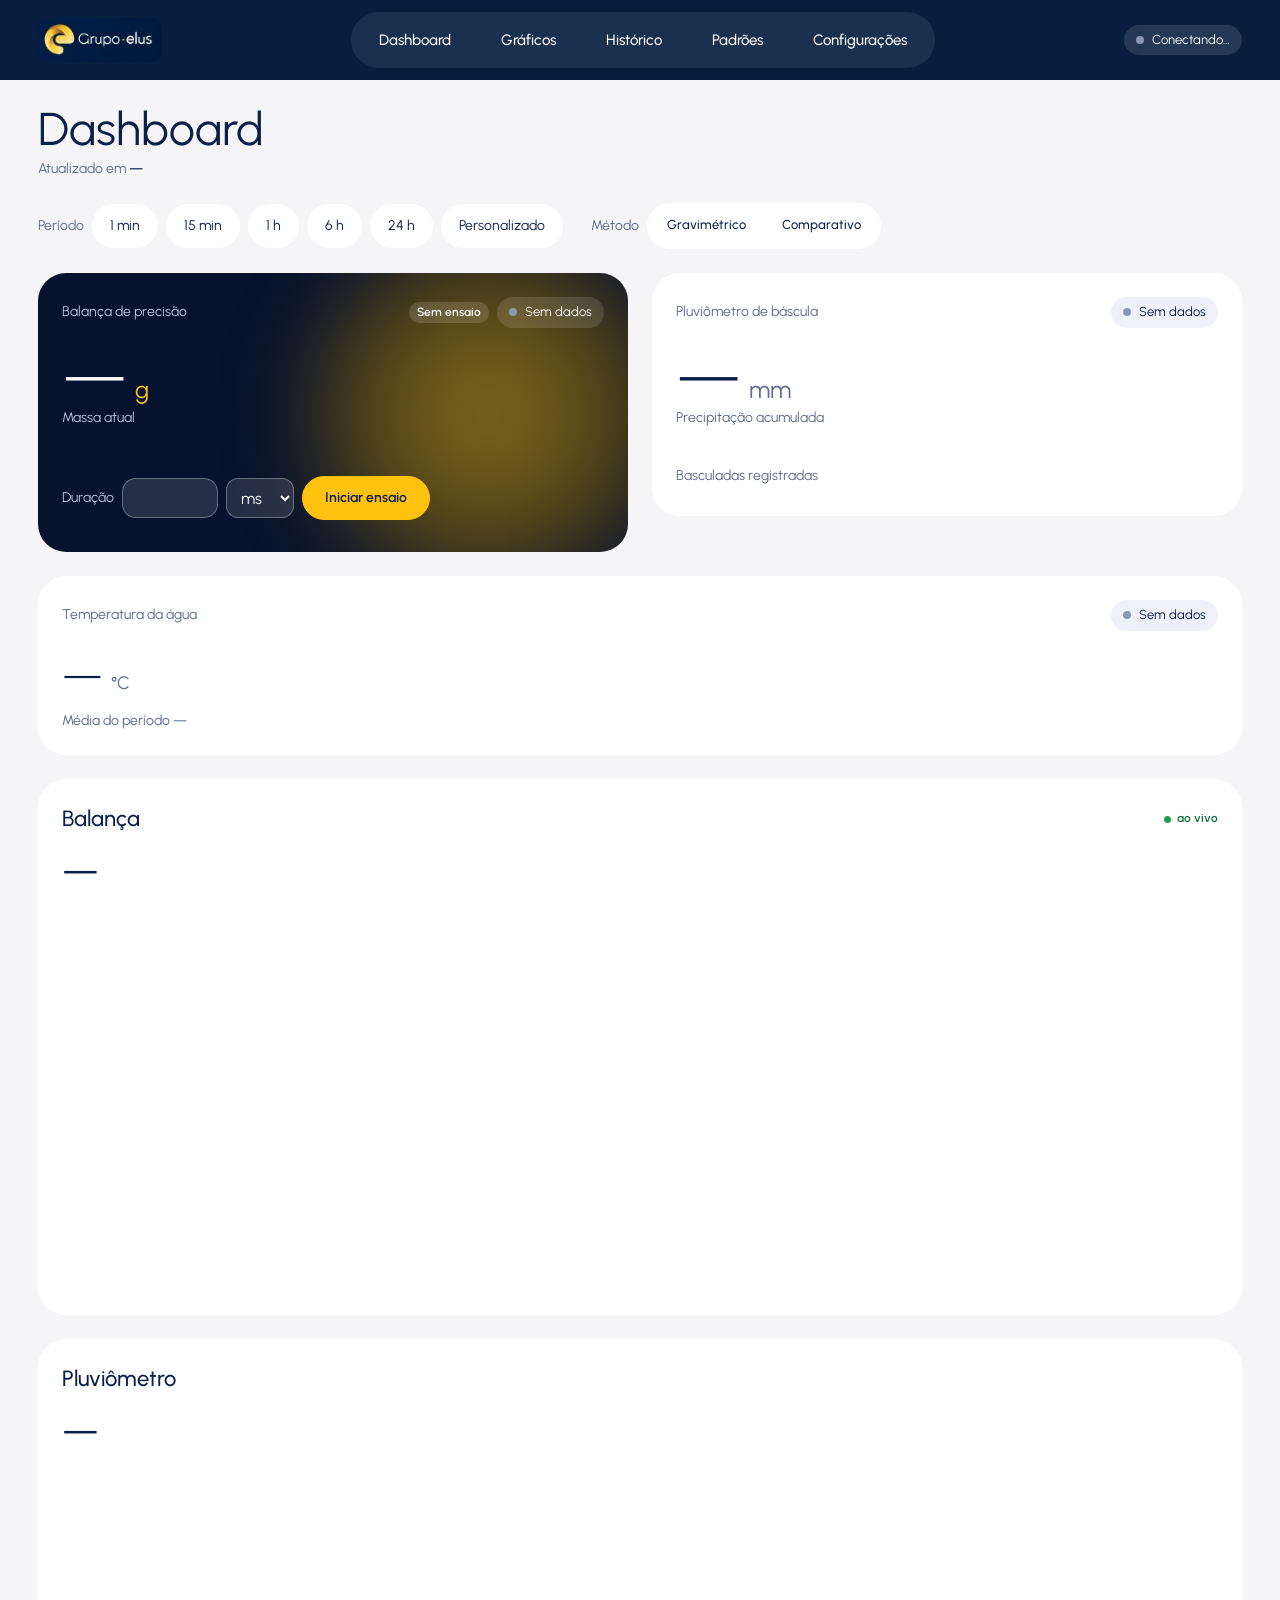
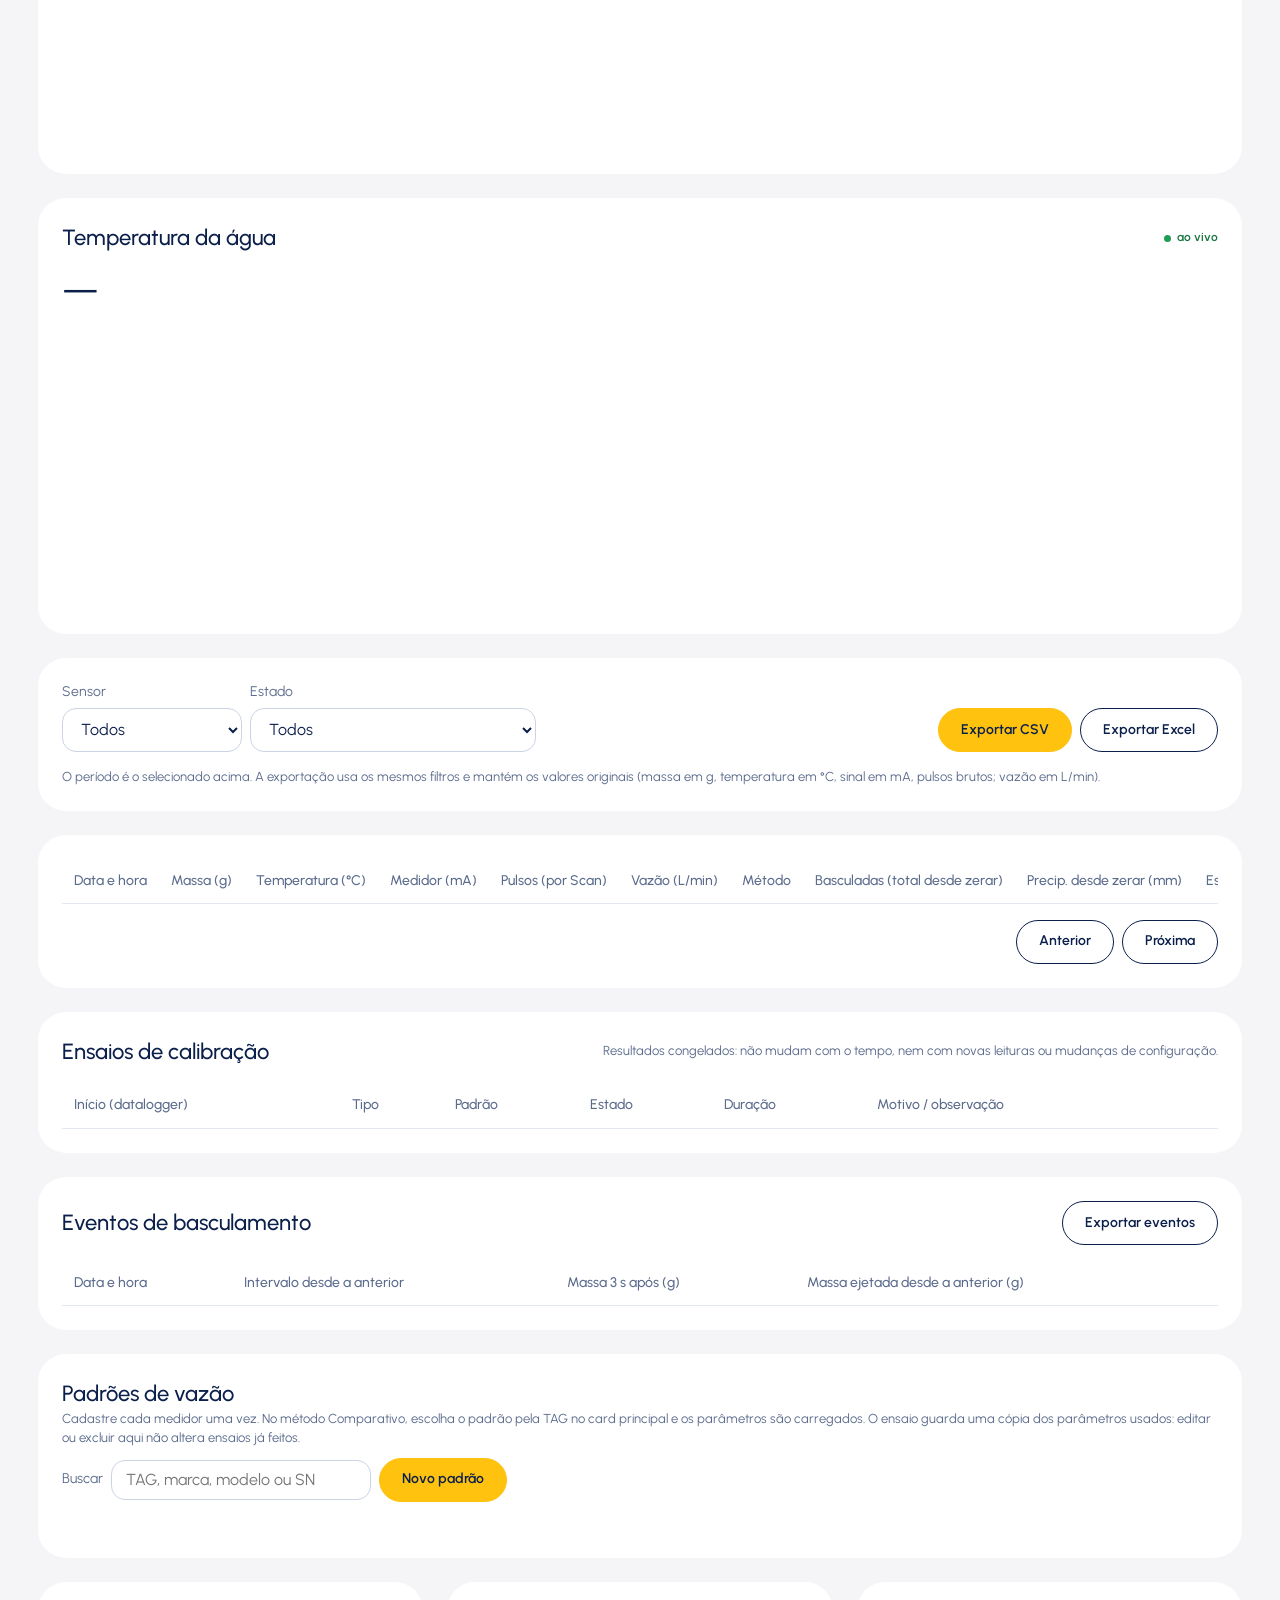
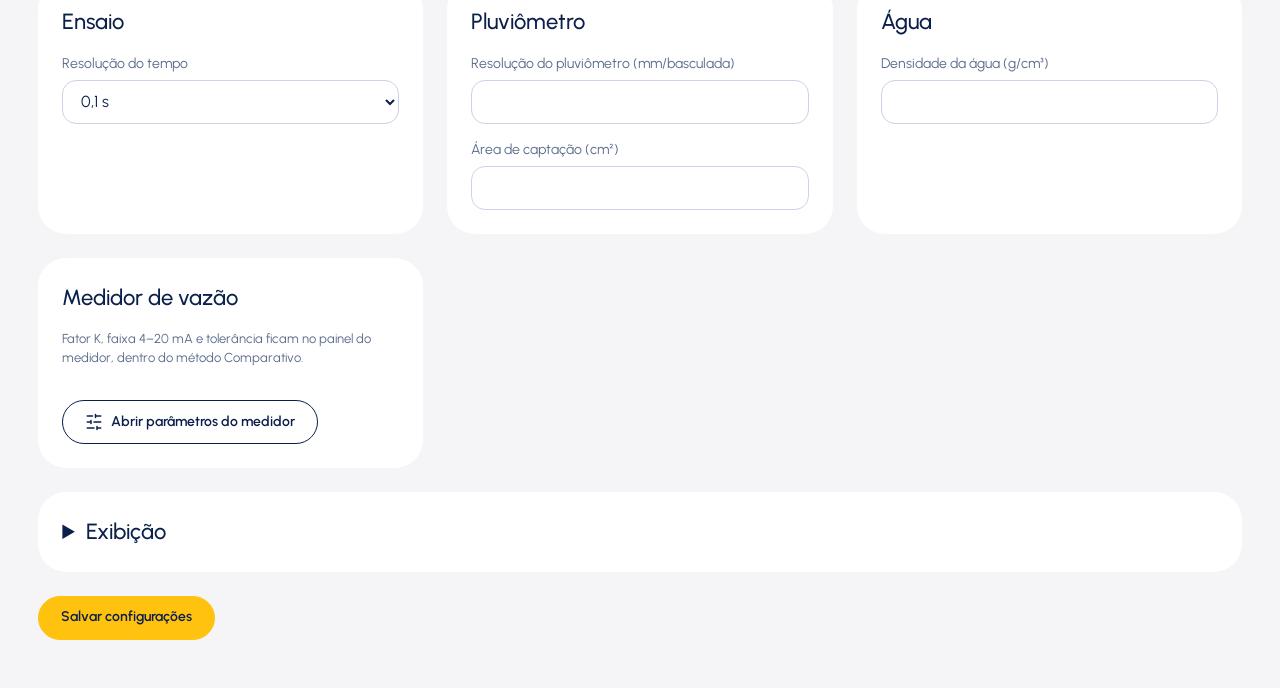
==== commit 06c57deb: "Padrões de vazão, seletor por TAG no card, K em pulsos/kg, resolução de tempo configurável e program" ====
--- a/templates/index.html
+++ b/templates/index.html
@@ -20,11 +20,12 @@
   <symbol id="i-alert" viewBox="0 0 24 24"><path d="m21.73 18-8-14a2 2 0 0 0-3.48 0l-8 14A2 2 0 0 0 4 21h16a2 2 0 0 0 1.73-3"/><path d="M12 9v4M12 17h.01"/></symbol>
   <symbol id="i-info" viewBox="0 0 24 24"><circle cx="12" cy="12" r="10"/><path d="M12 16v-4M12 8h.01"/></symbol>
   <symbol id="i-check" viewBox="0 0 24 24"><path d="M20 6 9 17l-5-5"/></symbol>
+  <symbol id="i-chev" viewBox="0 0 24 24"><path d="m6 9 6 6 6-6"/></symbol>
 </svg>
 
 <header class="topbar"><div class="top">
   <div class="brand"><img src="/static/img/logo-elus.jpeg" alt="Grupo Elus" width="283" height="101"></div>
-  <nav class="nav" aria-label="Principal"><button data-v="dashboard">Dashboard</button><button data-v="graficos">Gráficos</button><button data-v="historico">Histórico</button><button data-v="config">Configurações</button></nav>
+  <nav class="nav" aria-label="Principal"><button data-v="dashboard">Dashboard</button><button data-v="graficos">Gráficos</button><button data-v="historico">Histórico</button><button data-v="padroes">Padrões</button><button data-v="config">Configurações</button></nav>
   <span class="pill" id="conn" role="status"><i class="dot"></i><span>Conectando…</span></span>
 </div></header>
 
@@ -57,7 +58,10 @@
 
   <article class="card" id="c-cor" aria-labelledby="cor-title" hidden><div class="glow" aria-hidden="true"></div>
    <div class="card-hd">
-    <span class="lbl" id="cor-title">Medidor de vazão</span>
+    <div class="std-wrap" id="std-wrap">
+     <button type="button" class="std-sel" id="std-sel" aria-haspopup="listbox" aria-expanded="false" aria-controls="std-menu" aria-label="Padrão de vazão selecionado"><span class="tag-id" id="cor-title">Medidor de vazão</span><span class="tag-sub">carregando…</span><svg class="ic chev" aria-hidden="true"><use href="#i-chev"/></svg></button>
+     <ul class="std-menu" id="std-menu" role="listbox" aria-label="Padrões cadastrados" hidden></ul>
+    </div>
     <div class="inst-tools">
      <span class="tag" id="cor-state" hidden></span>
      <div class="method" id="flow-method" role="group" aria-label="Método de aquisição da vazão" aria-describedby="flow-mstate">
@@ -119,14 +123,50 @@
  <div class="card"><div class="scroll"><table id="h-table" data-s="all"><thead><tr><th>Data e hora</th><th data-c="mass">Massa (<span id="h-unit">g</span>)</th><th data-c="temp">Temperatura (<span id="h-tunit">°C</span>)</th><th data-c="cor">Medidor (mA)</th><th data-c="cor">Pulsos (por Scan)</th><th data-c="cor">Vazão (<span id="h-funit">L/min</span>)</th><th data-c="cor">Método</th><th data-c="tips">Basculadas (total desde zerar)</th><th data-c="tips">Precip. desde zerar (mm)</th><th>Estado</th></tr></thead><tbody id="h-body"></tbody><tfoot><tr id="h-foot"></tr></tfoot></table></div>
   <div class="card-hd"><span class="note" id="h-count"></span><div class="meta"><button class="btn" id="h-prev">Anterior</button><button class="btn" id="h-next">Próxima</button></div></div></div>
  <div class="card"><div class="card-hd"><h2>Ensaios de calibração</h2><span class="note">Resultados congelados: não mudam com o tempo, nem com novas leituras ou mudanças de configuração.</span></div>
-  <div class="scroll"><table style="min-width:760px"><thead><tr><th>Início (datalogger)</th><th>Tipo</th><th>Estado</th><th>Duração</th><th>Motivo / observação</th><th></th></tr></thead><tbody id="tr-hist"></tbody></table></div>
+  <div class="scroll"><table style="min-width:860px"><thead><tr><th>Início (datalogger)</th><th>Tipo</th><th>Padrão</th><th>Estado</th><th>Duração</th><th>Motivo / observação</th><th></th></tr></thead><tbody id="tr-hist"></tbody></table></div>
   <div id="tr-detail" hidden></div></div>
  <div class="card"><div class="card-hd"><h2>Eventos de basculamento</h2><div class="meta"><span class="note" id="ev-count"></span><a class="btn" id="x-ev" href="#">Exportar eventos</a></div></div>
   <div class="scroll"><table style="min-width:560px"><thead><tr><th>Data e hora</th><th>Intervalo desde a anterior</th><th>Massa 3 s após (<span class="h-mu">g</span>)</th><th>Massa ejetada desde a anterior (<span class="h-mu">g</span>)</th></tr></thead><tbody id="ev-body"></tbody></table></div></div>
 </section>
 
+<section id="v-padroes" class="view">
+ <div class="card">
+  <div class="card-hd"><div><h2>Padrões de vazão</h2><p class="note">Cadastre cada medidor uma vez. No método Comparativo, escolha o padrão pela TAG no card principal e os parâmetros são carregados. O ensaio guarda uma cópia dos parâmetros usados: editar ou excluir aqui não altera ensaios já feitos.</p></div>
+   <div class="grp"><label class="inl">Buscar<input type="search" id="std-q" placeholder="TAG, marca, modelo ou SN" aria-label="Buscar padrão"></label><button class="btn y" id="std-new">Novo padrão</button></div></div>
+  <p class="note" id="std-list-msg" role="status"></p>
+  <div class="std-list" id="std-list"></div>
+ </div>
+ <form class="card" id="std-form" novalidate hidden>
+  <div class="card-hd"><h2 id="std-form-title">Novo padrão</h2><span class="note">Campos com * são obrigatórios</span></div>
+  <div class="cfg">
+   <label>TAG *<input type="text" id="sf-tag" maxlength="40" autocomplete="off" placeholder="ex.: PAD-VAZ-001"></label>
+   <label>Marca<input type="text" id="sf-brand" autocomplete="off"></label>
+   <label>Modelo<input type="text" id="sf-model" autocomplete="off"></label>
+   <label>Número de série (SN)<input type="text" id="sf-sn" autocomplete="off"></label>
+   <label>Fabricante<input type="text" id="sf-manufacturer" autocomplete="off"></label>
+   <label>Descrição<input type="text" id="sf-description" autocomplete="off"></label>
+   <label>Tipo de aquisição *<select id="sf-acq"><option value="pulse">Pulsos</option><option value="analog">Corrente 4–20 mA</option></select></label>
+  </div>
+  <div class="cfg" id="sf-pulse">
+   <label>Fator K *<div class="combo"><input type="text" id="sf-k_value" inputmode="decimal" autocomplete="off"><select id="sf-k_unit" aria-label="Unidade do fator K"><option>pulsos/L</option><option>pulsos/kg</option><option>pulsos/m³</option><option>L/pulso</option><option>mL/pulso</option></select></div><span class="help" id="sf-k-help"></span></label>
+   <label>Configuração da saída de pulsos<input type="text" id="sf-pulse_cfg" autocomplete="off" placeholder="ex.: passiva, 10 kHz máx., pull-up externo 2,2 kΩ"></label>
+  </div>
+  <div class="cfg" id="sf-analog" hidden>
+   <label>Valor em 4 mA *<input type="text" id="sf-q4" inputmode="decimal" autocomplete="off"></label>
+   <label>Valor em 20 mA *<input type="text" id="sf-q20" inputmode="decimal" autocomplete="off"></label>
+   <label>Unidade da vazão<select id="sf-range_unit"><optgroup label="Volumétrica"><option>L/min</option><option>L/h</option><option>mL/min</option><option>mL/s</option><option>m³/h</option><option>m³/s</option><option>m³/min</option></optgroup><optgroup label="Mássica"><option>kg/h</option><option>kg/s</option></optgroup></select></label>
+   <label>Tipo de sinal<input type="text" id="sf-signal_type" autocomplete="off" placeholder="ex.: 4–20 mA passivo, 2 fios"></label>
+  </div>
+  <label>Observações técnicas<input type="text" id="sf-notes" autocomplete="off"></label>
+  <div class="grp"><button type="submit" class="btn y" id="std-save">Salvar padrão</button><button type="button" class="btn" id="std-cancel">Cancelar</button><span class="note" id="std-msg" role="status" aria-live="polite"></span></div>
+ </form>
+</section>
+
 <section id="v-config" class="view">
  <div class="cfg">
+  <div class="card"><h2>Ensaio</h2>
+   <label>Resolução do tempo<select id="cf-tres"><option value="100">0,1 s</option><option value="10">0,01 s</option><option value="1">0,001 s</option></select></label>
+   <p class="note" id="cf-tres-eff"></p></div>
   <div class="card"><h2>Pluviômetro</h2>
    <label>Resolução do pluviômetro (mm/basculada)<input type="text" inputmode="decimal" id="cf-res"></label>
    <label>Área de captação (cm²)<input type="text" inputmode="decimal" id="cf-area"></label></div>
@@ -171,8 +211,8 @@
    <div class="panel" role="tabpanel" id="pan-pulse" aria-labelledby="tab-pulse" tabindex="0">
     <div class="field">
      <label for="fk-val">Fator K</label>
-     <div class="combo"><input type="text" id="fk-val" inputmode="decimal" autocomplete="off" aria-describedby="fk-help fk-err"><select id="fk-unit" aria-label="Unidade do fator K"><option>pulsos/L</option><option>pulsos/m³</option><option>L/pulso</option><option>mL/pulso</option></select></div>
-     <p class="help" id="fk-help">O valor configurado na saída de pulsos do medidor: volume por pulso, ou f<sub>max</sub> ÷ Q<sub>max</sub> (em L/s) no modo frequência. Não existe K padrão; vazio = vazão por pulsos indisponível. A contagem bruta é mostrada mesmo sem K.</p>
+     <div class="combo"><input type="text" id="fk-val" inputmode="decimal" autocomplete="off" aria-describedby="fk-help fk-err"><select id="fk-unit" aria-label="Unidade do fator K"><option>pulsos/L</option><option>pulsos/kg</option><option>pulsos/m³</option><option>L/pulso</option><option>mL/pulso</option></select></div>
+     <p class="help" id="fk-help">Normalmente carregado do padrão selecionado no card. pulsos/kg é grandeza mássica: N ÷ K dá massa; o volume só sai com a densidade da água configurada. Vazio = vazão por pulsos indisponível; a contagem bruta é mostrada mesmo sem K.</p>
      <p class="err" id="fk-err" hidden></p>
     </div>
     <dl class="derived" id="fk-derived"></dl>
@@ -223,7 +263,8 @@
 <script src="/static/js/api.js?v=2026.10.31"></script>
 <script src="/static/js/charts.js?v=2026.10.31"></script>
 <script src="/static/js/trials.js?v=2026.10.31"></script>
-<script src="/static/js/flow.js?v=2026.10.31"></script>
-<script src="/static/js/app.js?v=2026.10.31"></script>
+<script src="/static/js/flow.js?v=2026.11.01"></script>
+<script src="/static/js/standards.js?v=2026.11.01"></script>
+<script src="/static/js/app.js?v=2026.11.01"></script>
 </body>
 </html>
--- a/static/app.css
+++ b/static/app.css
@@ -160,6 +160,33 @@
 #cor-note:empty,#cor-sig:empty{display:none}#cor-note span{display:block}#cor-note span+span{margin-top:4px}
 #cor-note .err{color:var(--err)}.hero #cor-note .err{color:#FF9C94}
 
+/* ---------- padrões: seletor por TAG no card principal e aba de cadastro ---------- */
+.std-wrap{position:relative;min-width:0}
+.std-sel{display:grid;grid-template-columns:minmax(0,1fr) auto;grid-template-areas:"id chev" "sub chev";column-gap:10px;align-items:center;text-align:left;border:0;background:none;font:inherit;color:inherit;cursor:pointer;padding:6px 10px 6px 0;border-radius:var(--r-field);max-width:100%;transition:background-color var(--dur-2)}
+.std-sel:hover:not(:disabled){background:rgba(255,255,255,.08)}.std-sel:disabled{cursor:default}
+.std-sel .chev{grid-area:chev;width:18px;height:18px;color:var(--hero-muted);transition:transform var(--dur-3) var(--ease)}
+.std-sel[aria-expanded=true] .chev{transform:rotate(180deg)}
+.tag-id{grid-area:id;font-size:22px;font-weight:500;line-height:1.15;letter-spacing:.01em;overflow-wrap:anywhere}
+.tag-sub{grid-area:sub;display:block;font-size:13px;color:var(--hero-muted);margin:2px 0 0;overflow-wrap:anywhere}
+.std-menu{position:absolute;z-index:20;top:calc(100% + 6px);left:0;min-width:min(380px,calc(100vw - 48px));max-height:360px;overflow:auto;margin:0;padding:6px;list-style:none;background:var(--hero);color:#fff;border:1px solid rgba(255,255,255,.14);border-radius:var(--r-kv);box-shadow:0 18px 48px rgba(6,18,46,.45);opacity:0;transform:translateY(-6px) scale(.98);transform-origin:top left;transition:opacity var(--dur-2) var(--ease),transform var(--dur-3) var(--ease)}
+.std-menu.open{opacity:1;transform:none}
+.std-menu li{display:grid;grid-template-columns:minmax(0,1fr) auto;grid-template-areas:"id acq" "sub acq";column-gap:12px;align-items:center;padding:10px 12px;border-radius:var(--r-field);cursor:pointer;outline:none;transition:background-color var(--dur-1)}
+.std-menu li:hover,.std-menu li:focus-visible{background:rgba(255,255,255,.1)}
+.std-menu li[aria-selected=true]{background:rgba(255,194,14,.16);box-shadow:inset 3px 0 0 var(--yellow)}
+.std-menu li .tag-id{font-size:17px}.std-menu li .tag-sub{font-size:12.5px}
+.std-menu .tag-acq{grid-area:acq;font-size:12px;font-weight:600;padding:2px 8px;border-radius:var(--r-pill);background:rgba(255,255,255,.14)}
+.std-menu .empty{padding:12px;font-size:13.5px;color:var(--hero-muted);cursor:default}
+.std-list{display:grid;gap:16px;grid-template-columns:repeat(auto-fill,minmax(min(320px,100%),1fr))}
+.std-card{background:var(--surface-2);border-radius:var(--r-kv);padding:16px 18px;display:flex;flex-direction:column;gap:10px;border:1px solid transparent;transition:border-color var(--dur-2),transform var(--dur-2) var(--ease)}
+.std-card.on{border-color:var(--yellow);background:#FFFBEA}
+.std-card .std-hd{display:flex;align-items:flex-start;justify-content:space-between;gap:12px}
+.std-card .tag-id{display:block;font-size:20px;color:var(--navy)}.std-card .tag-sub{color:var(--muted)}
+.std-par{margin:0;font-size:14px;color:var(--ink-2);font-variant-numeric:tabular-nums}
+#std-form .cfg{gap:16px}#std-form .help{display:block;margin-top:4px;font-size:12.5px;color:var(--muted)}
+#std-form .combo{display:flex}#std-form .combo input{flex:1;min-width:0;border-top-right-radius:0;border-bottom-right-radius:0}#std-form .combo select{width:9.5em;border-left:0;border-top-left-radius:0;border-bottom-left-radius:0;background:var(--surface-2)}
+#std-q{min-width:260px}
+@media(max-width:560px){.tag-id{font-size:18px}.std-menu{min-width:calc(100vw - 48px)}}
+
 /* ---------- gráficos ---------- */
 .chart{position:relative;height:280px}.chart.main{height:380px}
 .res{display:flex;flex-direction:column;gap:2px}.res b{font-size:36px;font-weight:400;line-height:1.1;font-variant-numeric:tabular-nums}.res b small{font-size:16px;color:var(--muted);font-weight:400}
